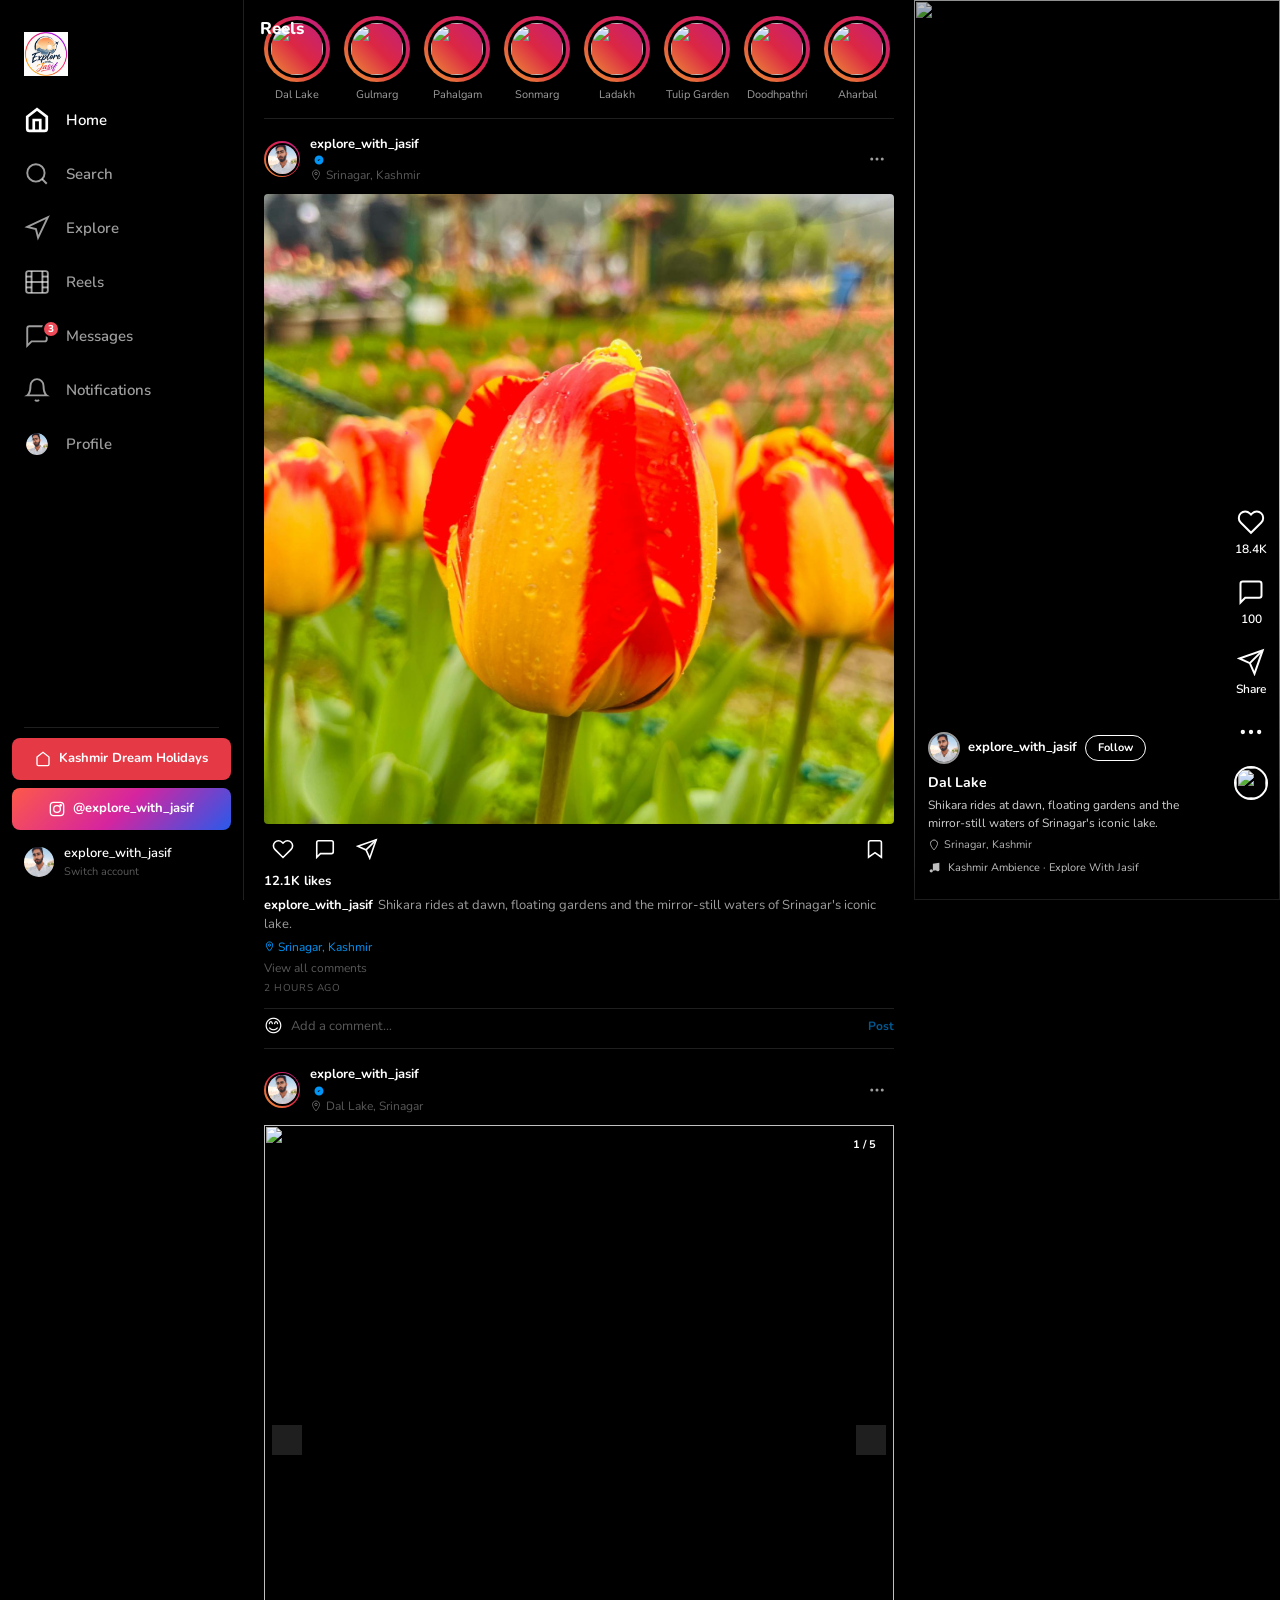
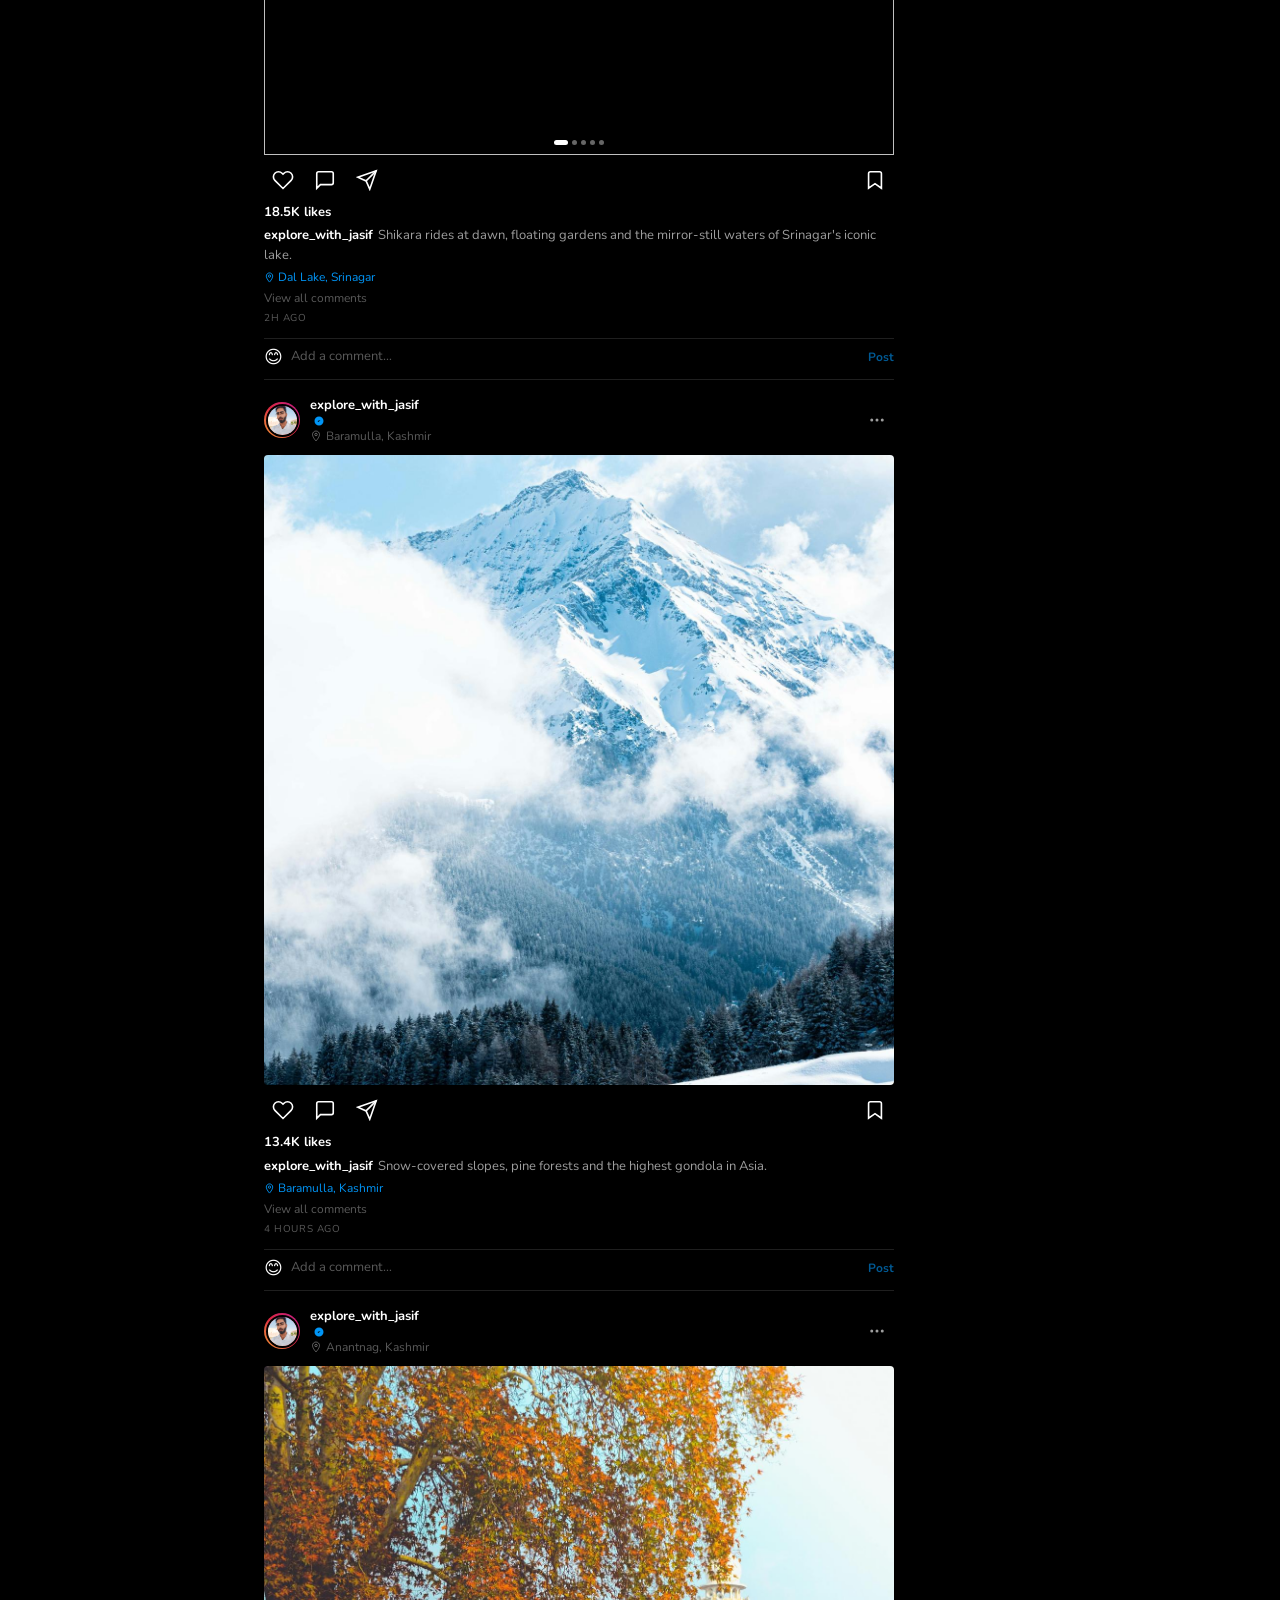
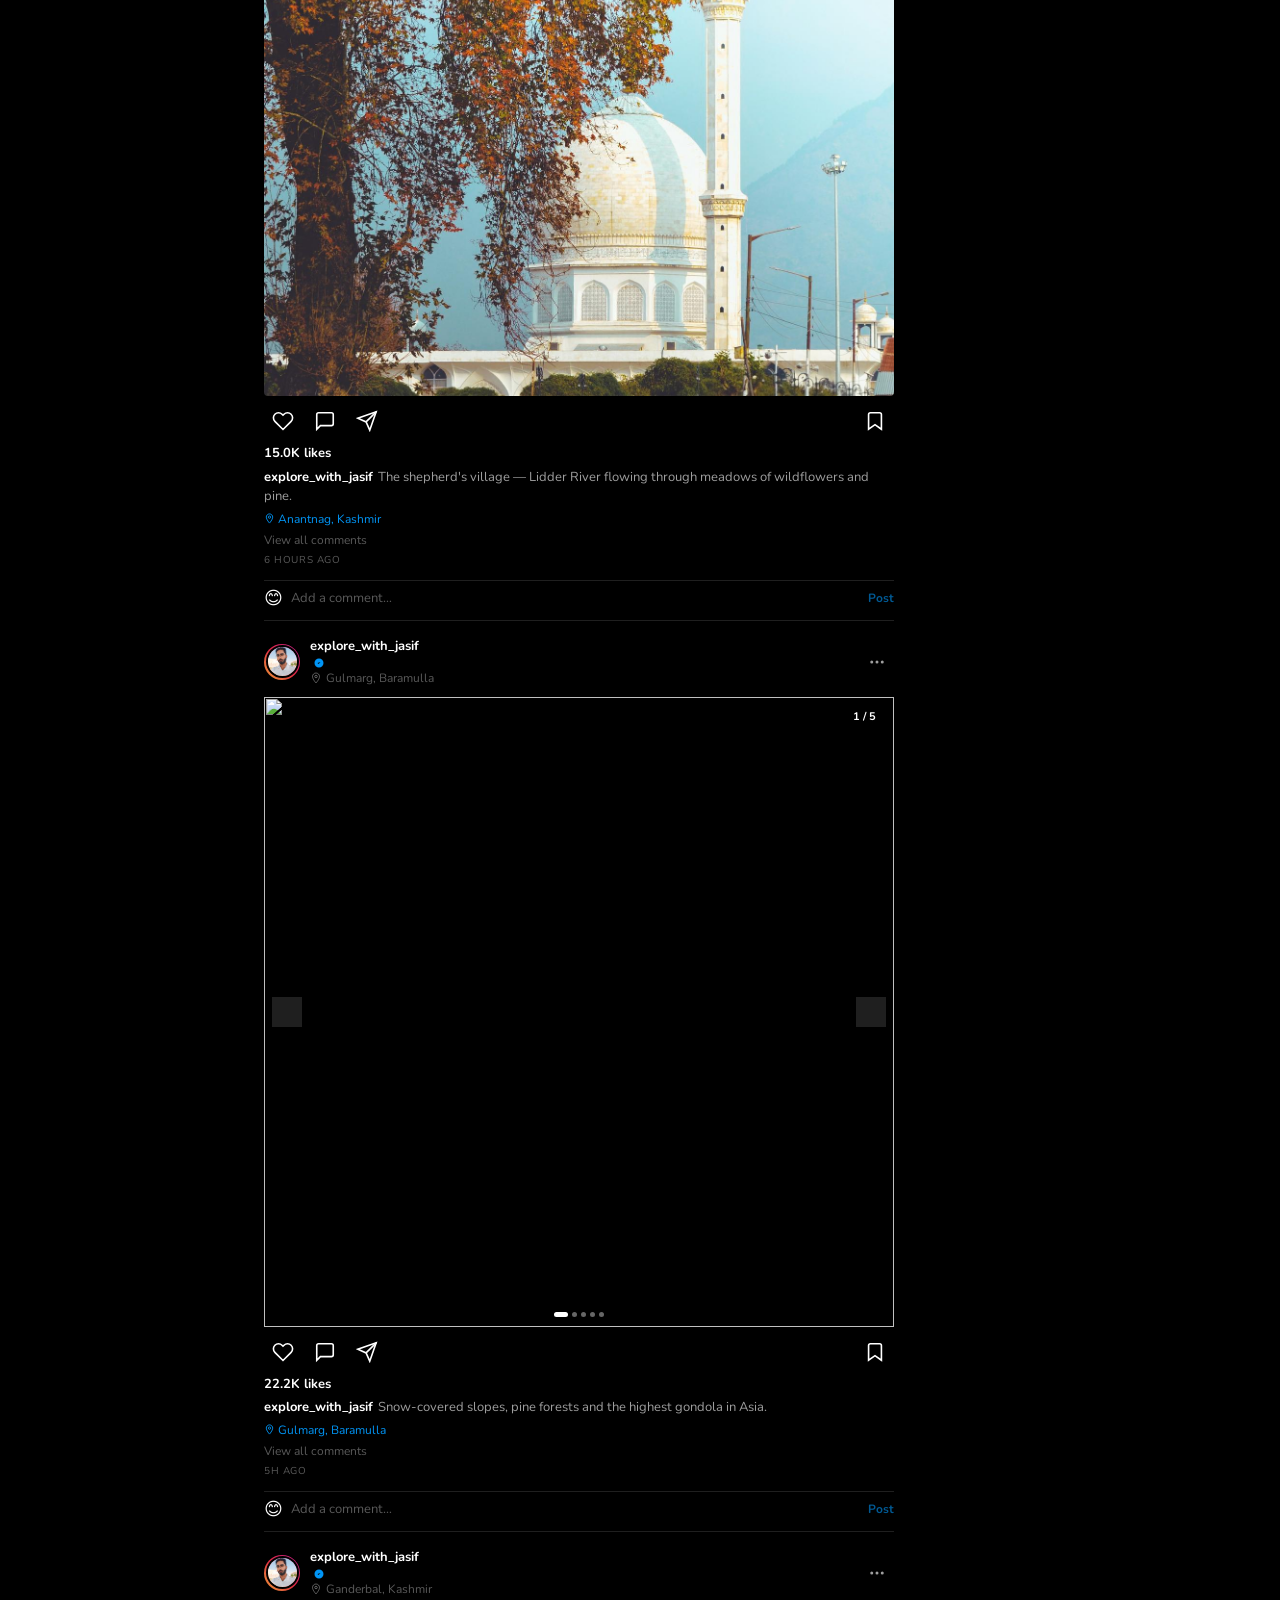
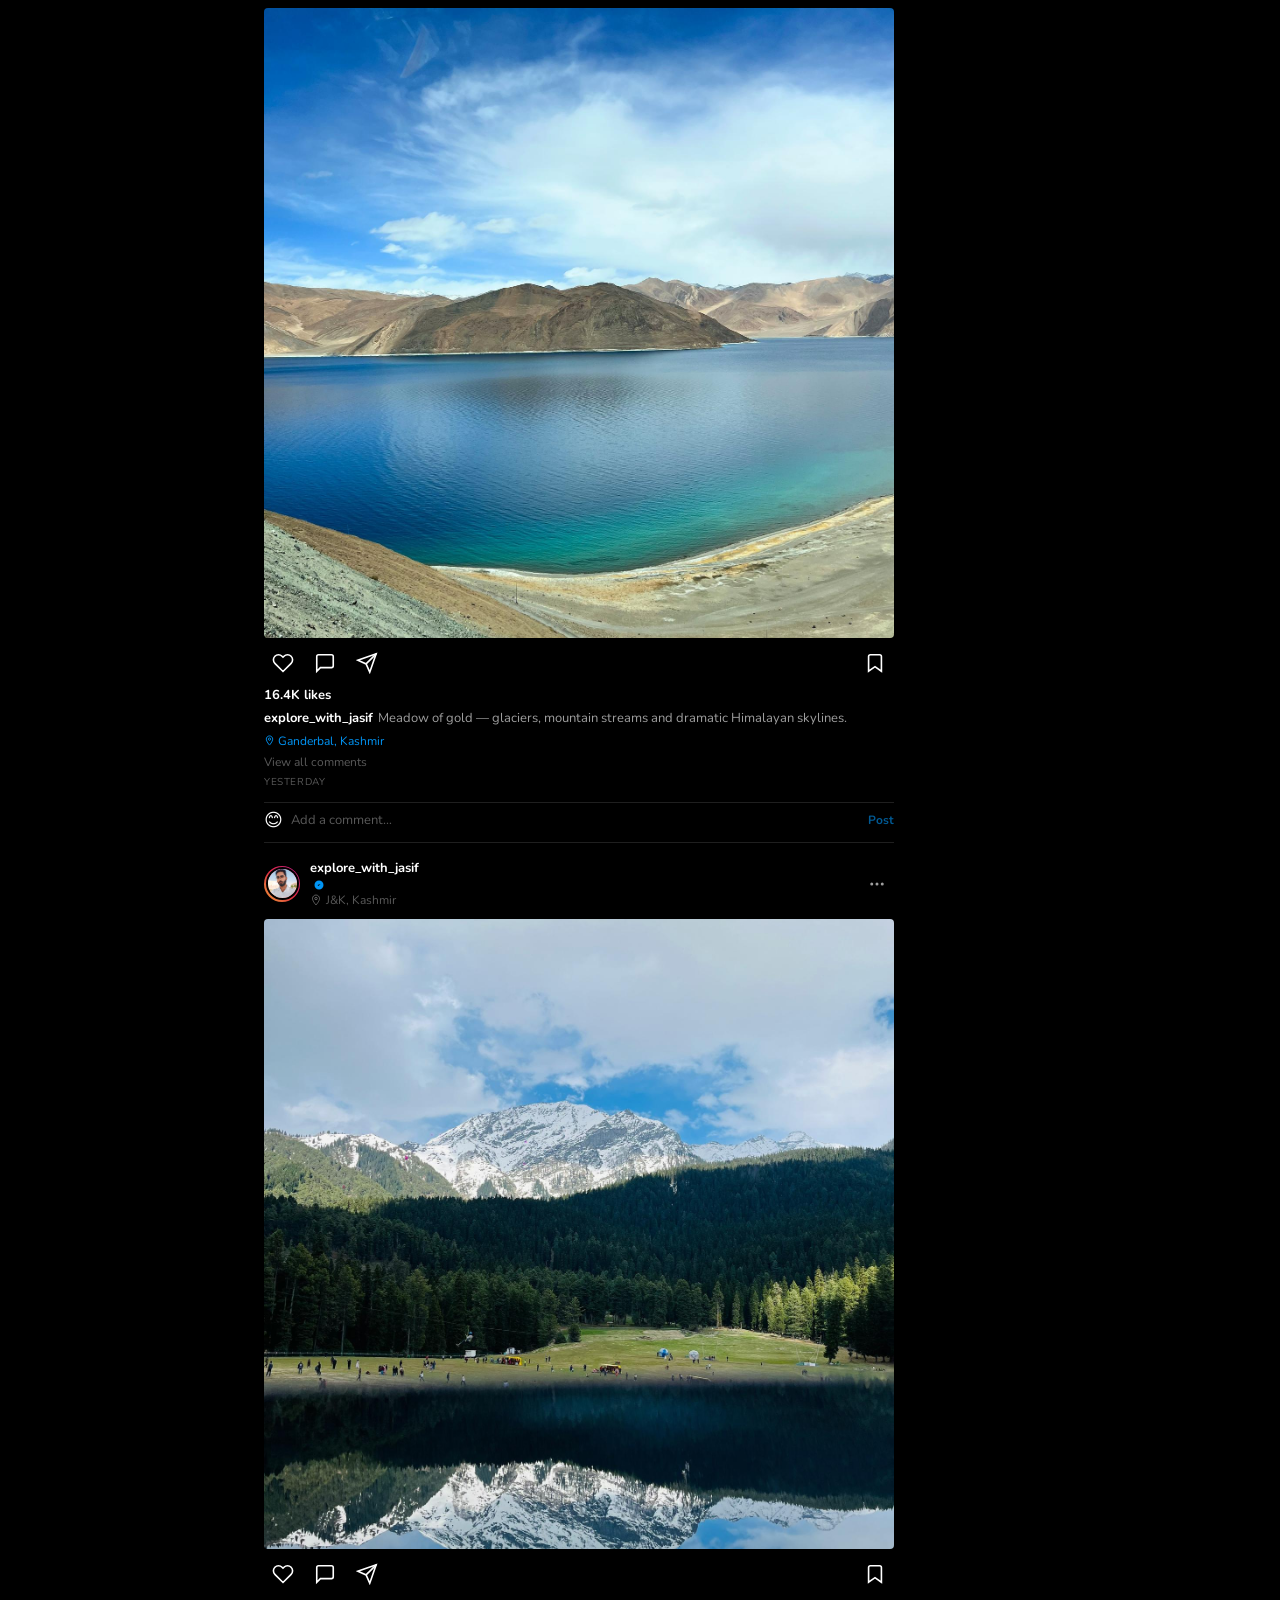
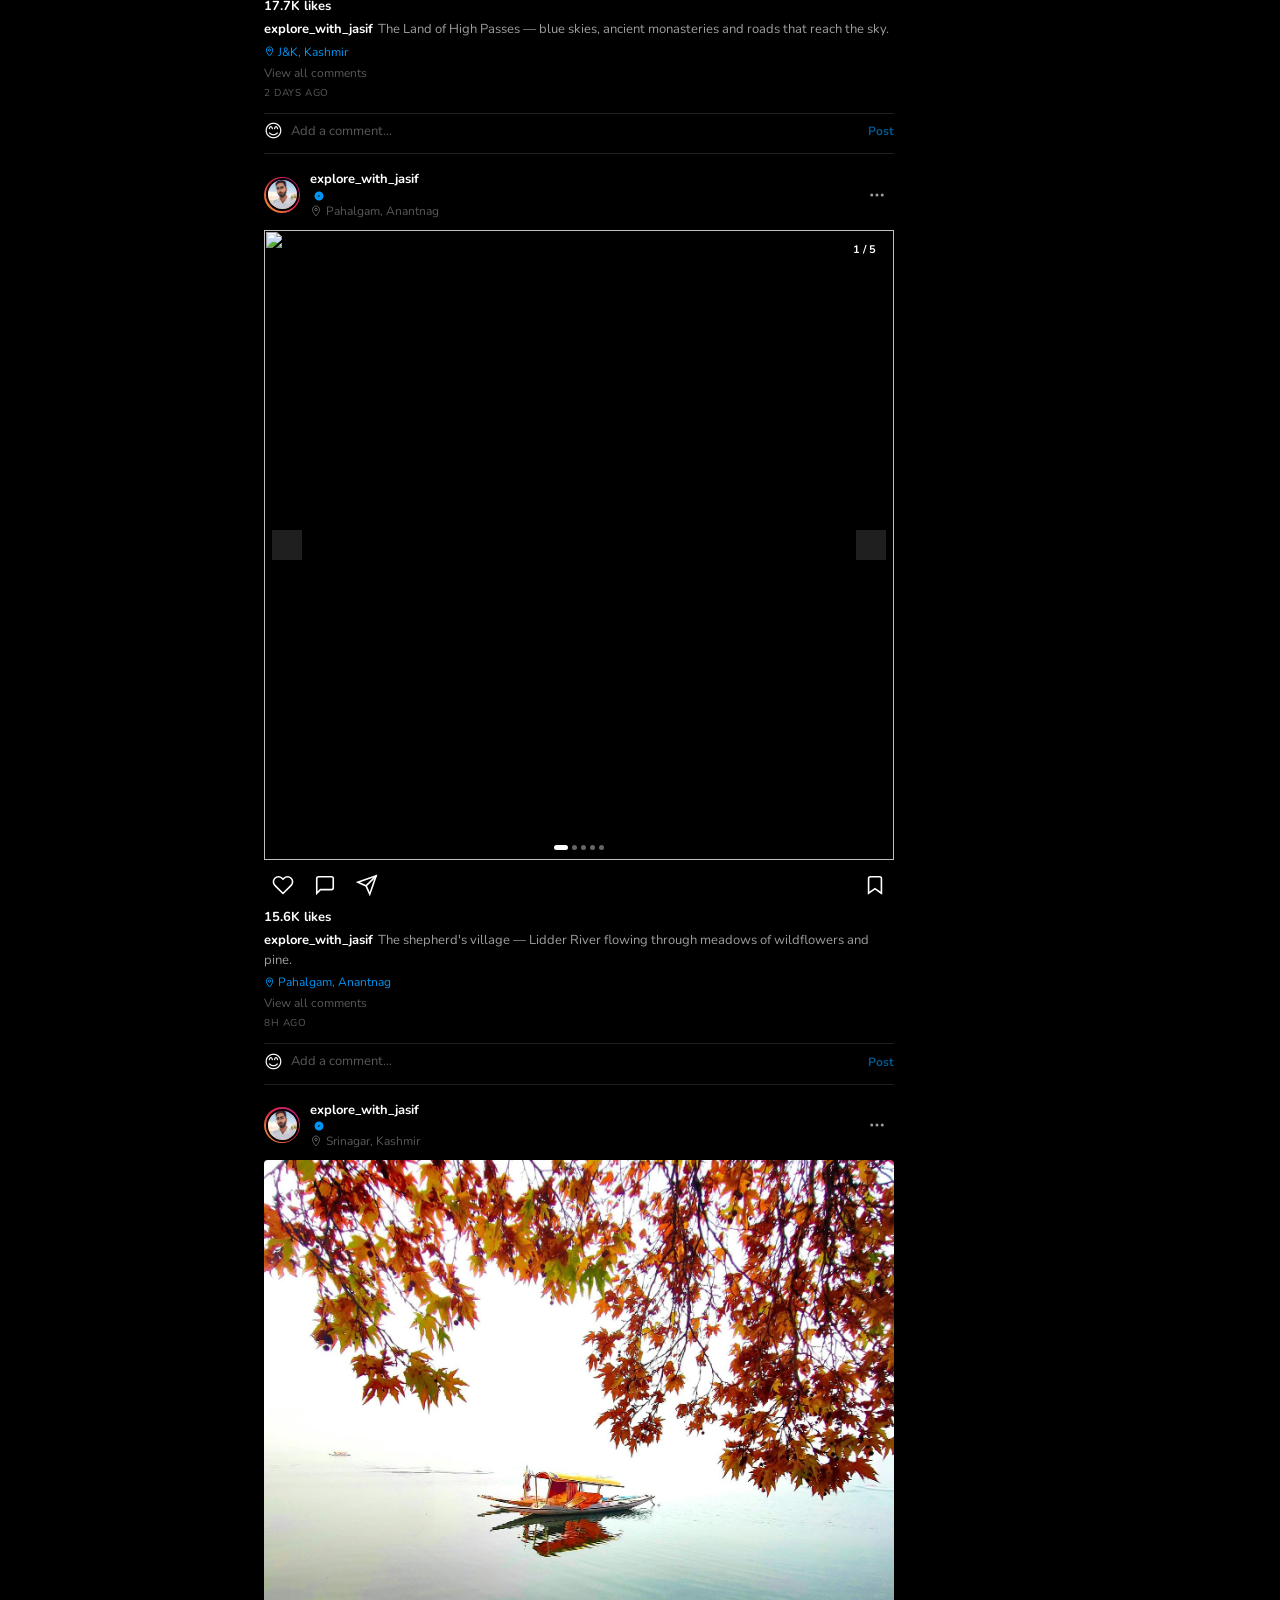
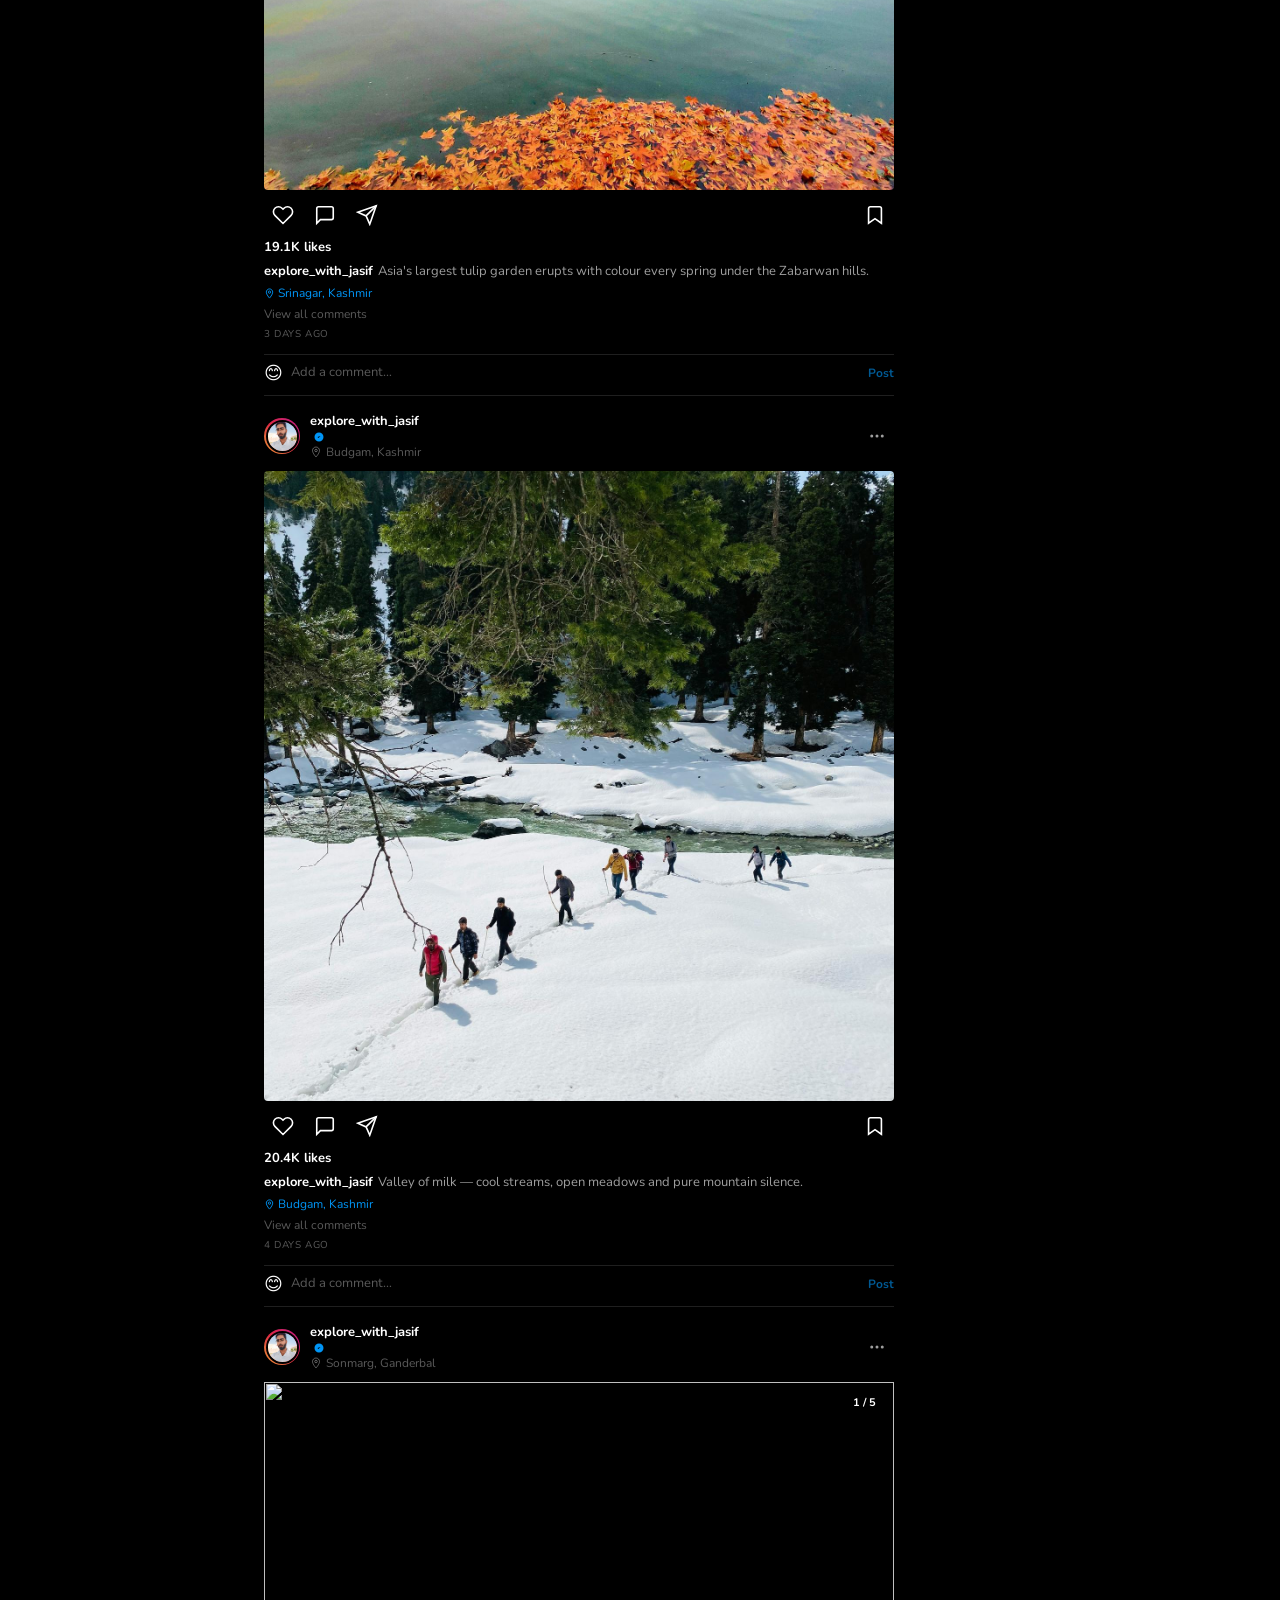
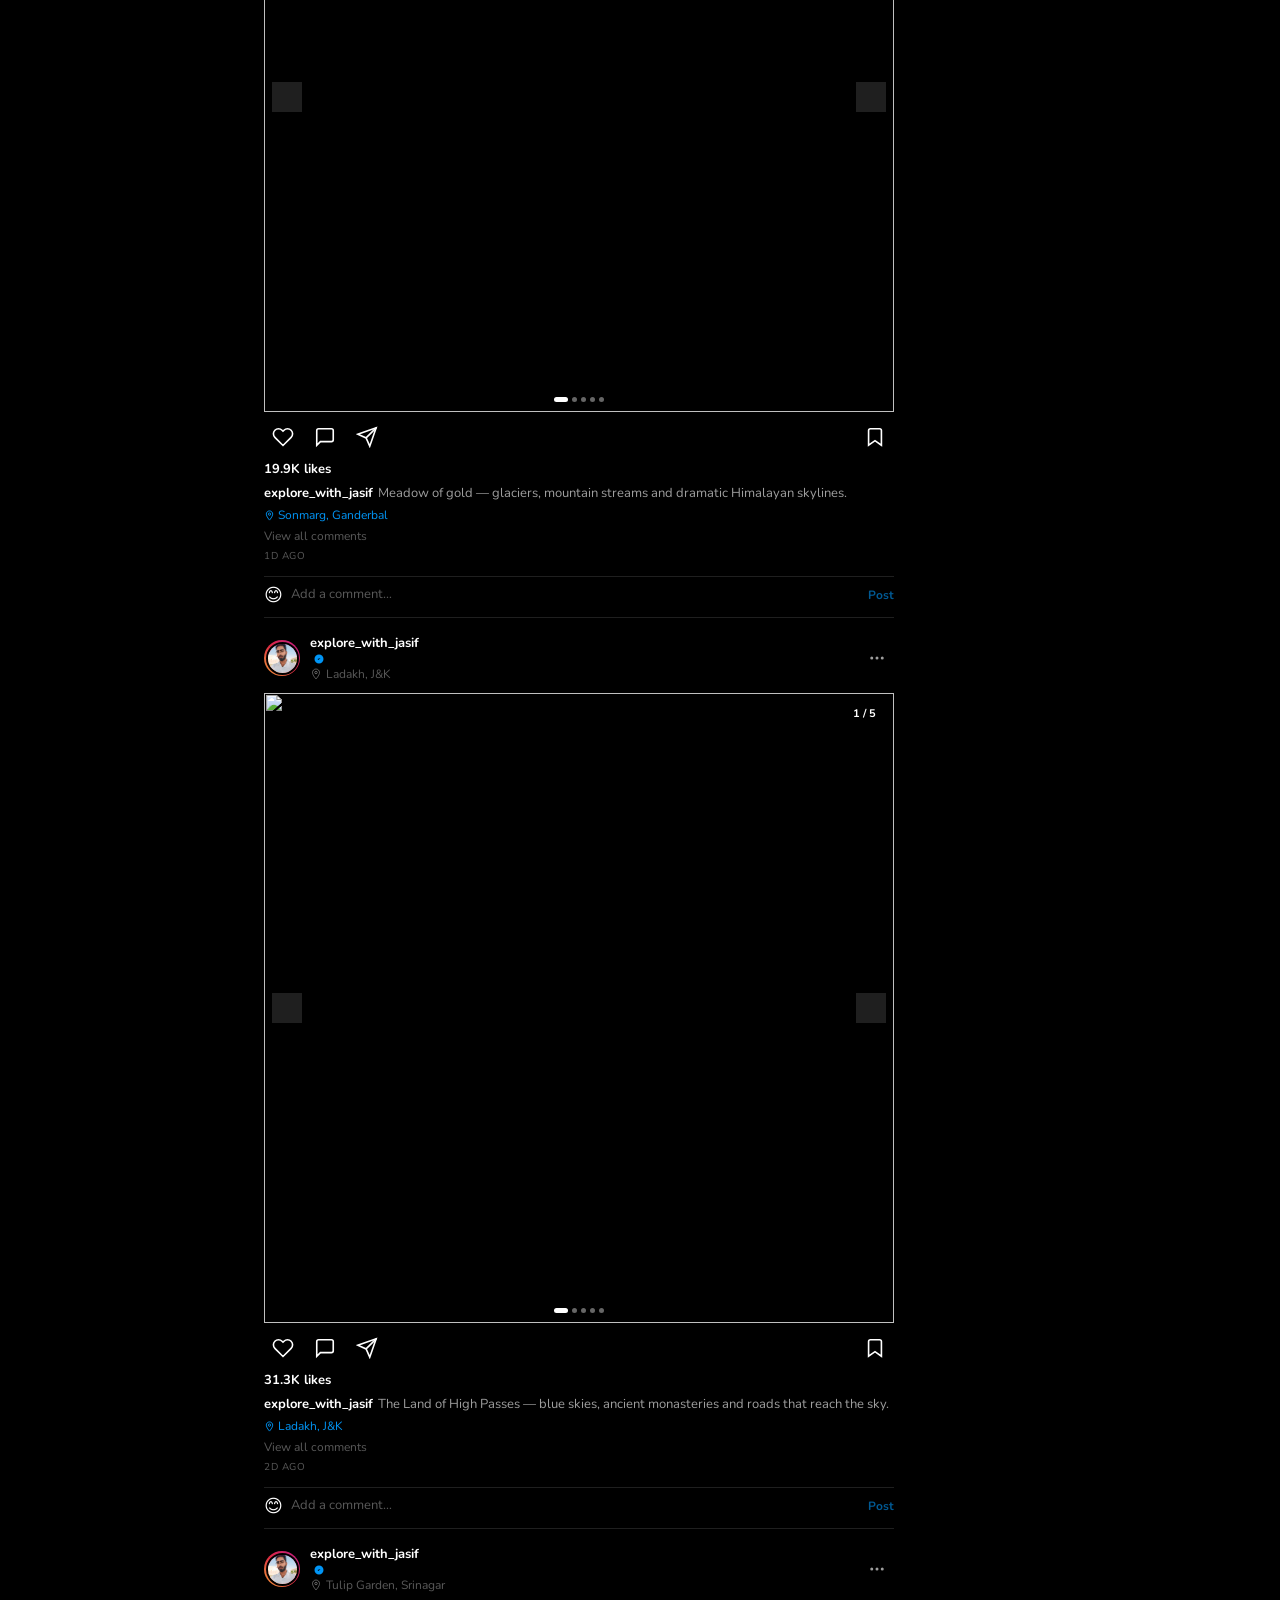
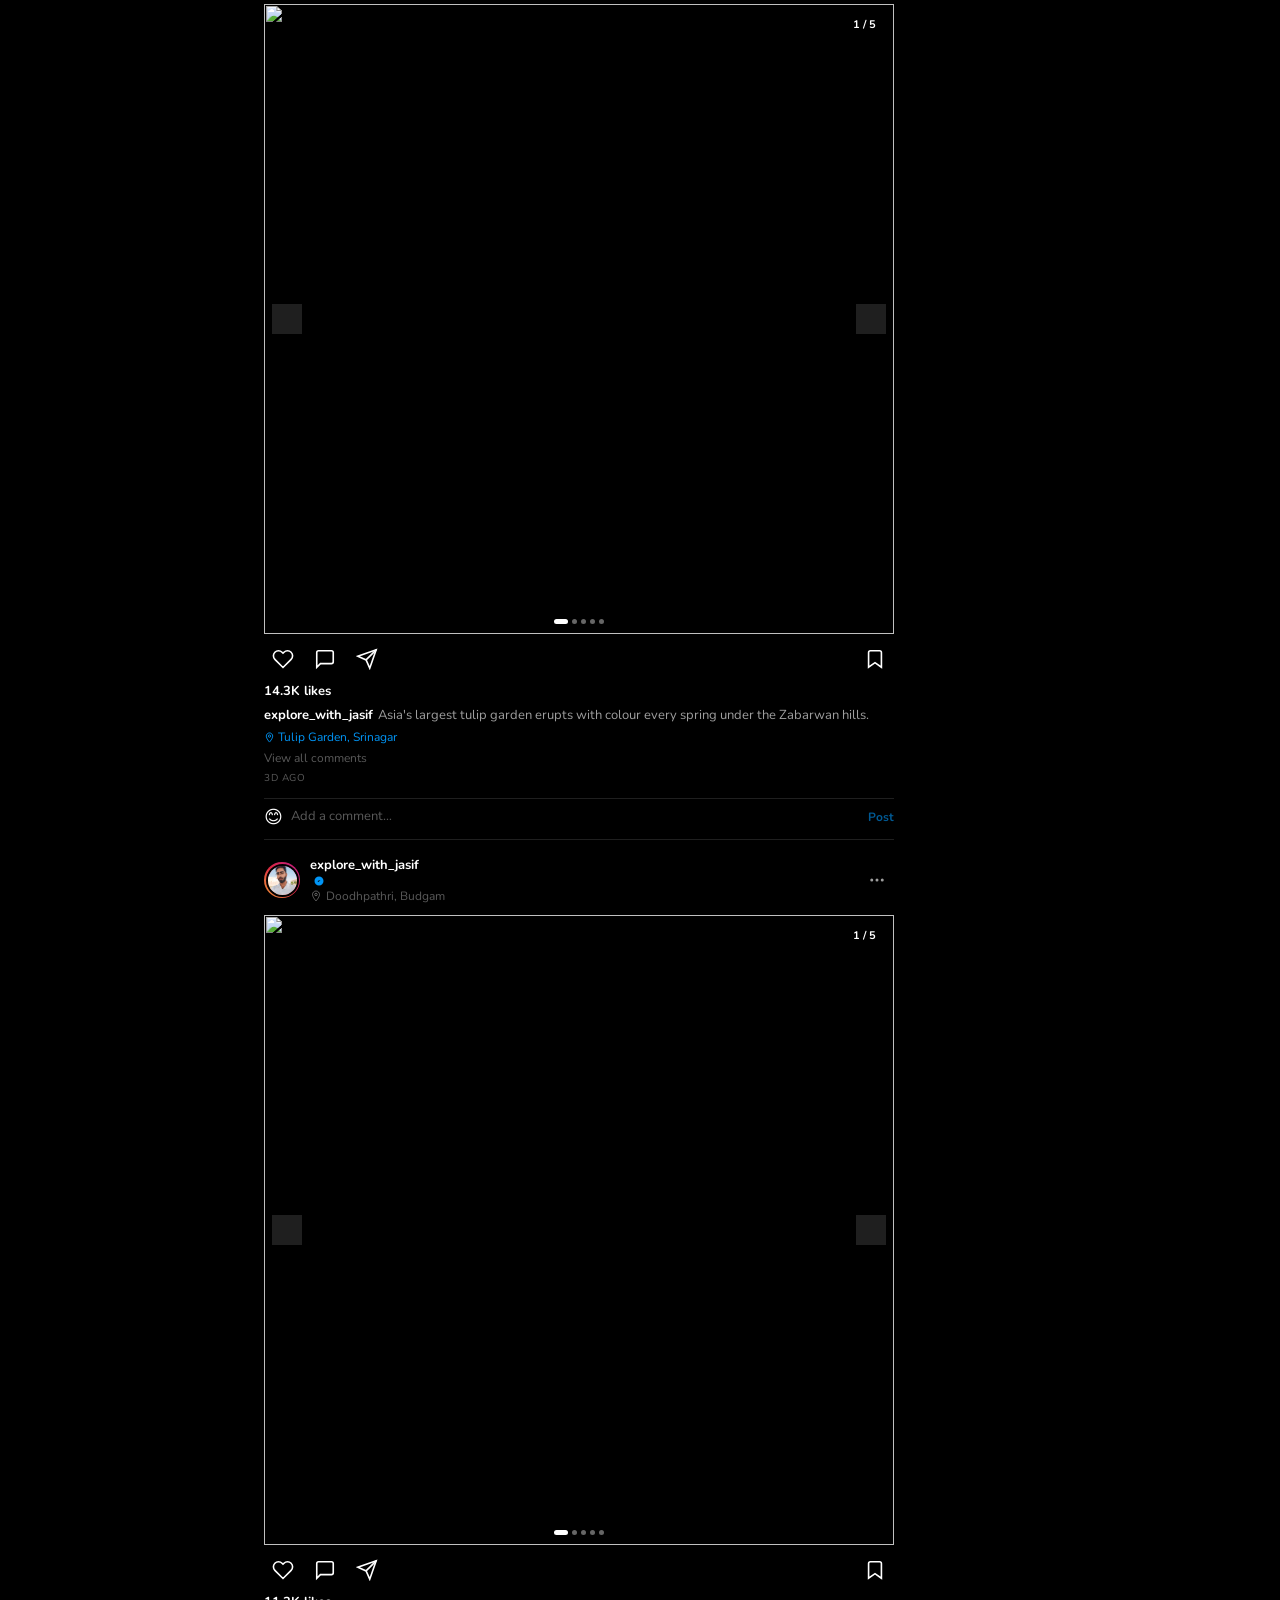
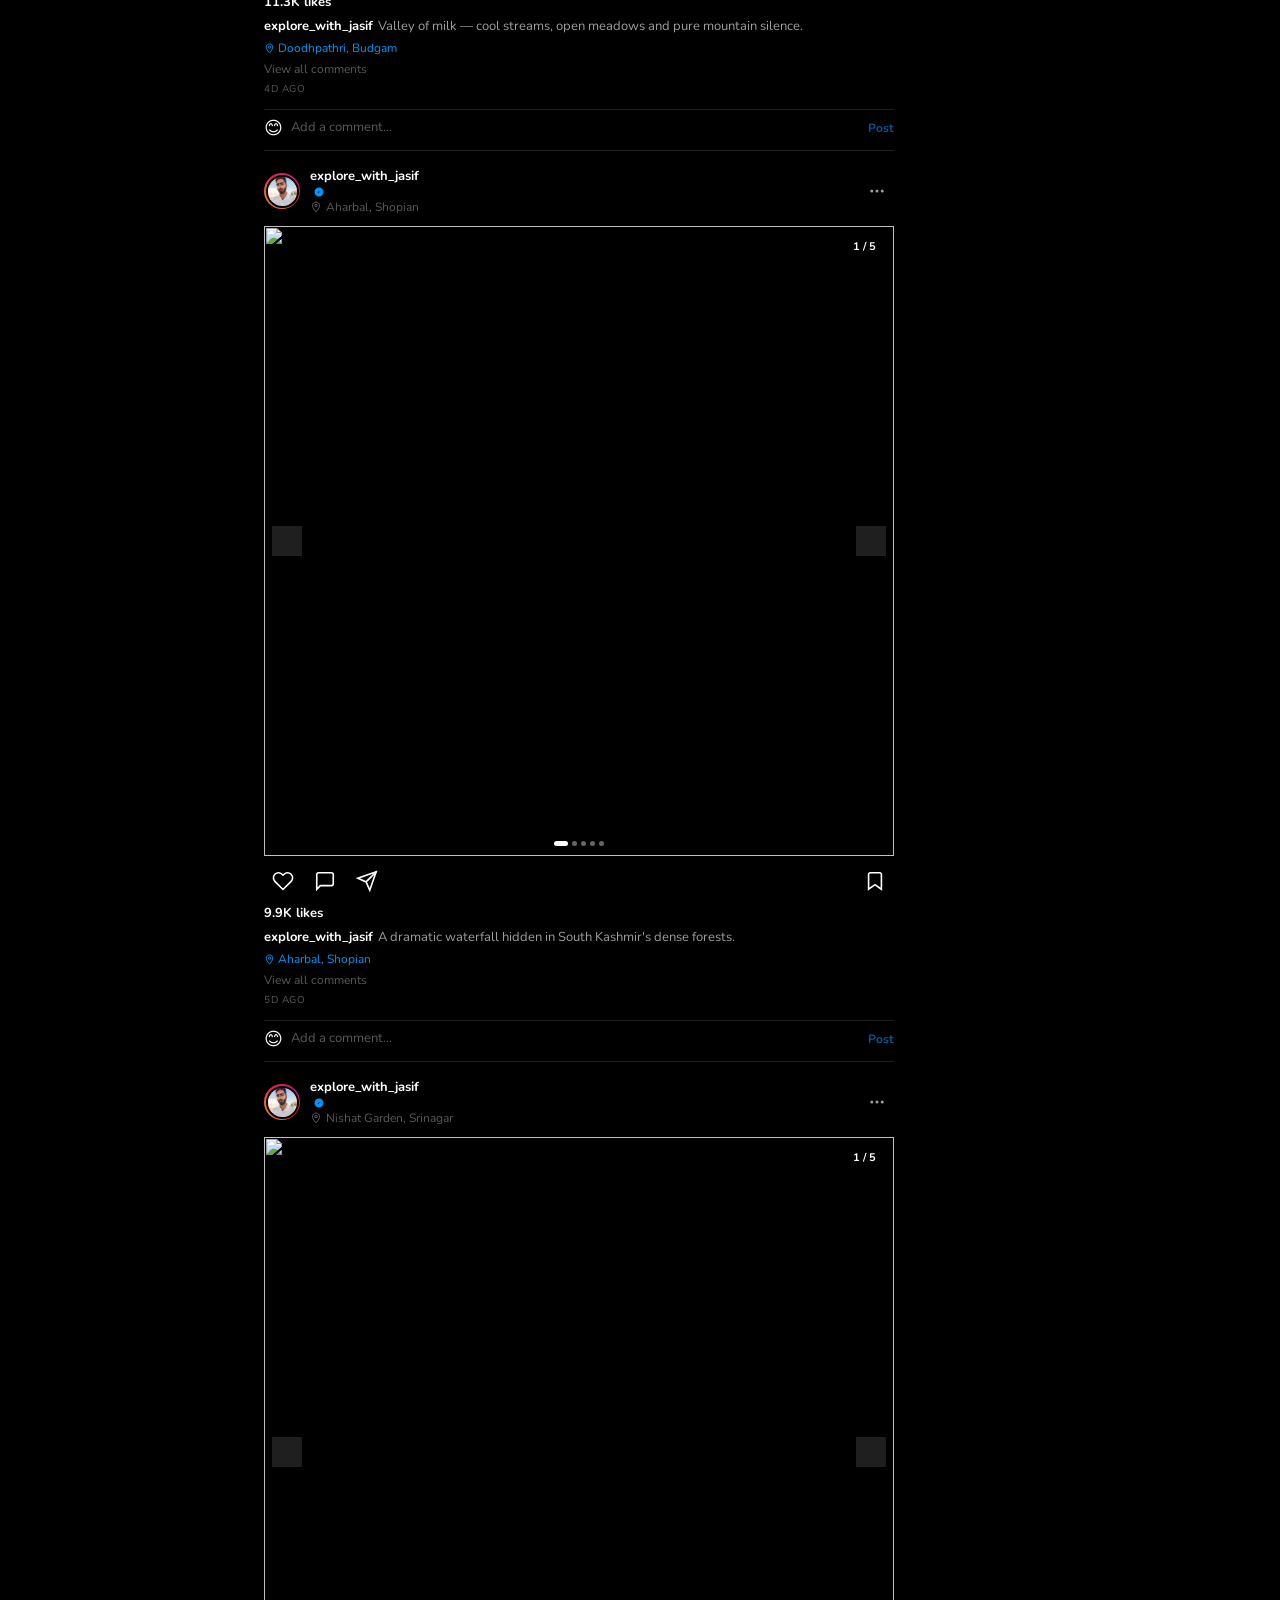
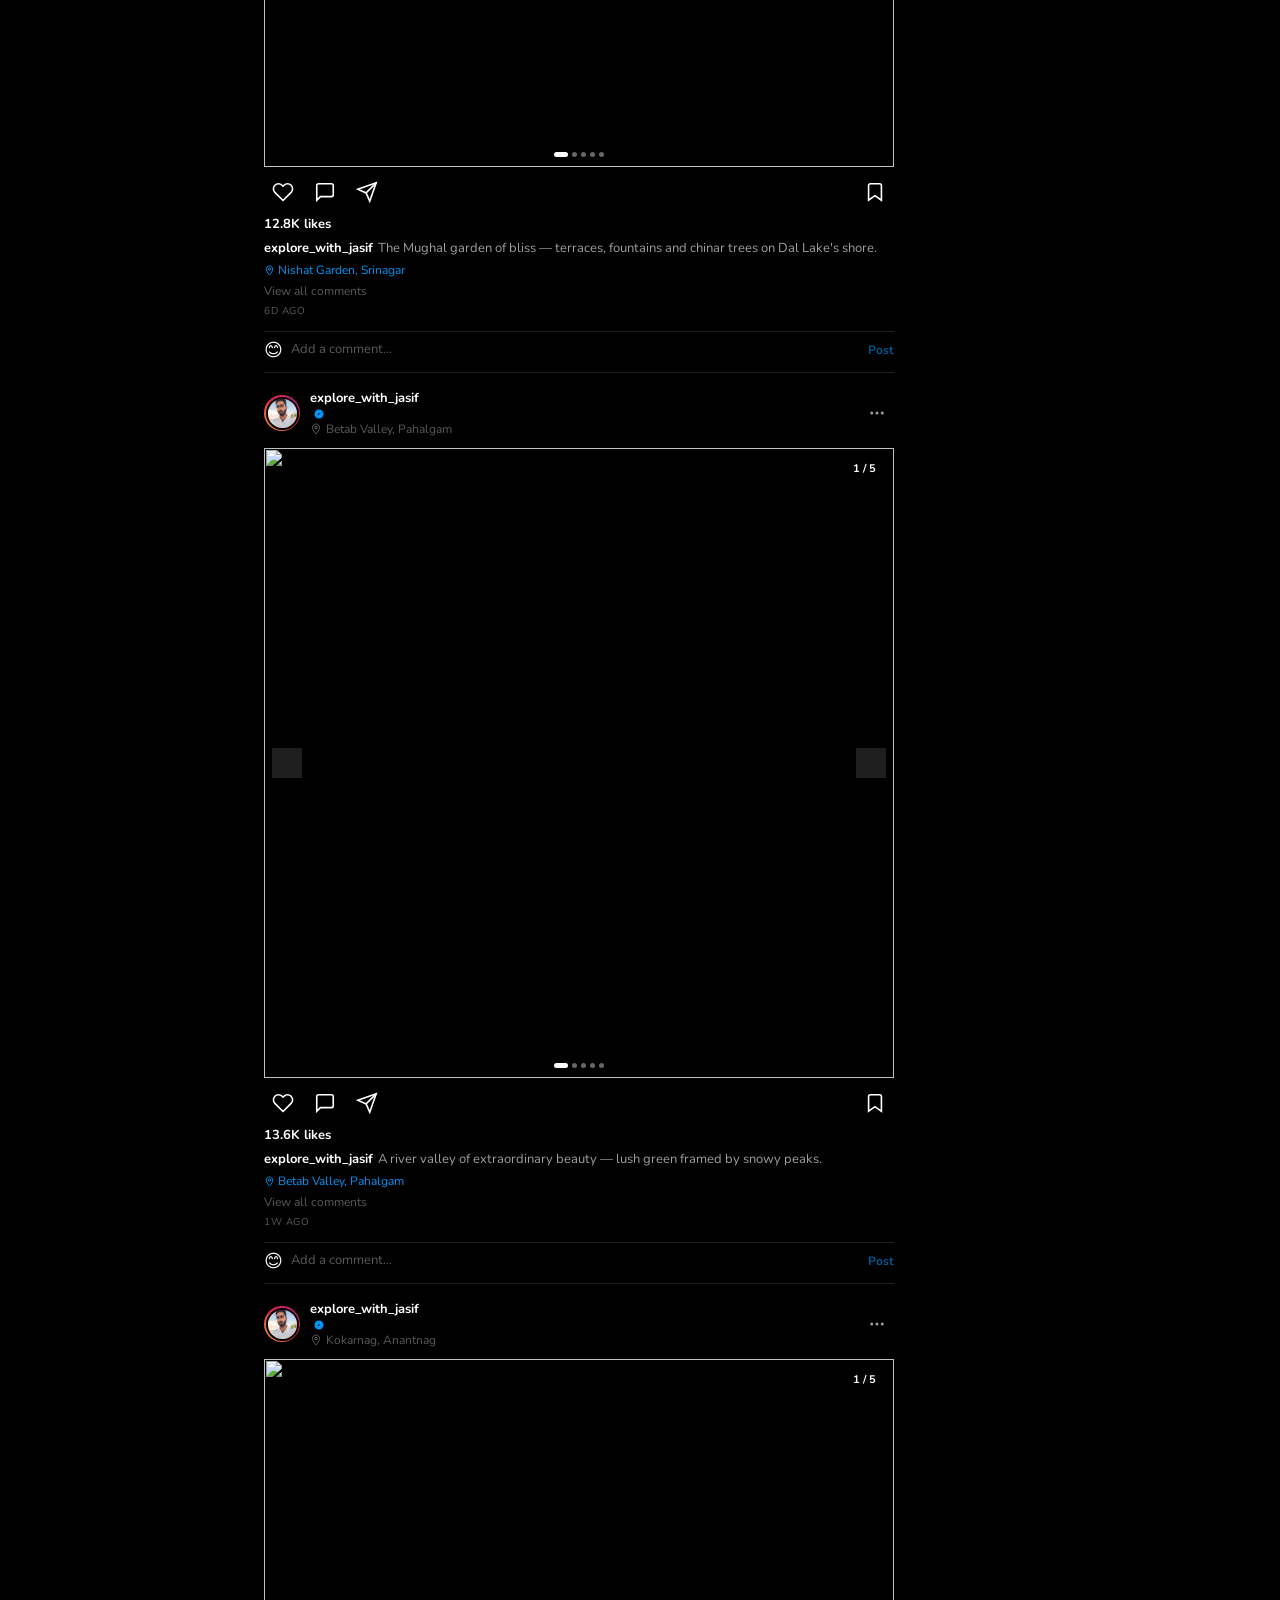
==== github-b1/index.html @ 68cc18e5 "Add files via upload" ====
<!DOCTYPE html>
<html lang="en">
<head>
<meta charset="UTF-8">
<meta name="viewport" content="width=device-width,initial-scale=1">
<title>Explore With Jasif</title>
<link rel="preconnect" href="https://fonts.googleapis.com">
<link href="https://fonts.googleapis.com/css2?family=Nunito:wght@400;500;600;700&display=swap" rel="stylesheet">
<style>
/* ─────────────────────────────────────────────
   ROOT
───────────────────────────────────────────── */
:root{
  --bg:#000;--bg2:#0a0a0a;--bg3:#111;
  --card:#1a1a1a;--card2:#222;
  --border:rgba(255,255,255,.12);--border2:rgba(255,255,255,.2);
  --ink:#fff;--ink2:rgba(255,255,255,.62);--ink3:rgba(255,255,255,.35);
  --grad:linear-gradient(45deg,#f09433,#e6683c,#dc2743,#cc2366,#bc1888);
  --gradl:linear-gradient(135deg,#fd5949 0%,#d6249f 50%,#285AEB 100%);
  --blue:#0095f6;--green:#58c322;--red:#ed4956;
  --sidebar:244px;--nav-h:60px;
  --r:12px;--rs:8px;--ease:.2s ease;
}
*,*::before,*::after{box-sizing:border-box;margin:0;padding:0}
html{height:100%}
body{background:var(--bg);color:var(--ink);font-family:'Nunito',system-ui,sans-serif;font-size:14px;line-height:1.5;min-height:100vh;overflow-x:hidden;-webkit-font-smoothing:antialiased}
img{display:block;max-width:100%;object-fit:cover}
button,input,textarea{font:inherit;color:inherit}
button{border:0;background:0;cursor:pointer}
a{color:inherit;text-decoration:none}
::-webkit-scrollbar{width:0;height:0}

/* ─────────────────────────────────────────────
   LAYOUT
───────────────────────────────────────────── */
.shell{display:flex;min-height:100vh}

/* ─────────────────────────────────────────────
   SIDEBAR
───────────────────────────────────────────── */
.sidebar{
  position:fixed;top:0;left:0;bottom:0;width:var(--sidebar);
  border-right:1px solid var(--border);
  display:flex;flex-direction:column;padding:8px 12px 20px;
  background:var(--bg);z-index:200;
}
.sb-logo{padding:24px 12px 18px;display:flex;align-items:center}
.sb-logo img{height:44px;width:auto;object-fit:contain}
.sb-nav{flex:1;display:flex;flex-direction:column;gap:2px}
.sb-item{
  display:flex;align-items:center;gap:16px;
  height:52px;border-radius:var(--r);padding:0 12px;
  font-size:15px;font-weight:600;color:var(--ink2);
  transition:all var(--ease);cursor:pointer;position:relative;
}
.sb-item:hover{background:var(--card);color:var(--ink)}
.sb-item.active{color:var(--ink)}
.sb-item .ico{width:26px;height:26px;display:grid;place-items:center;flex-shrink:0}
.sb-item .ico svg{width:26px;height:26px;stroke-width:1.75}
.sb-item.active .ico svg{stroke-width:2.5}
.sb-badge{
  position:absolute;top:10px;left:30px;
  width:18px;height:18px;border-radius:50%;
  background:var(--red);color:#fff;font-size:10px;font-weight:800;
  display:grid;place-items:center;border:2px solid var(--bg);
}
.sb-divider{height:1px;background:var(--border);margin:10px 12px}
.sb-cta-wrap{display:flex;flex-direction:column;gap:8px;padding:0 0 4px}
.sb-cta{
  height:42px;border-radius:var(--rs);font-size:13px;font-weight:700;
  display:flex;align-items:center;justify-content:center;gap:8px;
  transition:all var(--ease);padding:0 12px;
}
.sb-cta.kdh{background:#e63946;color:#fff}
.sb-cta.kdh:hover{background:#c1121f}
.sb-cta.insta{background:var(--gradl);color:#fff}
.sb-cta.insta:hover{opacity:.88}
.sb-cta svg{width:16px;height:16px;flex-shrink:0}
.sb-profile-row{display:flex;align-items:center;gap:10px;padding:10px 12px 0;cursor:pointer}
.sb-profile-row:hover .sb-profile-name{text-decoration:underline}
.sb-dp{width:30px;height:30px;border-radius:50%;overflow:hidden;flex-shrink:0;background:var(--card)}
.sb-dp img{width:100%;height:100%}
.sb-profile-name{font-size:13px;font-weight:600}
.sb-profile-sub{font-size:11px;color:var(--ink3)}

/* ─────────────────────────────────────────────
   MAIN
───────────────────────────────────────────── */
.main{margin-left:var(--sidebar);flex:1;display:flex;justify-content:center}

/* ─────────────────────────────────────────────
   VIEWS
───────────────────────────────────────────── */
.view{display:none;width:100%;max-width:630px;padding:0 0 60px}
.view.active{display:block}

/* ─────────────────────────────────────────────
   STORIES BAR
───────────────────────────────────────────── */
.stories-bar{
  display:flex;gap:14px;overflow-x:auto;
  padding:16px 0 14px;border-bottom:1px solid var(--border);
  margin-bottom:4px;scrollbar-width:none;
}
.stories-bar::-webkit-scrollbar{display:none}
.story-btn{display:flex;flex-direction:column;align-items:center;gap:5px;cursor:pointer;flex-shrink:0}
.story-btn:hover .s-ring{transform:scale(1.06)}
.s-ring{
  width:66px;height:66px;border-radius:50%;padding:2.5px;
  background:var(--grad);display:grid;place-items:center;
  transition:transform var(--ease);
}
.s-ring.seen{background:var(--card2)}
.s-ring-inner{width:58px;height:58px;border-radius:50%;overflow:hidden;border:3px solid var(--bg)}
.s-ring-inner img{width:100%;height:100%}
.s-name{font-size:11px;color:var(--ink2);max-width:66px;overflow:hidden;text-overflow:ellipsis;white-space:nowrap;text-align:center}

/* ─────────────────────────────────────────────
   POST CARD
───────────────────────────────────────────── */
.post{border-bottom:1px solid var(--border);padding-bottom:4px;margin-bottom:4px}
.post-head{display:flex;align-items:center;gap:10px;padding:12px 0 10px}
.post-dp{
  width:36px;height:36px;border-radius:50%;overflow:hidden;flex-shrink:0;
  background:var(--grad);padding:1.5px;
}
.post-dp img{width:100%;height:100%;border-radius:50%;border:2px solid var(--bg)}
.post-user{flex:1}
.post-user strong{font-size:13px;font-weight:700;display:block}
.post-user span{font-size:12px;color:var(--ink3);display:flex;align-items:center;gap:4px}
.post-user span svg{width:12px;height:12px}
.post-more{width:34px;height:34px;display:grid;place-items:center;border-radius:50%;color:var(--ink2);transition:background var(--ease)}
.post-more:hover{background:var(--card)}
.post-more svg{width:18px;height:18px}
/* media */
.post-media{position:relative;background:var(--bg3);overflow:hidden;border-radius:4px}
.post-media img{width:100%;aspect-ratio:1;object-fit:cover;display:block}
.carousel-wrap{position:relative}
.carousel-wrap .car-slides{display:flex;overflow:hidden}
.car-slide{min-width:100%;aspect-ratio:1;overflow:hidden}
.car-slide img{width:100%;height:100%;object-fit:cover}
.car-btn{
  position:absolute;top:50%;transform:translateY(-50%);
  width:30px;height:30px;border-radius:50%;
  background:rgba(255,255,255,.12);backdrop-filter:blur(6px);
  display:grid;place-items:center;color:#fff;transition:background var(--ease);
  z-index:3;
}
.car-btn:hover{background:rgba(255,255,255,.25)}
.car-btn.prev{left:8px}
.car-btn.next{right:8px}
.car-btn svg{width:16px;height:16px}
.car-dots{position:absolute;bottom:10px;left:50%;transform:translateX(-50%);display:flex;gap:4px;z-index:3}
.car-dot{width:5px;height:5px;border-radius:50%;background:rgba(255,255,255,.4);transition:all var(--ease)}
.car-dot.on{background:#fff;width:14px;border-radius:3px}
.count-badge{position:absolute;top:10px;right:10px;height:22px;padding:0 8px;border-radius:999px;background:rgba(0,0,0,.6);font-size:11px;font-weight:700;color:#fff;display:grid;place-items:center;backdrop-filter:blur(4px)}
/* actions */
.post-actions{display:flex;align-items:center;padding:6px 0 4px;gap:4px}
.act{width:38px;height:38px;display:grid;place-items:center;border-radius:50%;color:var(--ink);transition:all var(--ease)}
.act:hover{background:var(--card)}
.act svg{width:22px;height:22px;stroke-width:1.75}
.act.liked svg{fill:var(--red);stroke:var(--red)}
.act.saved svg{fill:var(--ink)}
.save{margin-left:auto}
.post-meta{padding:0 0 12px}
.likes{font-size:13px;font-weight:700;margin-bottom:4px}
.caption{font-size:13px;line-height:1.5;color:var(--ink2)}
.caption strong{color:var(--ink);font-weight:700;margin-right:5px}
.caption .loc{color:var(--blue);font-size:12px;display:flex;align-items:center;gap:3px;margin-top:3px}
.caption .loc svg{width:11px;height:11px}
.view-comments{font-size:12px;color:var(--ink3);cursor:pointer;margin-top:3px}
.post-time{font-size:10px;color:var(--ink3);text-transform:uppercase;letter-spacing:.06em;margin-top:4px}
/* comment input */
.comment-row{display:flex;align-items:center;gap:8px;padding:8px 0;border-top:1px solid var(--border)}
.comment-row input{flex:1;background:transparent;border:0;outline:0;font-size:13px;color:var(--ink2);placeholder:var(--ink3)}
.comment-row input::placeholder{color:var(--ink3)}
.comment-row button{font-size:12px;font-weight:700;color:var(--blue);opacity:.6;transition:opacity var(--ease)}
.comment-row button:hover{opacity:1}
.comment-row .emoji-btn{font-size:18px;line-height:1;background:0;border:0;cursor:pointer}

/* ─────────────────────────────────────────────
   RIGHT RAIL
───────────────────────────────────────────── */
.right-rail{
  position:sticky;top:24px;align-self:flex-start;
  width:320px;padding:24px 0 0 32px;flex-shrink:0;
}
.home-wrap{display:flex;gap:0;width:calc(630px + 320px);max-width:100%;padding:0 20px}
.feed-col{flex:1;max-width:630px}

.rail-profile{display:flex;align-items:center;gap:12px;margin-bottom:22px}
.rail-dp{width:58px;height:58px;border-radius:50%;overflow:hidden;border:2px solid var(--border2);flex-shrink:0}
.rail-dp img{width:100%;height:100%}
.rail-name{font-size:14px;font-weight:700}
.rail-handle{font-size:12px;color:var(--ink3)}
.rail-cta{margin-top:6px;display:flex;flex-direction:column;gap:8px}
.rail-btn{
  height:38px;border-radius:var(--rs);font-size:12px;font-weight:700;
  display:flex;align-items:center;justify-content:center;gap:7px;transition:all var(--ease);
}
.rail-btn.kdh{background:#e63946;color:#fff}
.rail-btn.kdh:hover{background:#c1121f}
.rail-btn.insta{background:var(--gradl);color:#fff}
.rail-btn.insta:hover{opacity:.85}
.rail-btn svg{width:15px;height:15px;flex-shrink:0}
.rail-section-title{font-size:12px;font-weight:700;color:var(--ink3);margin-bottom:14px;margin-top:22px;text-transform:uppercase;letter-spacing:.06em}
.rail-dest{display:flex;align-items:center;gap:10px;margin-bottom:12px}
.rail-dest-thumb{width:42px;height:42px;border-radius:var(--rs);overflow:hidden;flex-shrink:0}
.rail-dest-thumb img{width:100%;height:100%}
.rail-dest-info strong{font-size:13px;font-weight:600;display:block}
.rail-dest-info span{font-size:11px;color:var(--ink3)}
.rail-footer{font-size:10px;color:var(--ink3);line-height:2;margin-top:22px}
.rail-footer a{color:var(--ink3)}

/* ─────────────────────────────────────────────
   EXPLORE VIEW
───────────────────────────────────────────── */
#view-explore{max-width:920px;padding:0 0 60px}
.explore-search{
  display:flex;align-items:center;gap:10px;
  height:44px;background:var(--card);border-radius:var(--rs);
  padding:0 16px;margin:16px 0 16px;
}
.explore-search svg{width:18px;height:18px;color:var(--ink3);flex-shrink:0}
.explore-search input{flex:1;background:0;border:0;outline:0;font-size:14px;color:var(--ink)}
.explore-search input::placeholder{color:var(--ink3)}
.explore-tabs{display:flex;gap:0;border-bottom:1px solid var(--border);margin-bottom:3px}
.e-tab{height:44px;padding:0 20px;font-size:13px;font-weight:600;color:var(--ink3);border-bottom:2px solid transparent;margin-bottom:-1px;transition:all var(--ease)}
.e-tab:hover{color:var(--ink2)}
.e-tab.active{color:var(--ink);border-color:var(--ink)}
.explore-grid{display:grid;grid-template-columns:repeat(3,1fr);gap:3px}
.ex-tile{position:relative;aspect-ratio:1;overflow:hidden;cursor:pointer;background:var(--bg3)}
.ex-tile.tall{grid-row:span 2;aspect-ratio:auto}
.ex-tile img{width:100%;height:100%;object-fit:cover;transition:transform .5s ease}
.ex-tile:hover img{transform:scale(1.05)}
.ex-overlay{position:absolute;inset:0;background:rgba(0,0,0,.45);opacity:0;display:flex;align-items:center;justify-content:center;gap:18px;color:#fff;font-weight:700;font-size:13px;transition:opacity var(--ease)}
.ex-tile:hover .ex-overlay{opacity:1}
.ex-overlay span{display:flex;align-items:center;gap:5px}
.ex-overlay svg{width:16px;height:16px;fill:#fff;stroke:#fff}
.ex-multi{position:absolute;top:8px;right:8px;color:#fff}
.ex-multi svg{width:18px;height:18px}

/* ─────────────────────────────────────────────
   REELS VIEW
───────────────────────────────────────────── */
#view-reels{
  max-width:400px;height:100vh;overflow-y:auto;
  scroll-snap-type:y mandatory;scrollbar-width:none;
  display:flex;flex-direction:column;padding:0;
}
#view-reels.active{display:flex}
#view-reels::-webkit-scrollbar{display:none}
.reel{
  flex-shrink:0;width:100%;height:100vh;
  scroll-snap-align:start;position:relative;
  overflow:hidden;background:#000;
}
.reel img{width:100%;height:100%;object-fit:cover}
.reel-grad{position:absolute;inset:0;background:linear-gradient(to top,rgba(0,0,0,.85) 0%,transparent 45%,transparent 70%,rgba(0,0,0,.25) 100%);pointer-events:none}
.reel-right{position:absolute;right:12px;bottom:100px;display:flex;flex-direction:column;align-items:center;gap:20px;z-index:2}
.reel-act{display:flex;flex-direction:column;align-items:center;gap:4px;color:#fff;font-size:12px;font-weight:600}
.reel-act svg{width:28px;height:28px;stroke-width:1.7}
.reel-bottom{position:absolute;left:14px;right:80px;bottom:24px;color:#fff;z-index:2}
.reel-user{display:flex;align-items:center;gap:8px;margin-bottom:8px}
.reel-user-dp{width:32px;height:32px;border-radius:50%;overflow:hidden;border:2px solid rgba(255,255,255,.6);flex-shrink:0}
.reel-user-dp img{width:100%;height:100%}
.reel-user strong{font-size:13px;font-weight:700}
.reel-title{font-size:14px;font-weight:700;margin-bottom:4px}
.reel-desc{font-size:12px;opacity:.82;line-height:1.45;display:-webkit-box;-webkit-line-clamp:2;-webkit-box-orient:vertical;overflow:hidden}
.reel-loc{font-size:11px;opacity:.7;display:flex;align-items:center;gap:4px;margin-top:5px}
.reel-loc svg{width:12px;height:12px}
.reel-music{display:flex;align-items:center;gap:7px;font-size:11px;opacity:.75;margin-top:6px}
.reel-music svg{width:13px;height:13px;animation:spin 4s linear infinite}
@keyframes spin{to{transform:rotate(360deg)}}
.reel-head{position:absolute;top:0;left:0;right:0;padding:16px;display:flex;align-items:center;justify-content:space-between;z-index:2}
.reel-head-title{font-size:17px;font-weight:800;color:#fff}
.reel-head-cam{color:#fff}
.reel-head-cam svg{width:24px;height:24px}

/* ─────────────────────────────────────────────
   MESSAGES VIEW
───────────────────────────────────────────── */
#view-messages{max-width:100%;padding:0}
#view-messages.active{display:flex;height:100vh}
.msg-list{width:360px;border-right:1px solid var(--border);flex-shrink:0;display:flex;flex-direction:column}
.msg-list-head{padding:16px 20px;border-bottom:1px solid var(--border);display:flex;align-items:center;justify-content:space-between}
.msg-list-head h2{font-size:16px;font-weight:800}
.msg-list-head svg{width:22px;height:22px}
.msg-search{margin:10px 14px;height:38px;background:var(--card);border-radius:999px;display:flex;align-items:center;gap:8px;padding:0 14px}
.msg-search svg{width:16px;height:16px;color:var(--ink3)}
.msg-search input{flex:1;background:0;border:0;outline:0;font-size:13px}
.msg-search input::placeholder{color:var(--ink3)}
.msg-convs{flex:1;overflow-y:auto}
.msg-conv{display:flex;align-items:center;gap:12px;padding:10px 16px;cursor:pointer;transition:background var(--ease)}
.msg-conv:hover{background:var(--card)}
.msg-conv.active{background:var(--card)}
.msg-conv-dp{width:54px;height:54px;border-radius:50%;overflow:hidden;flex-shrink:0;background:var(--card2)}
.msg-conv-dp img{width:100%;height:100%}
.msg-conv-info{flex:1;min-width:0}
.msg-conv-name{font-size:13px;font-weight:700;margin-bottom:2px}
.msg-conv-preview{font-size:12px;color:var(--ink3);overflow:hidden;text-overflow:ellipsis;white-space:nowrap}
.msg-conv-time{font-size:11px;color:var(--ink3)}
.msg-unread .msg-conv-name::after{content:'';width:8px;height:8px;border-radius:50%;background:var(--blue);display:inline-block;margin-left:6px;vertical-align:middle}
.msg-main{flex:1;display:flex;flex-direction:column}
.msg-main-head{padding:14px 16px;border-bottom:1px solid var(--border);display:flex;align-items:center;gap:12px}
.msg-main-dp{width:38px;height:38px;border-radius:50%;overflow:hidden;flex-shrink:0;background:var(--card2)}
.msg-main-dp img{width:100%;height:100%}
.msg-main-name{flex:1;font-size:14px;font-weight:700}
.msg-main-icons{display:flex;gap:4px}
.msg-main-icons button{width:36px;height:36px;display:grid;place-items:center;border-radius:50%;color:var(--ink2);transition:background var(--ease)}
.msg-main-icons button:hover{background:var(--card)}
.msg-main-icons svg{width:22px;height:22px}
.msg-body{flex:1;overflow-y:auto;padding:16px;display:flex;flex-direction:column;gap:12px}
.msg-day{text-align:center;font-size:11px;color:var(--ink3);margin:4px 0}
.bubble-wrap{display:flex;gap:8px;align-items:flex-end}
.bubble-wrap.me{flex-direction:row-reverse}
.bubble-dp{width:28px;height:28px;border-radius:50%;overflow:hidden;flex-shrink:0;background:var(--card2)}
.bubble-dp img{width:100%;height:100%}
.bubble{
  max-width:72%;padding:10px 14px;border-radius:18px;font-size:13px;line-height:1.5;
  background:var(--card2);color:var(--ink);
}
.bubble.me{background:var(--blue)}
.bubble-img{max-width:260px;border-radius:14px;overflow:hidden;margin-top:2px}
.bubble-img img{width:100%;border-radius:14px}
.msg-input-row{border-top:1px solid var(--border);padding:12px 14px;display:flex;align-items:center;gap:10px}
.msg-input-row button svg{width:22px;height:22px;color:var(--ink2)}
.msg-input-row button:hover svg{color:var(--ink)}
.msg-input{flex:1;height:42px;border-radius:999px;border:1px solid var(--border2);background:transparent;padding:0 14px;font-size:13px;outline:0}
.msg-input::placeholder{color:var(--ink3)}
.send-btn{width:36px;height:36px;border-radius:50%;background:var(--blue);display:grid;place-items:center;color:#fff;transition:opacity var(--ease)}
.send-btn:hover{opacity:.85}
.send-btn svg{width:18px;height:18px}
.msg-empty{flex:1;display:flex;flex-direction:column;align-items:center;justify-content:center;gap:12px;color:var(--ink3)}
.msg-empty svg{width:64px;height:64px;stroke-width:1}

/* ─────────────────────────────────────────────
   PROFILE VIEW
───────────────────────────────────────────── */
#view-profile{max-width:920px}
.profile-top{padding:24px 0 0;display:flex;gap:48px;align-items:flex-start;margin-bottom:28px}
.profile-dp-wrap{flex-shrink:0;position:relative}
.profile-dp{
  width:150px;height:150px;border-radius:50%;overflow:hidden;
  background:var(--grad);padding:3px;display:grid;place-items:center;
}
.profile-dp img{width:140px;height:140px;border-radius:50%;border:4px solid var(--bg);object-fit:cover;object-position:center 20%}
.profile-info{flex:1}
.profile-info-top{display:flex;align-items:center;gap:14px;margin-bottom:16px;flex-wrap:wrap}
.profile-handle{font-size:20px;font-weight:400}
.pi-btn{
  height:32px;padding:0 16px;border-radius:var(--rs);font-size:13px;font-weight:600;
  border:1px solid var(--border2);color:var(--ink);transition:all var(--ease);
}
.pi-btn:hover{background:var(--card)}
.pi-btn.kdh{background:#e63946;border:0;color:#fff}
.pi-btn.kdh:hover{background:#c1121f}
.pi-btn.insta{background:var(--gradl);border:0;color:#fff}
.pi-btn.insta:hover{opacity:.85}
.profile-stats{display:flex;gap:32px;margin-bottom:16px}
.p-stat strong{font-size:16px;font-weight:700}
.p-stat span{font-size:14px;color:var(--ink2)}
.profile-bio strong{display:block;font-size:14px;font-weight:700;margin-bottom:2px}
.profile-bio p{font-size:14px;color:var(--ink2);line-height:1.5}
.profile-bio .bio-link{color:var(--blue);font-weight:600;display:flex;align-items:center;gap:4px;margin-top:4px}
.profile-bio .bio-link svg{width:14px;height:14px}
/* highlights */
.highlights{display:flex;gap:16px;padding:8px 0 20px;overflow-x:auto;scrollbar-width:none;border-bottom:1px solid var(--border)}
.highlights::-webkit-scrollbar{display:none}
.hl-item{flex-shrink:0;text-align:center;cursor:pointer}
.hl-ring{width:74px;height:74px;border-radius:50%;border:2px solid var(--border2);padding:3px;display:grid;place-items:center;margin-bottom:6px;background:var(--bg);transition:border-color var(--ease)}
.hl-item:hover .hl-ring{border-color:var(--ink2)}
.hl-ring img{width:100%;height:100%;border-radius:50%;object-fit:cover}
.hl-name{font-size:11px;color:var(--ink2)}
/* tabs */
.profile-tabs{display:flex;border-bottom:1px solid var(--border);margin-bottom:3px}
.p-tab{height:50px;flex:1;display:flex;align-items:center;justify-content:center;gap:6px;font-size:12px;font-weight:600;letter-spacing:.08em;text-transform:uppercase;color:var(--ink3);border-bottom:2px solid transparent;margin-bottom:-1px;transition:all var(--ease)}
.p-tab:hover{color:var(--ink2)}
.p-tab.active{color:var(--ink);border-color:var(--ink)}
.p-tab svg{width:16px;height:16px}
/* grid */
.profile-grid{display:grid;grid-template-columns:repeat(3,1fr);gap:3px}
.pg-tile{position:relative;aspect-ratio:1;overflow:hidden;cursor:pointer;background:var(--bg3)}
.pg-tile img{width:100%;height:100%;object-fit:cover;transition:transform .4s ease}
.pg-tile:hover img{transform:scale(1.05)}
.pg-overlay{position:absolute;inset:0;background:rgba(0,0,0,.4);opacity:0;display:flex;align-items:center;justify-content:center;gap:16px;color:#fff;font-weight:700;transition:opacity var(--ease)}
.pg-tile:hover .pg-overlay{opacity:1}
.pg-overlay span{display:flex;align-items:center;gap:4px;font-size:13px}
.pg-overlay svg{width:16px;height:16px;fill:#fff;stroke:#fff}
.pg-multi{position:absolute;top:7px;right:7px}
.pg-multi svg{width:18px;height:18px;color:#fff;filter:drop-shadow(0 1px 3px rgba(0,0,0,.6))}

/* ─────────────────────────────────────────────
   STORY VIEWER
───────────────────────────────────────────── */
.sv-backdrop{
  position:fixed;inset:0;z-index:500;background:rgba(0,0,0,.92);
  display:none;align-items:center;justify-content:center;
}
.sv-backdrop.open{display:flex}
.sv-card{position:relative;width:min(380px,96vw);height:min(680px,96vh);border-radius:16px;overflow:hidden;background:#000}
.sv-card img{width:100%;height:100%;object-fit:cover}
.sv-grad{position:absolute;inset:0;background:linear-gradient(to top,rgba(0,0,0,.75) 0%,transparent 50%);pointer-events:none}
.sv-bars{position:absolute;top:12px;left:12px;right:12px;display:flex;gap:3px;z-index:4}
.sv-bar{flex:1;height:2px;border-radius:2px;background:rgba(255,255,255,.3)}
.sv-bar-fill{height:100%;background:#fff;width:0;transition:width linear}
.sv-bar.done .sv-bar-fill{width:100%}
.sv-head{position:absolute;top:24px;left:12px;right:12px;display:flex;align-items:center;gap:9px;z-index:4}
.sv-avatar{width:34px;height:34px;border-radius:50%;overflow:hidden;border:2px solid rgba(255,255,255,.5);flex-shrink:0}
.sv-avatar img{width:100%;height:100%;object-position:center 15%}
.sv-head strong{font-size:13px;font-weight:700;color:#fff;flex:1}
.sv-head span{font-size:11px;color:rgba(255,255,255,.7)}
.sv-close{color:#fff;padding:4px}
.sv-close svg{width:20px;height:20px}
.sv-body{position:absolute;bottom:16px;left:14px;right:14px;z-index:4;color:#fff}
.sv-place{font-size:18px;font-weight:800;margin-bottom:3px}
.sv-tag{font-size:12px;opacity:.75}
.sv-tap{position:absolute;top:0;bottom:0;width:50%;z-index:3}
.sv-tap.l{left:0}.sv-tap.r{right:0}
.sv-nav{position:absolute;top:50%;transform:translateY(-50%);z-index:10;color:rgba(255,255,255,.6)}
.sv-nav.prev-dest{left:-52px}.sv-nav.next-dest{right:-52px}
.sv-nav svg{width:32px;height:32px}

/* ─────────────────────────────────────────────
   LIGHTBOX
───────────────────────────────────────────── */
.lb-backdrop{
  position:fixed;inset:0;z-index:400;background:rgba(0,0,0,.9);
  display:none;align-items:center;justify-content:center;
}
.lb-backdrop.open{display:flex}
.lb-wrap{
  display:flex;background:var(--card);border-radius:4px;
  overflow:hidden;width:min(96vw,960px);height:min(92vh,760px);
  box-shadow:0 0 80px rgba(0,0,0,.8);
}
.lb-media{position:relative;flex:1;background:#000;display:flex;align-items:center;justify-content:center;min-width:0}
.lb-media img{max-width:100%;max-height:100%;object-fit:contain}
.lb-nav{position:absolute;top:50%;transform:translateY(-50%);width:38px;height:38px;border-radius:50%;background:rgba(255,255,255,.15);display:grid;place-items:center;color:#fff;backdrop-filter:blur(4px);transition:background var(--ease)}
.lb-nav:hover{background:rgba(255,255,255,.3)}
.lb-nav.p{left:10px}.lb-nav.n{right:10px}
.lb-nav svg{width:18px;height:18px}
.lb-side{width:340px;flex-shrink:0;display:flex;flex-direction:column;border-left:1px solid var(--border)}
.lb-side-head{display:flex;align-items:center;gap:10px;padding:14px;border-bottom:1px solid var(--border)}
.lb-sdp{width:34px;height:34px;border-radius:50%;overflow:hidden;background:var(--card2);flex-shrink:0}
.lb-sdp img{width:100%;height:100%;object-position:center 18%}
.lb-sname{flex:1;font-size:13px;font-weight:700}
.lb-sloc{font-size:11px;color:var(--ink3)}
.lb-caption{padding:14px;flex:1;overflow-y:auto}
.lb-caption h3{font-size:15px;font-weight:700;margin-bottom:6px}
.lb-caption p{font-size:13px;color:var(--ink2);line-height:1.6}
.lb-actions{display:flex;align-items:center;padding:10px 10px;border-top:1px solid var(--border);gap:2px}
.lb-act{width:36px;height:36px;display:grid;place-items:center;border-radius:50%;color:var(--ink2);transition:all var(--ease)}
.lb-act:hover{background:var(--card2);color:var(--ink)}
.lb-act svg{width:20px;height:20px;stroke-width:1.8}
.lb-act.liked svg{fill:var(--red);stroke:var(--red)}
.lb-likes{font-size:13px;font-weight:700;margin-left:4px}
.lb-close{position:fixed;top:16px;right:16px;width:40px;height:40px;border-radius:50%;background:rgba(255,255,255,.1);display:grid;place-items:center;color:#fff;z-index:401;transition:background var(--ease)}
.lb-close:hover{background:rgba(255,255,255,.2)}
.lb-close svg{width:20px;height:20px}
.lb-counter{position:absolute;bottom:12px;left:50%;transform:translateX(-50%);height:22px;padding:0 10px;border-radius:999px;background:rgba(0,0,0,.65);font-size:11px;font-weight:700;color:#fff;display:grid;place-items:center;backdrop-filter:blur(4px)}

/* ─────────────────────────────────────────────
   MOBILE NAV
───────────────────────────────────────────── */
.mobile-nav{
  display:none;position:fixed;bottom:0;left:0;right:0;height:var(--nav-h);
  background:rgba(0,0,0,.95);border-top:1px solid var(--border);
  z-index:300;backdrop-filter:blur(20px);
}
.mobile-nav-inner{display:grid;grid-template-columns:repeat(5,1fr);height:100%}
.mob-item{display:grid;place-items:center;color:var(--ink2);transition:color var(--ease)}
.mob-item:hover,.mob-item.active{color:var(--ink)}
.mob-item svg{width:24px;height:24px;stroke-width:1.75}
.mob-item.active svg{stroke-width:2.5}

/* ─────────────────────────────────────────────
   NOTIFICATIONS VIEW
───────────────────────────────────────────── */
#view-notifications{max-width:630px;padding:20px 0 60px}
#view-notifications h2{font-size:16px;font-weight:800;margin-bottom:20px;padding:0 4px}
.notif-group-label{font-size:13px;font-weight:700;margin-bottom:10px;padding:0 4px;color:var(--ink)}
.notif{display:flex;align-items:center;gap:12px;padding:8px 4px;cursor:pointer;border-radius:var(--rs);transition:background var(--ease)}
.notif:hover{background:var(--card)}
.notif-dp{width:44px;height:44px;border-radius:50%;overflow:hidden;flex-shrink:0;background:var(--card2)}
.notif-dp img{width:100%;height:100%}
.notif-text{flex:1;font-size:13px;color:var(--ink2);line-height:1.4}
.notif-text strong{color:var(--ink);font-weight:700}
.notif-time{font-size:11px;color:var(--ink3)}
.notif-thumb{width:44px;height:44px;border-radius:var(--rs);overflow:hidden;flex-shrink:0;background:var(--card2)}
.notif-thumb img{width:100%;height:100%}
.notif-follow-btn{height:30px;padding:0 14px;border-radius:var(--rs);background:var(--blue);color:#fff;font-size:12px;font-weight:700;white-space:nowrap;transition:opacity var(--ease)}
.notif-follow-btn:hover{opacity:.85}
.notif-sep{height:1px;background:var(--border);margin:12px 0}

/* ─────────────────────────────────────────────
   SEARCH VIEW
───────────────────────────────────────────── */
#view-search{max-width:920px;padding:0 0 60px}

/* ─────────────────────────────────────────────
   MISC
───────────────────────────────────────────── */
.verified{display:inline-block;color:var(--blue);vertical-align:middle;margin-left:3px}
.verified svg{width:14px;height:14px;fill:currentColor}

/* ─────────────────────────────────────────────
   RESPONSIVE
───────────────────────────────────────────── */
@media(max-width:1250px){
  .right-rail,.home-wrap .right-rail{display:none}
  .home-wrap{justify-content:center;padding:0}
}
@media(max-width:1000px){
  :root{--sidebar:72px}
  .sb-logo{padding:20px 0;justify-content:center}
  .sb-logo img{height:38px}
  .sb-item span:not(.sb-badge){display:none}
  .sb-item{justify-content:center;padding:0}
  .sb-item .ico{width:30px;height:30px}
  .sb-divider{margin:8px 4px}
  .sb-cta-wrap,.sb-profile-row,.sb-profile-name,.sb-profile-sub{display:none}
}
@media(max-width:640px){
  :root{--sidebar:0px}
  .sidebar{display:none}
  .mobile-nav{display:block}
  .main{margin-left:0}
  .home-wrap{padding:0}
  #view-reels{max-width:100vw}
  .reel{height:100svh}
  #view-explore,#view-profile{max-width:100%}
  .profile-top{flex-direction:column;gap:16px;padding:16px 12px 0}
  .profile-dp{width:90px;height:90px}
  .profile-dp img{width:82px;height:82px}
  .profile-stats{gap:16px}
  #view-messages.active{height:calc(100svh - var(--nav-h))}
  .msg-list{width:100%;display:block}
  .msg-main{display:none}
  .msg-list.hide{display:none}
  .msg-main.show{display:flex}
  .lb-wrap{flex-direction:column;height:96vh}
  .lb-side{width:100%;border-left:0;border-top:1px solid var(--border);height:200px}
}
</style>
</head>
<body>
<div class="shell">

<!-- ══════════════════════════════════════
     SIDEBAR
══════════════════════════════════════ -->
<aside class="sidebar" id="sidebar">
  <div class="sb-logo" onclick="switchView('feed')">
    <img src="assets/logo.png" alt="Explore With Jasif">
  </div>

  <nav class="sb-nav">
    <div class="sb-item active" id="nav-feed" onclick="switchView('feed')">
      <div class="ico"><svg viewBox="0 0 24 24" fill="none" stroke="currentColor"><path d="M3 9l9-7 9 7v11a2 2 0 01-2 2H5a2 2 0 01-2-2z"/><polyline points="9 22 9 12 15 12 15 22"/></svg></div>
      <span>Home</span>
    </div>
    <div class="sb-item" id="nav-search" onclick="switchView('search')">
      <div class="ico"><svg viewBox="0 0 24 24" fill="none" stroke="currentColor"><circle cx="11" cy="11" r="8"/><line x1="21" y1="21" x2="16.65" y2="16.65"/></svg></div>
      <span>Search</span>
    </div>
    <div class="sb-item" id="nav-explore" onclick="switchView('explore')">
      <div class="ico"><svg viewBox="0 0 24 24" fill="none" stroke="currentColor"><polygon points="3 11 22 2 13 21 11 13 3 11"/></svg></div>
      <span>Explore</span>
    </div>
    <div class="sb-item" id="nav-reels" onclick="switchView('reels')">
      <div class="ico"><svg viewBox="0 0 24 24" fill="none" stroke="currentColor"><rect x="2" y="2" width="20" height="20" rx="2.18"/><line x1="7" y1="2" x2="7" y2="22"/><line x1="17" y1="2" x2="17" y2="22"/><line x1="2" y1="12" x2="22" y2="12"/><line x1="2" y1="7" x2="7" y2="7"/><line x1="2" y1="17" x2="7" y2="17"/><line x1="17" y1="17" x2="22" y2="17"/><line x1="17" y1="7" x2="22" y2="7"/></svg></div>
      <span>Reels</span>
    </div>
    <div class="sb-item" id="nav-messages" onclick="switchView('messages')">
      <div class="ico"><svg viewBox="0 0 24 24" fill="none" stroke="currentColor"><path d="M21 15a2 2 0 01-2 2H7l-4 4V5a2 2 0 012-2h14a2 2 0 012 2z"/></svg></div>
      <span>Messages</span>
      <div class="sb-badge">3</div>
    </div>
    <div class="sb-item" id="nav-notifications" onclick="switchView('notifications')">
      <div class="ico"><svg viewBox="0 0 24 24" fill="none" stroke="currentColor"><path d="M18 8A6 6 0 006 8c0 7-3 9-3 9h18s-3-2-3-9"/><path d="M13.73 21a2 2 0 01-3.46 0"/></svg></div>
      <span>Notifications</span>
    </div>
    <div class="sb-item" id="nav-profile" onclick="switchView('profile')">
      <div class="ico" style="border-radius:50%;overflow:hidden;border:2px solid transparent">
        <img src="assets/profile/jasif-dp.jpeg" style="width:26px;height:26px;object-fit:cover;border-radius:50%;object-position:center 18%">
      </div>
      <span>Profile</span>
    </div>
  </nav>

  <div class="sb-divider"></div>
  <div class="sb-cta-wrap">
    <a href="https://www.kashmirdreamholidays.com/" target="_blank" class="sb-cta kdh">
      <svg viewBox="0 0 24 24" fill="none" stroke="currentColor" stroke-width="2"><path d="M3 9l9-7 9 7v11a2 2 0 01-2 2H5a2 2 0 01-2-2z"/></svg>
      Kashmir Dream Holidays
    </a>
    <a href="https://instagram.com/explore_with_jasif" target="_blank" class="sb-cta insta">
      <svg viewBox="0 0 24 24" fill="none" stroke="currentColor" stroke-width="2"><rect x="2" y="2" width="20" height="20" rx="5"/><circle cx="12" cy="12" r="5"/><circle cx="17.5" cy="6.5" r="1" fill="currentColor"/></svg>
      @explore_with_jasif
    </a>
  </div>

  <div class="sb-profile-row" onclick="switchView('profile')">
    <div class="sb-dp"><img src="assets/profile/jasif-dp.jpeg" style="object-position:center 18%"></div>
    <div>
      <div class="sb-profile-name">explore_with_jasif</div>
      <div class="sb-profile-sub">Switch account</div>
    </div>
  </div>
</aside>

<!-- ══════════════════════════════════════
     MAIN
══════════════════════════════════════ -->
<main class="main" id="mainContent">

  <!-- ── HOME FEED ── -->
  <div class="view active home-wrap" id="view-feed">
    <div class="feed-col">
      <!-- Stories -->
      <div class="stories-bar" id="storiesBar"></div>
      <!-- Posts -->
      <div id="feedPosts"></div>
    </div>
    <!-- Right Rail -->
    <aside class="right-rail">
      <div class="rail-profile">
        <div class="rail-dp"><img src="assets/profile/jasif-dp.jpeg" style="object-position:center 18%"></div>
        <div>
          <div class="rail-name">explore_with_jasif</div>
          <div class="rail-handle">Jasif — Kashmir Explorer</div>
        </div>
      </div>
      <div class="rail-cta">
        <a href="https://www.kashmirdreamholidays.com/" target="_blank" class="rail-btn kdh">
          <svg viewBox="0 0 24 24" fill="none" stroke="currentColor" stroke-width="2" width="15" height="15"><path d="M10 13a5 5 0 007.54.54l3-3a5 5 0 00-7.07-7.07l-1.72 1.71"/><path d="M14 11a5 5 0 00-7.54-.54l-3 3a5 5 0 007.07 7.07l1.71-1.71"/></svg>
          Kashmir Dream Holidays
        </a>
        <a href="https://instagram.com/explore_with_jasif" target="_blank" class="rail-btn insta">
          <svg viewBox="0 0 24 24" fill="none" stroke="currentColor" stroke-width="2" width="15" height="15"><rect x="2" y="2" width="20" height="20" rx="5"/><circle cx="12" cy="12" r="5"/><circle cx="17.5" cy="6.5" r="1" fill="currentColor"/></svg>
          Follow on Instagram
        </a>
      </div>
      <div class="rail-section-title">Destinations</div>
      <div id="railDests"></div>
      <div class="rail-footer">
        About · Privacy · Terms · Help<br>
        © 2025 Explore With Jasif · Kashmir, India
      </div>
    </aside>
  </div>

  <!-- ── SEARCH ── -->
  <div class="view" id="view-search">
    <div class="explore-search" style="margin-top:16px">
      <svg viewBox="0 0 24 24" fill="none" stroke="currentColor" stroke-width="2"><circle cx="11" cy="11" r="8"/><line x1="21" y1="21" x2="16.65" y2="16.65"/></svg>
      <input placeholder="Search destinations…" id="searchInput" oninput="doSearch(this.value)">
    </div>
    <div id="searchGrid" class="explore-grid"></div>
  </div>

  <!-- ── EXPLORE ── -->
  <div class="view" id="view-explore">
    <div class="explore-search">
      <svg viewBox="0 0 24 24" fill="none" stroke="currentColor" stroke-width="2"><circle cx="11" cy="11" r="8"/><line x1="21" y1="21" x2="16.65" y2="16.65"/></svg>
      <input placeholder="Search Kashmir…">
    </div>
    <div class="explore-tabs">
      <button class="e-tab active">For You</button>
      <button class="e-tab">Destinations</button>
      <button class="e-tab">Reels</button>
    </div>
    <div class="explore-grid" id="exploreGrid"></div>
  </div>

  <!-- ── REELS ── -->
  <div class="view" id="view-reels">
    <div class="reel-head" style="position:fixed;top:0;left:var(--sidebar);right:0;z-index:50;pointer-events:none">
      <div class="reel-head-title" style="pointer-events:auto;cursor:pointer">Reels</div>
    </div>
    <div id="reelsFeed"></div>
  </div>

  <!-- ── MESSAGES ── -->
  <div class="view" id="view-messages">
    <div class="msg-list" id="msgList">
      <div class="msg-list-head">
        <h2>explore_with_jasif</h2>
        <button><svg viewBox="0 0 24 24" fill="none" stroke="currentColor" stroke-width="2"><path d="M11 4H4a2 2 0 00-2 2v14a2 2 0 002 2h14a2 2 0 002-2v-7"/><path d="M18.5 2.5a2.121 2.121 0 013 3L12 15l-4 1 1-4 9.5-9.5z"/></svg></button>
      </div>
      <div class="msg-search">
        <svg viewBox="0 0 24 24" fill="none" stroke="currentColor" stroke-width="2"><circle cx="11" cy="11" r="8"/><line x1="21" y1="21" x2="16.65" y2="16.65"/></svg>
        <input placeholder="Search messages">
      </div>
      <div class="msg-convs" id="msgConvs"></div>
    </div>
    <div class="msg-main" id="msgMain">
      <div class="msg-main-head">
        <button class="msg-main-icons" style="margin-right:4px" onclick="mobileBackToList()" id="msgBackBtn"><svg viewBox="0 0 24 24" fill="none" stroke="currentColor" stroke-width="2" width="22" height="22"><path d="M19 12H5M12 5l-7 7 7 7"/></svg></button>
        <div class="msg-main-dp"><img id="msgMainDp" src="assets/profile/jasif-dp.jpeg"></div>
        <div class="msg-main-name" id="msgMainName">explore_with_jasif</div>
        <div class="msg-main-icons">
          <button><svg viewBox="0 0 24 24" fill="none" stroke="currentColor" stroke-width="2"><path d="M22 16.92v3a2 2 0 01-2.18 2 19.79 19.79 0 01-8.63-3.07A19.5 19.5 0 013.07 8.8a19.79 19.79 0 01-3.07-8.63A2 2 0 012 2h3a2 2 0 012 1.72c.127.96.361 1.903.7 2.81a2 2 0 01-.45 2.11L6.09 9.91a16 16 0 006 6l1.27-1.27a2 2 0 012.11-.45c.907.339 1.85.573 2.81.7A2 2 0 0122 16.92z"/></svg></button>
          <button><svg viewBox="0 0 24 24" fill="none" stroke="currentColor" stroke-width="2"><path d="M23 7l-7 5 7 5V7z"/><rect x="1" y="5" width="15" height="14" rx="2"/></svg></button>
          <button><svg viewBox="0 0 24 24" fill="none" stroke="currentColor" stroke-width="2"><circle cx="12" cy="12" r="1"/><circle cx="19" cy="12" r="1"/><circle cx="5" cy="12" r="1"/></svg></button>
        </div>
      </div>
      <div class="msg-body" id="msgBody"></div>
      <div class="msg-input-row">
        <button><svg viewBox="0 0 24 24" fill="none" stroke="currentColor" stroke-width="2"><circle cx="12" cy="12" r="10"/><path d="M8 14s1.5 2 4 2 4-2 4-2"/><line x1="9" y1="9" x2="9.01" y2="9"/><line x1="15" y1="9" x2="15.01" y2="9"/></svg></button>
        <input class="msg-input" placeholder="Message…" id="msgInput" onkeydown="sendMsg(event)">
        <button><svg viewBox="0 0 24 24" fill="none" stroke="currentColor" stroke-width="2"><rect x="3" y="3" width="18" height="18" rx="2"/><circle cx="8.5" cy="8.5" r="1.5"/><polyline points="21 15 16 10 5 21"/></svg></button>
        <button><svg viewBox="0 0 24 24" fill="none" stroke="currentColor" stroke-width="2"><path d="M21 10c0 7-9 13-9 13s-9-6-9-13a9 9 0 0118 0z"/><circle cx="12" cy="10" r="3"/></svg></button>
        <button class="send-btn" onclick="sendMsg({key:'Enter'})"><svg viewBox="0 0 24 24" fill="none" stroke="currentColor" stroke-width="2"><line x1="22" y1="2" x2="11" y2="13"/><polygon points="22 2 15 22 11 13 2 9 22 2"/></svg></button>
      </div>
    </div>
  </div>

  <!-- ── NOTIFICATIONS ── -->
  <div class="view" id="view-notifications">
    <h2>Notifications</h2>
    <div id="notifContent"></div>
  </div>

  <!-- ── PROFILE ── -->
  <div class="view" id="view-profile">
    <div class="profile-top">
      <div class="profile-dp-wrap">
        <div class="profile-dp">
          <img src="assets/profile/jasif-dp.jpeg" alt="Jasif">
        </div>
      </div>
      <div class="profile-info">
        <div class="profile-info-top">
          <span class="profile-handle">explore_with_jasif
            <span class="verified"><svg viewBox="0 0 24 24" width="14" height="14"><path fill="#0095f6" d="M9 12l2 2 4-4m6 2a9 9 0 11-18 0 9 9 0 0118 0z"/></svg></span>
          </span>
          <a href="https://instagram.com/explore_with_jasif" target="_blank" class="pi-btn insta" style="display:flex;align-items:center;gap:6px">
            <svg viewBox="0 0 24 24" fill="none" stroke="currentColor" stroke-width="2" width="14" height="14"><rect x="2" y="2" width="20" height="20" rx="5"/><circle cx="12" cy="12" r="5"/><circle cx="17.5" cy="6.5" r="1" fill="currentColor"/></svg>
            Follow
          </a>
          <a href="https://www.kashmirdreamholidays.com/" target="_blank" class="pi-btn kdh" style="display:flex;align-items:center;gap:6px">
            <svg viewBox="0 0 24 24" fill="none" stroke="currentColor" stroke-width="2" width="14" height="14"><path d="M10 13a5 5 0 007.54.54l3-3a5 5 0 00-7.07-7.07l-1.72 1.71"/><path d="M14 11a5 5 0 00-7.54-.54l-3 3a5 5 0 007.07 7.07l1.71-1.71"/></svg>
            Kashmir Dream Holidays
          </a>
        </div>
        <div class="profile-stats">
          <div class="p-stat"><strong>60</strong> <span>posts</span></div>
          <div class="p-stat"><strong>42.6K</strong> <span>followers</span></div>
          <div class="p-stat"><strong>312</strong> <span>following</span></div>
        </div>
        <div class="profile-bio">
          <strong>Jasif · Kashmir Explorer 🏔</strong>
          <p>Born in Kashmir. Living in Kashmir. Sharing Kashmir 🌿<br>📸 Travel stories from the paradise on earth<br>✈️ Guide at <a href="https://www.kashmirdreamholidays.com/" target="_blank" style="color:var(--blue);font-weight:600">kashmirdreamholidays.com</a></p>
          <a href="https://www.kashmirdreamholidays.com/" target="_blank" class="bio-link">
            <svg viewBox="0 0 24 24" fill="none" stroke="currentColor" stroke-width="2"><path d="M10 13a5 5 0 007.54.54l3-3a5 5 0 00-7.07-7.07l-1.72 1.71"/><path d="M14 11a5 5 0 00-7.54-.54l-3 3a5 5 0 007.07 7.07l1.71-1.71"/></svg>
            kashmirdreamholidays.com
          </a>
        </div>
      </div>
    </div>
    <!-- Highlights -->
    <div class="highlights" id="highlights"></div>
    <!-- Tabs -->
    <div class="profile-tabs">
      <button class="p-tab active" onclick="setProfileTab(this,'grid')">
        <svg viewBox="0 0 24 24" fill="none" stroke="currentColor" stroke-width="2"><rect x="3" y="3" width="7" height="7"/><rect x="14" y="3" width="7" height="7"/><rect x="14" y="14" width="7" height="7"/><rect x="3" y="14" width="7" height="7"/></svg>
        Posts
      </button>
      <button class="p-tab" onclick="setProfileTab(this,'reels')">
        <svg viewBox="0 0 24 24" fill="none" stroke="currentColor" stroke-width="2"><rect x="2" y="2" width="20" height="20" rx="2"/><line x1="7" y1="2" x2="7" y2="22"/><line x1="17" y1="2" x2="17" y2="22"/><line x1="2" y1="12" x2="22" y2="12"/></svg>
        Reels
      </button>
      <button class="p-tab" onclick="setProfileTab(this,'tagged')">
        <svg viewBox="0 0 24 24" fill="none" stroke="currentColor" stroke-width="2"><path d="M20.59 13.41l-7.17 7.17a2 2 0 01-2.83 0L2 12V2h10l8.59 8.59a2 2 0 010 2.82z"/><line x1="7" y1="7" x2="7.01" y2="7"/></svg>
        Tagged
      </button>
    </div>
    <div class="profile-grid" id="profileGrid"></div>
  </div>

</main>

<!-- Mobile Nav -->
<nav class="mobile-nav">
  <div class="mobile-nav-inner">
    <button class="mob-item active" id="mob-feed" onclick="switchView('feed')"><svg viewBox="0 0 24 24" fill="none" stroke="currentColor"><path d="M3 9l9-7 9 7v11a2 2 0 01-2 2H5a2 2 0 01-2-2z"/><polyline points="9 22 9 12 15 12 15 22"/></svg></button>
    <button class="mob-item" id="mob-search" onclick="switchView('search')"><svg viewBox="0 0 24 24" fill="none" stroke="currentColor"><circle cx="11" cy="11" r="8"/><line x1="21" y1="21" x2="16.65" y2="16.65"/></svg></button>
    <button class="mob-item" id="mob-reels" onclick="switchView('reels')"><svg viewBox="0 0 24 24" fill="none" stroke="currentColor"><polygon points="5 3 19 12 5 21 5 3"/></svg></button>
    <button class="mob-item" id="mob-notifications" onclick="switchView('notifications')"><svg viewBox="0 0 24 24" fill="none" stroke="currentColor"><path d="M18 8A6 6 0 006 8c0 7-3 9-3 9h18s-3-2-3-9"/><path d="M13.73 21a2 2 0 01-3.46 0"/></svg></button>
    <button class="mob-item" id="mob-profile" onclick="switchView('profile')"><img src="assets/profile/jasif-dp.jpeg" style="width:26px;height:26px;border-radius:50%;object-fit:cover;object-position:center 18%;border:2px solid #fff"></button>
  </div>
</nav>

<!-- Story Viewer -->
<div class="sv-backdrop" id="sv" onclick="svBgClick(event)">
  <button class="sv-nav prev-dest" onclick="svChangeDest(-1)"><svg viewBox="0 0 24 24" fill="none" stroke="currentColor" stroke-width="2" width="28" height="28"><path d="M15 18l-6-6 6-6"/></svg></button>
  <div class="sv-card">
    <img id="svImg" src="" alt="">
    <div class="sv-grad"></div>
    <div class="sv-bars" id="svBars"></div>
    <div class="sv-head">
      <div class="sv-avatar"><img src="assets/profile/jasif-dp.jpeg"></div>
      <strong>explore_with_jasif</strong>
      <span id="svTime">2h</span>
      <button class="sv-close" onclick="closeSV()"><svg viewBox="0 0 24 24" fill="none" stroke="currentColor" stroke-width="2" width="20" height="20"><path d="M18 6L6 18M6 6l12 12"/></svg></button>
    </div>
    <div class="sv-body">
      <div class="sv-place" id="svPlace"></div>
      <div class="sv-tag" id="svDesc"></div>
    </div>
    <button class="sv-tap l" id="svTapL"></button>
    <button class="sv-tap r" id="svTapR"></button>
  </div>
  <button class="sv-nav next-dest" onclick="svChangeDest(1)"><svg viewBox="0 0 24 24" fill="none" stroke="currentColor" stroke-width="2" width="28" height="28"><path d="M9 18l6-6-6-6"/></svg></button>
</div>

<!-- Lightbox -->
<div class="lb-backdrop" id="lb" onclick="lbBgClick(event)">
  <button class="lb-close" onclick="closeLB()"><svg viewBox="0 0 24 24" fill="none" stroke="currentColor" stroke-width="2"><path d="M18 6L6 18M6 6l12 12"/></svg></button>
  <div class="lb-wrap">
    <div class="lb-media">
      <img id="lbImg" src="" alt="">
      <button class="lb-nav p" id="lbPrev" onclick="lbGo(-1)"><svg viewBox="0 0 24 24" fill="none" stroke="currentColor" stroke-width="2"><path d="M15 18l-6-6 6-6"/></svg></button>
      <button class="lb-nav n" id="lbNext" onclick="lbGo(1)"><svg viewBox="0 0 24 24" fill="none" stroke="currentColor" stroke-width="2"><path d="M9 18l6-6-6-6"/></svg></button>
      <div class="lb-counter" id="lbCounter"></div>
    </div>
    <div class="lb-side">
      <div class="lb-side-head">
        <div class="lb-sdp"><img src="assets/profile/jasif-dp.jpeg"></div>
        <div><div class="lb-sname">explore_with_jasif</div><div class="lb-sloc" id="lbLoc"></div></div>
      </div>
      <div class="lb-caption"><h3 id="lbTitle"></h3><p id="lbDesc"></p></div>
      <div class="lb-actions">
        <button class="lb-act" id="lbLikeBtn" onclick="lbToggleLike()"><svg viewBox="0 0 24 24" fill="none" stroke="currentColor" stroke-width="1.8"><path d="M20.84 4.61a5.5 5.5 0 00-7.78 0L12 5.67l-1.06-1.06a5.5 5.5 0 00-7.78 7.78l1.06 1.06L12 21.23l7.78-7.78 1.06-1.06a5.5 5.5 0 000-7.78z"/></svg></button>
        <button class="lb-act"><svg viewBox="0 0 24 24" fill="none" stroke="currentColor" stroke-width="1.8"><path d="M21 15a2 2 0 01-2 2H7l-4 4V5a2 2 0 012-2h14a2 2 0 012 2z"/></svg></button>
        <button class="lb-act"><svg viewBox="0 0 24 24" fill="none" stroke="currentColor" stroke-width="1.8"><line x1="22" y1="2" x2="11" y2="13"/><polygon points="22 2 15 22 11 13 2 9 22 2"/></svg></button>
        <button class="lb-act" style="margin-left:auto"><svg viewBox="0 0 24 24" fill="none" stroke="currentColor" stroke-width="1.8"><path d="M19 21l-7-5-7 5V5a2 2 0 012-2h10a2 2 0 012 2z"/></svg></button>
        <span class="lb-likes" id="lbLikesNum"></span>
      </div>
    </div>
  </div>
</div>

<script>
/* ══════════════════════════════════════════════
   DATA
══════════════════════════════════════════════ */
const DESTS = [
  { id:'dal-lake',     name:'Dal Lake',          tag:'Srinagar',  base:'dal-lake',       count:5, desc:'Shikara rides at dawn, floating gardens and the mirror-still waters of Srinagar\'s iconic lake.', likes:18400, ago:'2h' },
  { id:'gulmarg',      name:'Gulmarg',            tag:'Baramulla', base:'gulmarg',        count:5, desc:'Snow-covered slopes, pine forests and the highest gondola in Asia.', likes:22100, ago:'5h' },
  { id:'pahalgam',     name:'Pahalgam',           tag:'Anantnag',  base:'pahalgam',       count:5, desc:'The shepherd\'s village — Lidder River flowing through meadows of wildflowers and pine.', likes:15600, ago:'8h' },
  { id:'sonmarg',      name:'Sonmarg',            tag:'Ganderbal', base:'sonmarg',        count:5, desc:'Meadow of gold — glaciers, mountain streams and dramatic Himalayan skylines.', likes:19800, ago:'1d' },
  { id:'ladakh',       name:'Ladakh',             tag:'J&K',       base:'ladakh',         count:5, desc:'The Land of High Passes — blue skies, ancient monasteries and roads that reach the sky.', likes:31200, ago:'2d' },
  { id:'tulip-garden', name:'Tulip Garden',       tag:'Srinagar',  base:'tulip-garden',   count:5, desc:'Asia\'s largest tulip garden erupts with colour every spring under the Zabarwan hills.', likes:14300, ago:'3d' },
  { id:'doodhpathri',  name:'Doodhpathri',        tag:'Budgam',    base:'doodhpathri',    count:5, desc:'Valley of milk — cool streams, open meadows and pure mountain silence.', likes:11200, ago:'4d' },
  { id:'aharbal-waterfall', name:'Aharbal',       tag:'Shopian',   base:'aharbal',        count:5, desc:'A dramatic waterfall hidden in South Kashmir\'s dense forests.', likes:9800,  ago:'5d' },
  { id:'nishat-garden',name:'Nishat Garden',      tag:'Srinagar',  base:'nishat-garden',  count:5, desc:'The Mughal garden of bliss — terraces, fountains and chinar trees on Dal Lake\'s shore.', likes:12700, ago:'6d' },
  { id:'betab-valley', name:'Betab Valley',       tag:'Pahalgam',  base:'betab-valley',   count:5, desc:'A river valley of extraordinary beauty — lush green framed by snowy peaks.', likes:13400, ago:'1w' },
  { id:'kokarnag',     name:'Kokarnag',           tag:'Anantnag',  base:'kokarnag',       count:5, desc:'Crystal springs and trout streams in South Kashmir\'s garden paradise.', likes:8600,  ago:'1w' },
  { id:'verinag',      name:'Verinag',            tag:'Anantnag',  base:'verinag',        count:5, desc:'The ancient Mughal spring — where Emperor Jahangir built his first Kashmir garden.', likes:7900,  ago:'2w' },
];

const HERO = Array.from({length:7},(_,i)=>`assets/hero/hero-${i+1}.jpg`);

// All gallery photos flat
const ALL_PHOTOS = [];
DESTS.forEach(d=>{
  for(let i=1;i<=d.count;i++){
    const ext = (d.id==='sonmarg'&&i===5)?'jpeg':'jpg';
    ALL_PHOTOS.push({ src:`assets/${d.id}/${d.base}-${i}.${ext}`, dest:d, idx:i });
  }
});

// Liked & saved state
const liked = new Set(), saved = new Set();

/* ══════════════════════════════════════════════
   VIEW SWITCHER
══════════════════════════════════════════════ */
function switchView(v){
  document.querySelectorAll('.view').forEach(el=>el.classList.remove('active'));
  document.querySelectorAll('.sb-item').forEach(el=>el.classList.remove('active'));
  document.querySelectorAll('.mob-item').forEach(el=>el.classList.remove('active'));
  document.getElementById('view-'+v).classList.add('active');
  const sbEl=document.getElementById('nav-'+v);
  if(sbEl) sbEl.classList.add('active');
  const mobEl=document.getElementById('mob-'+v);
  if(mobEl) mobEl.classList.add('active');
  window.scrollTo(0,0);
}

/* ══════════════════════════════════════════════
   STORIES BAR
══════════════════════════════════════════════ */
function initStories(){
  const bar=document.getElementById('storiesBar');
  DESTS.forEach((d,i)=>{
    const src=`assets/${d.id}/${d.base}-1.jpg`;
    bar.innerHTML+=`
    <div class="story-btn" onclick="openSV(${i},0)">
      <div class="s-ring"><div class="s-ring-inner"><img src="${src}" loading="lazy"></div></div>
      <span class="s-name">${d.name}</span>
    </div>`;
  });
}

/* ══════════════════════════════════════════════
   FEED POSTS
══════════════════════════════════════════════ */
function initFeed(){
  const feed=document.getElementById('feedPosts');
  // Use hero photos + first photo of each destination for posts
  const postData = [
    ...HERO.map((src,i)=>({ src, dest:null, heroIdx:i, likes:Math.floor(8000+Math.random()*15000), ago:['2h','4h','6h','10h','1d','2d','3d'][i]||'3d' })),
    ...DESTS.slice(0,8).map(d=>({ src:`assets/${d.id}/${d.base}-1.jpg`, dest:d, likes:d.likes, ago:d.ago })),
  ];
  // Group into carousels for destinations
  const carouselPosts = DESTS.map((d,di)=>({
    imgs: Array.from({length:d.count},(_,i)=>{ const ext=(d.id==='sonmarg'&&i+1===5)?'jpeg':'jpg'; return `assets/${d.id}/${d.base}-${i+1}.${ext}`; }),
    dest:d, di
  }));

  // Interleave: some hero singles + carousel posts
  const posts = [];
  HERO.forEach((src,i)=>{
    posts.push({ type:'single', src, name:`explore_with_jasif`, place:DESTS[i%DESTS.length].tag+', Kashmir', caption:DESTS[i%DESTS.length].desc, likes:12000+i*1400, time:['2 HOURS AGO','4 HOURS AGO','6 HOURS AGO','Yesterday','2 days ago','3 days ago','4 days ago'][i], destIdx:i%DESTS.length });
  });
  DESTS.forEach((d,di)=>{
    posts.push({ type:'carousel', imgs:carouselPosts[di].imgs, dest:d, di, name:`explore_with_jasif`, place:`${d.name}, ${d.tag}`, caption:d.desc, likes:d.likes, time:`${d.ago} ago`.replace(' ago ago',' ago') });
  });
  // shuffle mix: interleave hero & carousel
  const mixed=[];
  let hi=0,ci=HERO.length;
  for(let i=0;i<posts.length;i++){
    if(i%3===1&&ci<posts.length) mixed.push(posts[ci++]);
    else if(hi<HERO.length) mixed.push(posts[hi++]);
    else if(ci<posts.length) mixed.push(posts[ci++]);
  }

  mixed.forEach((p,pi)=>{
    const pid=`post-${pi}`;
    let mediaHtml='';
    if(p.type==='single'){
      mediaHtml=`<div class="post-media" onclick="openLBSingle('${p.src}','${p.place}',${JSON.stringify(p.caption).replace(/'/g,"&#39;")},'${p.likes}')"><img src="${p.src}" loading="lazy"></div>`;
    } else {
      const imgs=p.imgs.map((s,i)=>`<div class="car-slide" data-i="${i}"><img src="${i===0?s:''}" data-src="${s}" loading="lazy"></div>`).join('');
      const dots=p.imgs.map((_,i)=>`<span class="car-dot${i===0?' on':''}"></span>`).join('');
      mediaHtml=`
      <div class="carousel-wrap" data-pid="${pid}">
        <div class="car-slides" id="cs-${pid}">${imgs}</div>
        ${p.imgs.length>1?`<button class="car-btn prev" onclick="carGo('${pid}',-1)"><svg viewBox="0 0 24 24" fill="none" stroke="currentColor" stroke-width="2.5"><path d="M15 18l-6-6 6-6"/></svg></button><button class="car-btn next" onclick="carGo('${pid}',1)"><svg viewBox="0 0 24 24" fill="none" stroke="currentColor" stroke-width="2.5"><path d="M9 18l6-6-6-6"/></svg></button>`:''}
        <div class="car-dots" id="cd-${pid}">${dots}</div>
        <div class="count-badge" id="cb-${pid}">1 / ${p.imgs.length}</div>
      </div>`;
    }
    const lk=p.likes+Math.floor(Math.random()*200);
    feed.innerHTML+=`
    <div class="post" id="${pid}">
      <div class="post-head">
        <div class="post-dp"><img src="assets/profile/jasif-dp.jpeg" style="object-position:center 18%"></div>
        <div class="post-user">
          <strong>explore_with_jasif <span class="verified"><svg viewBox="0 0 24 24" width="12" height="12"><path fill="#0095f6" d="M9 12l2 2 4-4m6 2a9 9 0 11-18 0 9 9 0 0118 0z"/></svg></span></strong>
          <span><svg viewBox="0 0 24 24" fill="none" stroke="currentColor" stroke-width="2" width="11" height="11"><path d="M12 2C8.13 2 5 5.13 5 9c0 5.25 7 13 7 13s7-7.75 7-13c0-3.87-3.13-7-7-7z"/><circle cx="12" cy="9" r="2.5"/></svg>${p.place}</span>
        </div>
        <button class="post-more"><svg viewBox="0 0 24 24" fill="none" stroke="currentColor" stroke-width="2"><circle cx="12" cy="12" r="1"/><circle cx="19" cy="12" r="1"/><circle cx="5" cy="12" r="1"/></svg></button>
      </div>
      ${mediaHtml}
      <div class="post-actions">
        <button class="act" id="like-${pid}" onclick="toggleLike('${pid}',${lk})">
          <svg viewBox="0 0 24 24" fill="none" stroke="currentColor" stroke-width="1.8"><path d="M20.84 4.61a5.5 5.5 0 00-7.78 0L12 5.67l-1.06-1.06a5.5 5.5 0 00-7.78 7.78l1.06 1.06L12 21.23l7.78-7.78 1.06-1.06a5.5 5.5 0 000-7.78z"/></svg>
        </button>
        <button class="act"><svg viewBox="0 0 24 24" fill="none" stroke="currentColor" stroke-width="1.8"><path d="M21 15a2 2 0 01-2 2H7l-4 4V5a2 2 0 012-2h14a2 2 0 012 2z"/></svg></button>
        <button class="act"><svg viewBox="0 0 24 24" fill="none" stroke="currentColor" stroke-width="1.8"><line x1="22" y1="2" x2="11" y2="13"/><polygon points="22 2 15 22 11 13 2 9 22 2"/></svg></button>
        <button class="act save" id="save-${pid}" onclick="toggleSave('${pid}')"><svg viewBox="0 0 24 24" fill="none" stroke="currentColor" stroke-width="1.8"><path d="M19 21l-7-5-7 5V5a2 2 0 012-2h10a2 2 0 012 2z"/></svg></button>
      </div>
      <div class="post-meta">
        <div class="likes" id="likes-${pid}">${fmtNum(lk)} likes</div>
        <div class="caption"><strong>explore_with_jasif</strong>${p.caption}<div class="loc"><svg viewBox="0 0 24 24" fill="none" stroke="currentColor" stroke-width="2"><path d="M12 2C8.13 2 5 5.13 5 9c0 5.25 7 13 7 13s7-7.75 7-13c0-3.87-3.13-7-7-7z"/><circle cx="12" cy="9" r="2.5"/></svg>${p.place}</div></div>
        <div class="view-comments">View all comments</div>
        <div class="post-time">${p.time||'Recently'}</div>
      </div>
      <div class="comment-row">
        <span class="emoji-btn">😊</span>
        <input placeholder="Add a comment…">
        <button>Post</button>
      </div>
    </div>`;
  });
}

// Carousel logic
const carState={};
function carGo(pid,dir){
  const wrap=document.querySelector(`[data-pid="${pid}"]`);
  const slides=wrap.querySelectorAll('.car-slide');
  const dots=wrap.querySelectorAll('.car-dot');
  const badge=document.getElementById('cb-'+pid);
  if(!carState[pid]) carState[pid]=0;
  const n=(carState[pid]+dir+slides.length)%slides.length;
  carState[pid]=n;
  // lazy load
  const tgt=slides[n];
  const img=tgt.querySelector('img');
  if(img.dataset.src){img.src=img.dataset.src;delete img.dataset.src;}
  const cs=document.getElementById('cs-'+pid);
  cs.style.transform=`translateX(-${n*100}%)`;
  cs.style.transition='transform .3s ease';
  dots.forEach((d,i)=>d.classList.toggle('on',i===n));
  badge.textContent=`${n+1} / ${slides.length}`;
}

/* ══════════════════════════════════════════════
   LIKE / SAVE
══════════════════════════════════════════════ */
function toggleLike(pid,base){
  const btn=document.getElementById('like-'+pid);
  const lbl=document.getElementById('likes-'+pid);
  if(liked.has(pid)){liked.delete(pid);btn.classList.remove('liked');lbl.textContent=fmtNum(base)+' likes';}
  else{liked.add(pid);btn.classList.add('liked');lbl.textContent=fmtNum(base+1)+' likes';}
}
function toggleSave(pid){
  const btn=document.getElementById('save-'+pid);
  saved.has(pid)?saved.delete(pid):saved.add(pid);
  btn.classList.toggle('saved',saved.has(pid));
}

/* ══════════════════════════════════════════════
   EXPLORE / SEARCH GRID
══════════════════════════════════════════════ */
function initExplore(){
  const grid=document.getElementById('exploreGrid');
  // Mix photos in a masonry-ish pattern
  ALL_PHOTOS.forEach((p,i)=>{
    const tall=(i%8===0)?'tall':'';
    grid.innerHTML+=`
    <div class="ex-tile ${tall}" onclick="openLBPhoto(${ALL_PHOTOS.indexOf(p)})">
      <img src="${p.src}" loading="lazy">
      <div class="ex-overlay">
        <span><svg viewBox="0 0 24 24" width="16" height="16"><path d="M20.84 4.61a5.5 5.5 0 00-7.78 0L12 5.67l-1.06-1.06a5.5 5.5 0 00-7.78 7.78l1.06 1.06L12 21.23l7.78-7.78 1.06-1.06a5.5 5.5 0 000-7.78z"/></svg>${fmtNum(p.dest.likes+i*300)}</span>
        <span><svg viewBox="0 0 24 24" width="16" height="16"><path d="M21 15a2 2 0 01-2 2H7l-4 4V5a2 2 0 012-2h14a2 2 0 012 2z"/></svg>${Math.floor(80+i*23)}</span>
      </div>
    </div>`;
  });
  // Search grid init (same but populated on search)
  const sg=document.getElementById('searchGrid');
  ALL_PHOTOS.slice(0,12).forEach((p,i)=>{
    sg.innerHTML+=`
    <div class="ex-tile" onclick="openLBPhoto(${i})">
      <img src="${p.src}" loading="lazy">
      <div class="ex-overlay"><span><svg viewBox="0 0 24 24" width="16" height="16"><path d="M20.84 4.61a5.5 5.5 0 00-7.78 0L12 5.67l-1.06-1.06a5.5 5.5 0 00-7.78 7.78l1.06 1.06L12 21.23l7.78-7.78 1.06-1.06a5.5 5.5 0 000-7.78z"/></svg>${fmtNum(p.dest.likes)}</span></div>
    </div>`;
  });
}
function doSearch(q){
  const sg=document.getElementById('searchGrid');
  const res=q?ALL_PHOTOS.filter(p=>p.dest.name.toLowerCase().includes(q.toLowerCase())||p.dest.tag.toLowerCase().includes(q.toLowerCase())):ALL_PHOTOS.slice(0,12);
  sg.innerHTML='';
  res.forEach((p)=>{
    const i=ALL_PHOTOS.indexOf(p);
    sg.innerHTML+=`<div class="ex-tile" onclick="openLBPhoto(${i})"><img src="${p.src}" loading="lazy"><div class="ex-overlay"><span><svg viewBox="0 0 24 24" width="16" height="16"><path d="M20.84 4.61a5.5 5.5 0 00-7.78 0L12 5.67l-1.06-1.06a5.5 5.5 0 00-7.78 7.78l1.06 1.06L12 21.23l7.78-7.78 1.06-1.06a5.5 5.5 0 000-7.78z"/></svg>${fmtNum(p.dest.likes)}</span></div></div>`;
  });
}

/* ══════════════════════════════════════════════
   REELS
══════════════════════════════════════════════ */
function initReels(){
  const feed=document.getElementById('reelsFeed');
  const reelPhotos=[
    ...ALL_PHOTOS.filter((_,i)=>i%3===0),
    ...HERO.map((src,i)=>({ src, dest:DESTS[i%DESTS.length], idx:i }))
  ];
  reelPhotos.forEach((p,ri)=>{
    const d=p.dest||DESTS[ri%DESTS.length];
    feed.innerHTML+=`
    <div class="reel">
      <img src="${p.src}" loading="${ri<2?'eager':'lazy'}">
      <div class="reel-grad"></div>
      <div class="reel-right">
        <div class="reel-act" onclick="this.querySelector('svg').style.fill=this.querySelector('svg').style.fill?'':'var(--red)'">
          <svg viewBox="0 0 24 24" fill="none" stroke="white" stroke-width="1.8"><path d="M20.84 4.61a5.5 5.5 0 00-7.78 0L12 5.67l-1.06-1.06a5.5 5.5 0 00-7.78 7.78l1.06 1.06L12 21.23l7.78-7.78 1.06-1.06a5.5 5.5 0 000-7.78z"/></svg>
          ${fmtNum(d.likes+ri*312)}
        </div>
        <div class="reel-act">
          <svg viewBox="0 0 24 24" fill="none" stroke="white" stroke-width="1.8"><path d="M21 15a2 2 0 01-2 2H7l-4 4V5a2 2 0 012-2h14a2 2 0 012 2z"/></svg>
          ${Math.floor(100+ri*54)}
        </div>
        <div class="reel-act">
          <svg viewBox="0 0 24 24" fill="none" stroke="white" stroke-width="1.8"><line x1="22" y1="2" x2="11" y2="13"/><polygon points="22 2 15 22 11 13 2 9 22 2"/></svg>
          Share
        </div>
        <div class="reel-act">
          <svg viewBox="0 0 24 24" fill="none" stroke="white" stroke-width="1.8"><circle cx="12" cy="12" r="1"/><circle cx="19" cy="12" r="1"/><circle cx="5" cy="12" r="1"/></svg>
        </div>
        <div style="width:34px;height:34px;border-radius:50%;overflow:hidden;border:2px solid white">
          <img src="${p.src}" style="width:100%;height:100%;object-fit:cover">
        </div>
      </div>
      <div class="reel-bottom">
        <div class="reel-user">
          <div class="reel-user-dp"><img src="assets/profile/jasif-dp.jpeg" style="object-position:center 18%"></div>
          <strong>explore_with_jasif</strong>
          <button style="height:26px;padding:0 12px;border-radius:999px;border:1.5px solid white;color:white;font-size:11px;font-weight:700;background:transparent;cursor:pointer">Follow</button>
        </div>
        <div class="reel-title">${d.name}</div>
        <div class="reel-desc">${d.desc}</div>
        <div class="reel-loc"><svg viewBox="0 0 24 24" fill="none" stroke="white" stroke-width="2" width="12" height="12"><path d="M12 2C8.13 2 5 5.13 5 9c0 5.25 7 13 7 13s7-7.75 7-13c0-3.87-3.13-7-7-7z"/></svg>${d.tag}, Kashmir</div>
        <div class="reel-music"><svg viewBox="0 0 24 24" fill="white" width="13" height="13"><path d="M9 18V5l12-2v13"/><circle cx="6" cy="18" r="3"/><circle cx="18" cy="16" r="3"/></svg> Kashmir Ambience · Explore With Jasif</div>
      </div>
    </div>`;
  });
}

/* ══════════════════════════════════════════════
   MESSAGES
══════════════════════════════════════════════ */
const CONVS = [
  { name:'Rahul Sharma', place:'Mumbai', img:'assets/dal-lake/dal-lake-1.jpg', preview:'Thanks for the amazing trip!', time:'2m', unread:true },
  { name:'Aisha Khan', place:'Delhi', img:'assets/gulmarg/gulmarg-1.jpg', preview:'When is the next snow season?', time:'1h', unread:true },
  { name:'Priya Menon', place:'Bangalore', img:'assets/pahalgam/pahalgam-1.jpg', preview:'The photos are stunning 😍', time:'3h', unread:true },
  { name:'Siddiqui Family', place:'Hyderabad', img:'assets/sonmarg/sonmarg-1.jpg', preview:'Can we plan for next April?', time:'1d', unread:false },
  { name:'Arjun Patel', place:'Ahmedabad', img:'assets/ladakh/ladakh-1.jpg', preview:'Ladakh trip was unforgettable', time:'2d', unread:false },
  { name:'Fatima Ali', place:'Chennai', img:'assets/tulip-garden/tulip-garden-1.jpg', preview:'Saw your story — beautiful!', time:'3d', unread:false },
];
let activeMsgIdx=0;
const msgHistory={};
function initMessages(){
  const convs=document.getElementById('msgConvs');
  CONVS.forEach((c,i)=>{
    convs.innerHTML+=`
    <div class="msg-conv${i===0?' active':''} ${c.unread?'msg-unread':''}" onclick="openConv(${i})">
      <div class="msg-conv-dp"><img src="${c.img}" loading="lazy"></div>
      <div class="msg-conv-info">
        <div class="msg-conv-name">${c.name}</div>
        <div class="msg-conv-preview">${c.preview}</div>
      </div>
      <div class="msg-conv-time">${c.time}</div>
    </div>`;
    msgHistory[i]=[
      { from:'them', text:c.preview, img:null, time:'Yesterday' },
      { from:'me', text:'Thanks for reaching out! Happy to help 🙏', img:null },
      { from:'them', text:'Kashmir is absolutely on my bucket list!', img:null },
      { from:'me', text:'You\'ll love it. The best time is spring and early autumn.', img:null },
      { from:'them', text:c.preview, img:null },
    ];
  });
  renderMsgBody(0);
}
function openConv(i){
  activeMsgIdx=i;
  const c=CONVS[i];
  document.getElementById('msgMainDp').src=c.img;
  document.getElementById('msgMainName').textContent=c.name;
  document.querySelectorAll('.msg-conv').forEach((el,j)=>el.classList.toggle('active',j===i));
  renderMsgBody(i);
  if(window.innerWidth<640){
    document.getElementById('msgList').classList.add('hide');
    document.getElementById('msgMain').classList.add('show');
  }
}
function renderMsgBody(i){
  const body=document.getElementById('msgBody');
  body.innerHTML='<div class="msg-day">Today</div>';
  (msgHistory[i]||[]).forEach(m=>{
    body.innerHTML+=`
    <div class="bubble-wrap${m.from==='me'?' me':''}">
      ${m.from!=='me'?`<div class="bubble-dp"><img src="${CONVS[i].img}"></div>`:''}
      <div>
        ${m.img?`<div class="bubble-img"><img src="${m.img}"></div>`:''}
        <div class="bubble${m.from==='me'?' me':''}">${m.text}</div>
      </div>
    </div>`;
  });
  body.scrollTop=body.scrollHeight;
}
function sendMsg(e){
  if(e.key!=='Enter'&&e.type!=='click') return;
  const inp=document.getElementById('msgInput');
  const txt=inp.value.trim();
  if(!txt) return;
  if(!msgHistory[activeMsgIdx]) msgHistory[activeMsgIdx]=[];
  msgHistory[activeMsgIdx].push({from:'me',text:txt});
  renderMsgBody(activeMsgIdx);
  inp.value='';
  // Auto reply
  setTimeout(()=>{
    const replies=['Kashmir is paradise! 🏔','Come visit soon!','You\'re going to love it here 🌿','Let me know your dates 📅'];
    msgHistory[activeMsgIdx].push({from:'them',text:replies[Math.floor(Math.random()*replies.length)]});
    renderMsgBody(activeMsgIdx);
  },1200);
}
function mobileBackToList(){
  document.getElementById('msgList').classList.remove('hide');
  document.getElementById('msgMain').classList.remove('show');
}

/* ══════════════════════════════════════════════
   NOTIFICATIONS
══════════════════════════════════════════════ */
function initNotifications(){
  const el=document.getElementById('notifContent');
  const notifs=[
    { type:'like', user:'rahul.sharma', txt:'liked your photo.', img:'assets/dal-lake/dal-lake-2.jpg', time:'2m' },
    { type:'comment', user:'aisha.k', txt:'commented: "Absolutely breathtaking! 😍"', img:'assets/gulmarg/gulmarg-2.jpg', time:'5m' },
    { type:'follow', user:'travel.india', txt:'started following you.', img:'assets/pahalgam/pahalgam-2.jpg', time:'12m' },
    { type:'like', user:'priya.menon', txt:'liked your reel.', img:'assets/sonmarg/sonmarg-2.jpg', time:'25m' },
    { type:'comment', user:'siddiqui_family', txt:'commented: "Already planning our trip!"', img:'assets/ladakh/ladakh-2.jpg', time:'1h' },
    { type:'follow', user:'kashmir.lovers', txt:'started following you.', img:'assets/tulip-garden/tulip-garden-2.jpg', time:'2h' },
    { type:'like', user:'arjun.patel', txt:'liked your photo.', img:'assets/nishat-garden/nishat-garden-2.jpg', time:'3h' },
    { type:'like', user:'fatima.ali', txt:'and 284 others liked your post.', img:'assets/betab-valley/betab-valley-2.jpg', time:'5h' },
  ];
  el.innerHTML='<div class="notif-group-label" style="margin-bottom:12px">Today</div>';
  notifs.slice(0,4).forEach(n=>{
    const dpSrc=`assets/profile/jasif-dp.jpeg`;
    el.innerHTML+=`
    <div class="notif">
      <div class="notif-dp"><img src="${dpSrc}" style="object-position:center 18%"></div>
      <div class="notif-text"><strong>${n.user}</strong> ${n.txt} <span style="color:var(--ink3)">${n.time}</span></div>
      ${n.type==='follow'?`<button class="notif-follow-btn">Follow</button>`:`<div class="notif-thumb"><img src="${n.img}"></div>`}
    </div>`;
  });
  el.innerHTML+='<div class="notif-sep"></div><div class="notif-group-label" style="margin:12px 4px 12px">This Week</div>';
  notifs.slice(4).forEach(n=>{
    el.innerHTML+=`
    <div class="notif">
      <div class="notif-dp"><img src="assets/profile/jasif-dp.jpeg" style="object-position:center 18%"></div>
      <div class="notif-text"><strong>${n.user}</strong> ${n.txt} <span style="color:var(--ink3)">${n.time}</span></div>
      ${n.type==='follow'?`<button class="notif-follow-btn">Follow</button>`:`<div class="notif-thumb"><img src="${n.img}"></div>`}
    </div>`;
  });
}

/* ══════════════════════════════════════════════
   PROFILE
══════════════════════════════════════════════ */
function initProfile(){
  // Highlights
  const hl=document.getElementById('highlights');
  DESTS.forEach(d=>{
    hl.innerHTML+=`
    <div class="hl-item" onclick="openSV(${DESTS.indexOf(d)},0)">
      <div class="hl-ring"><img src="assets/${d.id}/${d.base}-1.jpg" loading="lazy"></div>
      <div class="hl-name">${d.name.split(' ')[0]}</div>
    </div>`;
  });
  // Grid
  renderProfileGrid('grid');
  // Rail dests
  const rail=document.getElementById('railDests');
  DESTS.slice(0,5).forEach(d=>{
    rail.innerHTML+=`
    <div class="rail-dest">
      <div class="rail-dest-thumb"><img src="assets/${d.id}/${d.base}-1.jpg" loading="lazy"></div>
      <div class="rail-dest-info"><strong>${d.name}</strong><span>${d.tag}, Kashmir</span></div>
    </div>`;
  });
}
function renderProfileGrid(tab){
  const grid=document.getElementById('profileGrid');
  grid.innerHTML='';
  const photos=tab==='tagged'?ALL_PHOTOS.filter((_,i)=>i%5===0):ALL_PHOTOS;
  photos.forEach((p,i)=>{
    const isMulti=p.dest.count>1;
    grid.innerHTML+=`
    <div class="pg-tile" onclick="openLBPhoto(${ALL_PHOTOS.indexOf(p)})">
      <img src="${p.src}" loading="lazy">
      <div class="pg-overlay">
        <span><svg viewBox="0 0 24 24" width="16" height="16"><path d="M20.84 4.61a5.5 5.5 0 00-7.78 0L12 5.67l-1.06-1.06a5.5 5.5 0 00-7.78 7.78l1.06 1.06L12 21.23l7.78-7.78 1.06-1.06a5.5 5.5 0 000-7.78z"/></svg>${fmtNum(p.dest.likes+i*300)}</span>
        <span><svg viewBox="0 0 24 24" width="16" height="16"><path d="M21 15a2 2 0 01-2 2H7l-4 4V5a2 2 0 012-2h14a2 2 0 012 2z"/></svg>${Math.floor(60+i*20)}</span>
      </div>
      ${isMulti&&i%3===0?`<div class="pg-multi"><svg viewBox="0 0 24 24" fill="none" stroke="currentColor" stroke-width="2"><rect x="7" y="3" width="14" height="14" rx="2"/><path d="M3 7v11a2 2 0 002 2h11"/></svg></div>`:''}
    </div>`;
  });
}
function setProfileTab(btn,tab){
  document.querySelectorAll('.p-tab').forEach(b=>b.classList.remove('active'));
  btn.classList.add('active');
  renderProfileGrid(tab);
}

/* ══════════════════════════════════════════════
   STORY VIEWER
══════════════════════════════════════════════ */
let svDestIdx=0, svSlide=0, svTimer=null;
function openSV(di,si=0){
  svDestIdx=di; svSlide=si;
  document.getElementById('sv').classList.add('open');
  document.body.style.overflow='hidden';
  renderSV();
}
function renderSV(){
  const d=DESTS[svDestIdx];
  const ext=(d.id==='sonmarg'&&svSlide+1===5)?'jpeg':'jpg';
  document.getElementById('svImg').src=`assets/${d.id}/${d.base}-${svSlide+1}.${ext}`;
  document.getElementById('svPlace').textContent=d.name;
  document.getElementById('svDesc').textContent=d.tag+' · '+d.desc.slice(0,55)+'…';
  document.getElementById('svTime').textContent=d.ago;
  const bars=document.getElementById('svBars');
  bars.innerHTML=Array.from({length:d.count},(_,i)=>`<div class="sv-bar${i<svSlide?' done':''}"><div class="sv-bar-fill"${i===svSlide?' id="svFill"':''}></div></div>`).join('');
  clearTimeout(svTimer);
  const fill=document.getElementById('svFill');
  if(fill){ requestAnimationFrame(()=>{ fill.style.transition='width 4s linear'; fill.style.width='100%'; }); }
  svTimer=setTimeout(()=>svAdv(1), 4200);
}
function svAdv(dir){
  clearTimeout(svTimer);
  const d=DESTS[svDestIdx];
  if(dir>0){ if(svSlide<d.count-1){svSlide++;renderSV();} else svChangeDest(1); }
  else { if(svSlide>0){svSlide--;renderSV();} else svChangeDest(-1); }
}
function svChangeDest(dir){
  clearTimeout(svTimer);
  const n=svDestIdx+dir;
  if(n<0||n>=DESTS.length){closeSV();return;}
  svDestIdx=n; svSlide=0; renderSV();
}
function closeSV(){ clearTimeout(svTimer); document.getElementById('sv').classList.remove('open'); document.body.style.overflow=''; }
function svBgClick(e){ if(e.target.id==='sv') closeSV(); }
document.getElementById('svTapL').onclick=()=>svAdv(-1);
document.getElementById('svTapR').onclick=()=>svAdv(1);

/* ══════════════════════════════════════════════
   LIGHTBOX
══════════════════════════════════════════════ */
let lbItems=[], lbIdx=0, lbLikedSet=new Set();
function openLBPhoto(i){ lbItems=ALL_PHOTOS; lbIdx=i; showLB(); }
function openLBSingle(src,loc,desc,likes){
  lbItems=[{src,dest:{name:loc,desc,likes:parseInt(likes),id:'single'},idx:0}];
  lbIdx=0; showLB();
}
function showLB(){
  document.getElementById('lb').classList.add('open');
  document.body.style.overflow='hidden';
  renderLB();
}
function renderLB(){
  const p=lbItems[lbIdx];
  document.getElementById('lbImg').src=p.src;
  document.getElementById('lbTitle').textContent=p.dest.name;
  document.getElementById('lbDesc').textContent=p.dest.desc||'';
  document.getElementById('lbLoc').textContent=p.dest.name+', Kashmir';
  document.getElementById('lbCounter').textContent=`${lbIdx+1} / ${lbItems.length}`;
  const lk=(p.dest.likes||12000)+(lbLikedSet.has(lbIdx)?1:0);
  document.getElementById('lbLikesNum').textContent=fmtNum(lk);
  document.getElementById('lbLikeBtn').className='lb-act'+(lbLikedSet.has(lbIdx)?' liked':'');
}
function lbGo(d){ lbIdx=(lbIdx+d+lbItems.length)%lbItems.length; renderLB(); }
function lbToggleLike(){ lbLikedSet.has(lbIdx)?lbLikedSet.delete(lbIdx):lbLikedSet.add(lbIdx); renderLB(); }
function closeLB(){ document.getElementById('lb').classList.remove('open'); document.body.style.overflow=''; }
function lbBgClick(e){ if(e.target.id==='lb') closeLB(); }
document.addEventListener('keydown',e=>{
  if(document.getElementById('lb').classList.contains('open')){ if(e.key==='ArrowLeft')lbGo(-1); if(e.key==='ArrowRight')lbGo(1); if(e.key==='Escape')closeLB(); }
  if(document.getElementById('sv').classList.contains('open')){ if(e.key==='Escape')closeSV(); if(e.key==='ArrowLeft')svAdv(-1); if(e.key==='ArrowRight')svAdv(1); }
});

/* ══════════════════════════════════════════════
   UTILS
══════════════════════════════════════════════ */
function fmtNum(n){ return n>=1000000?(n/1e6).toFixed(1)+'M':n>=1000?(n/1000).toFixed(1)+'K':String(n); }

/* ══════════════════════════════════════════════
   INIT
══════════════════════════════════════════════ */
initStories();
initFeed();
initExplore();
initReels();
initMessages();
initNotifications();
initProfile();
</script>
</body>
</html>
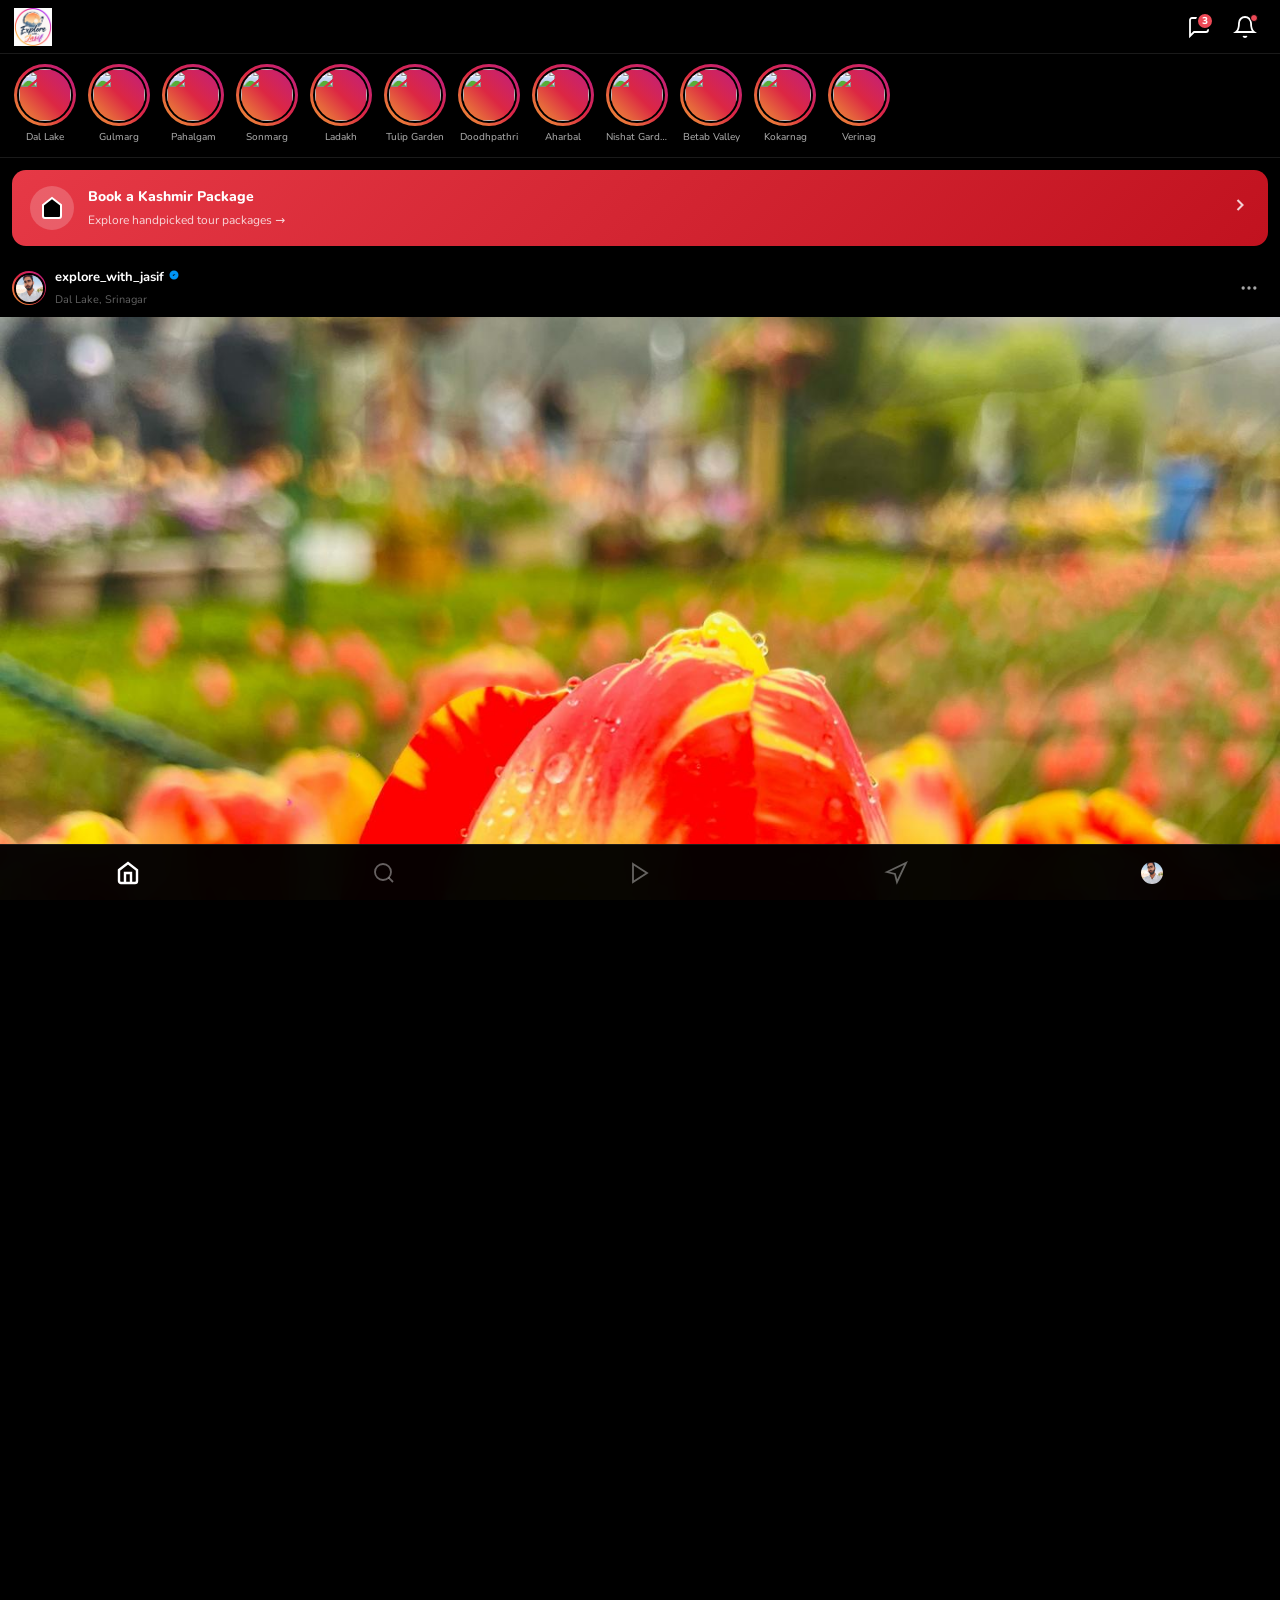
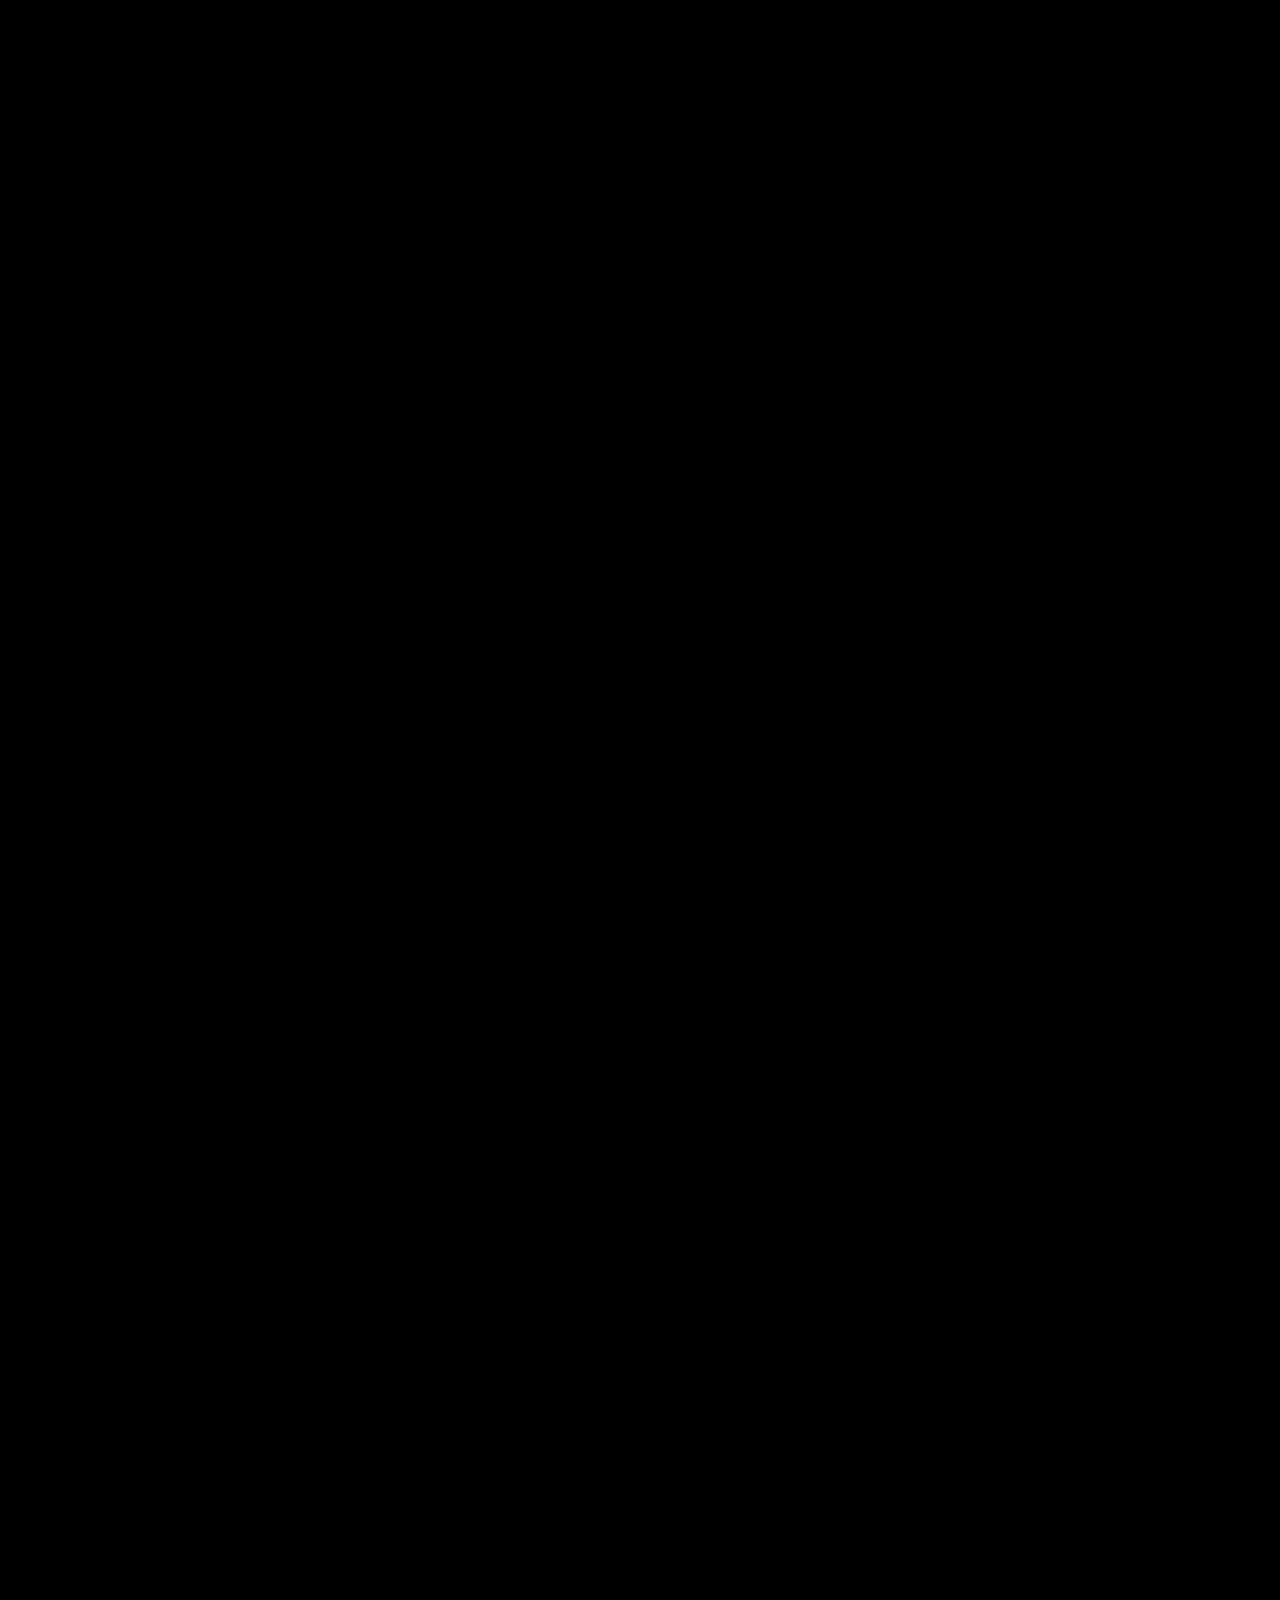
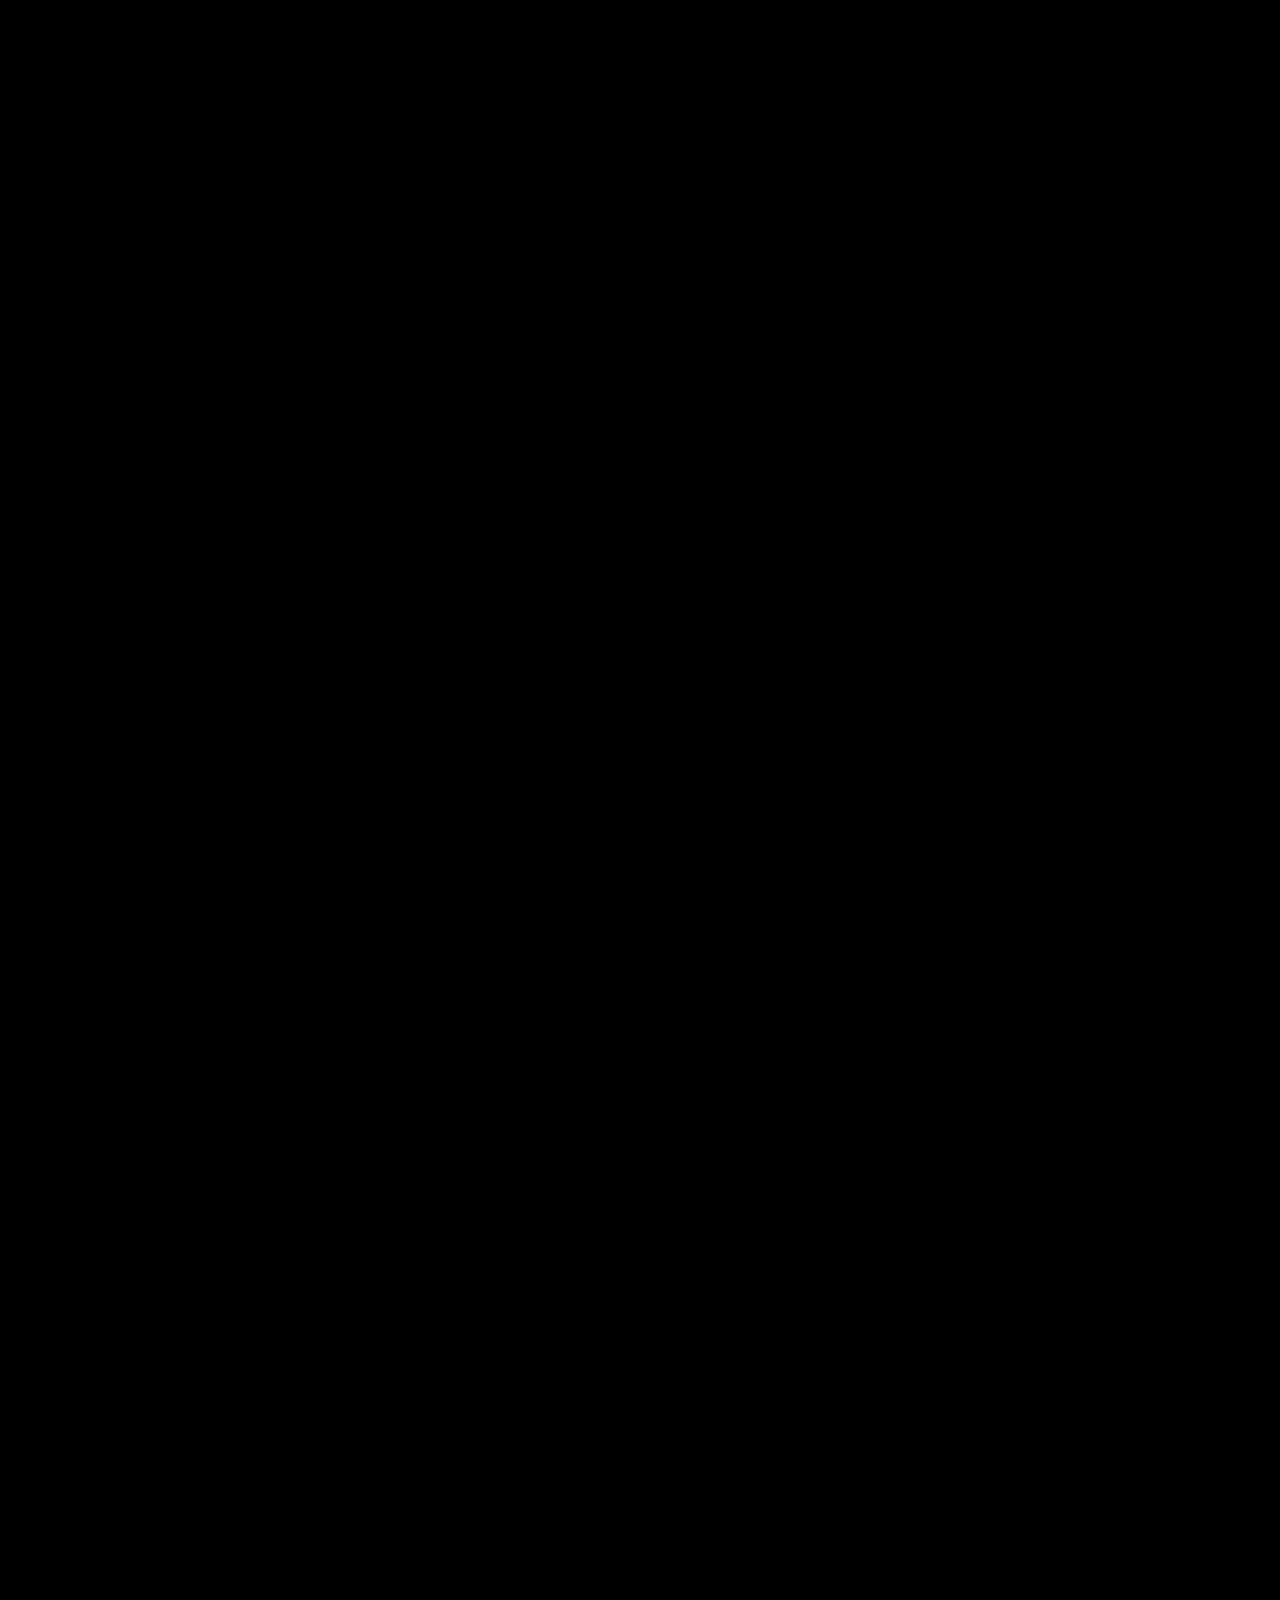
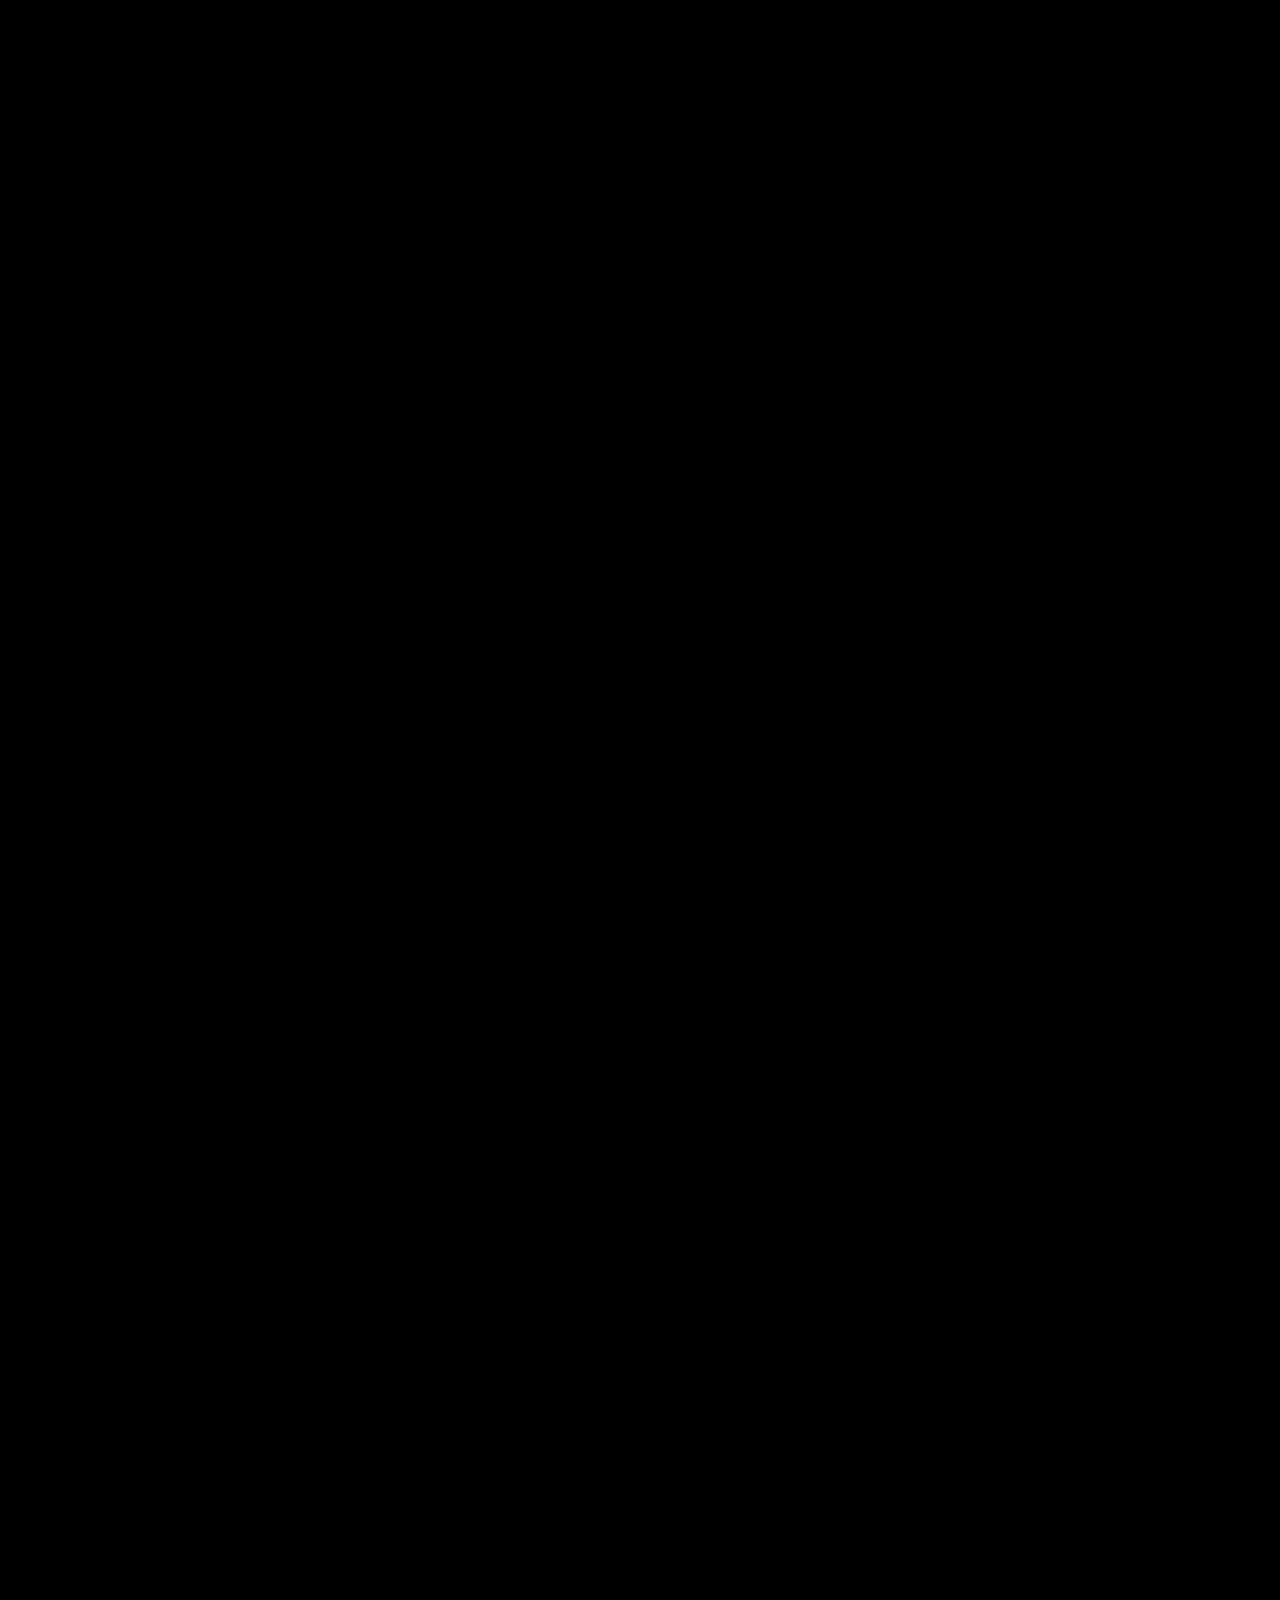
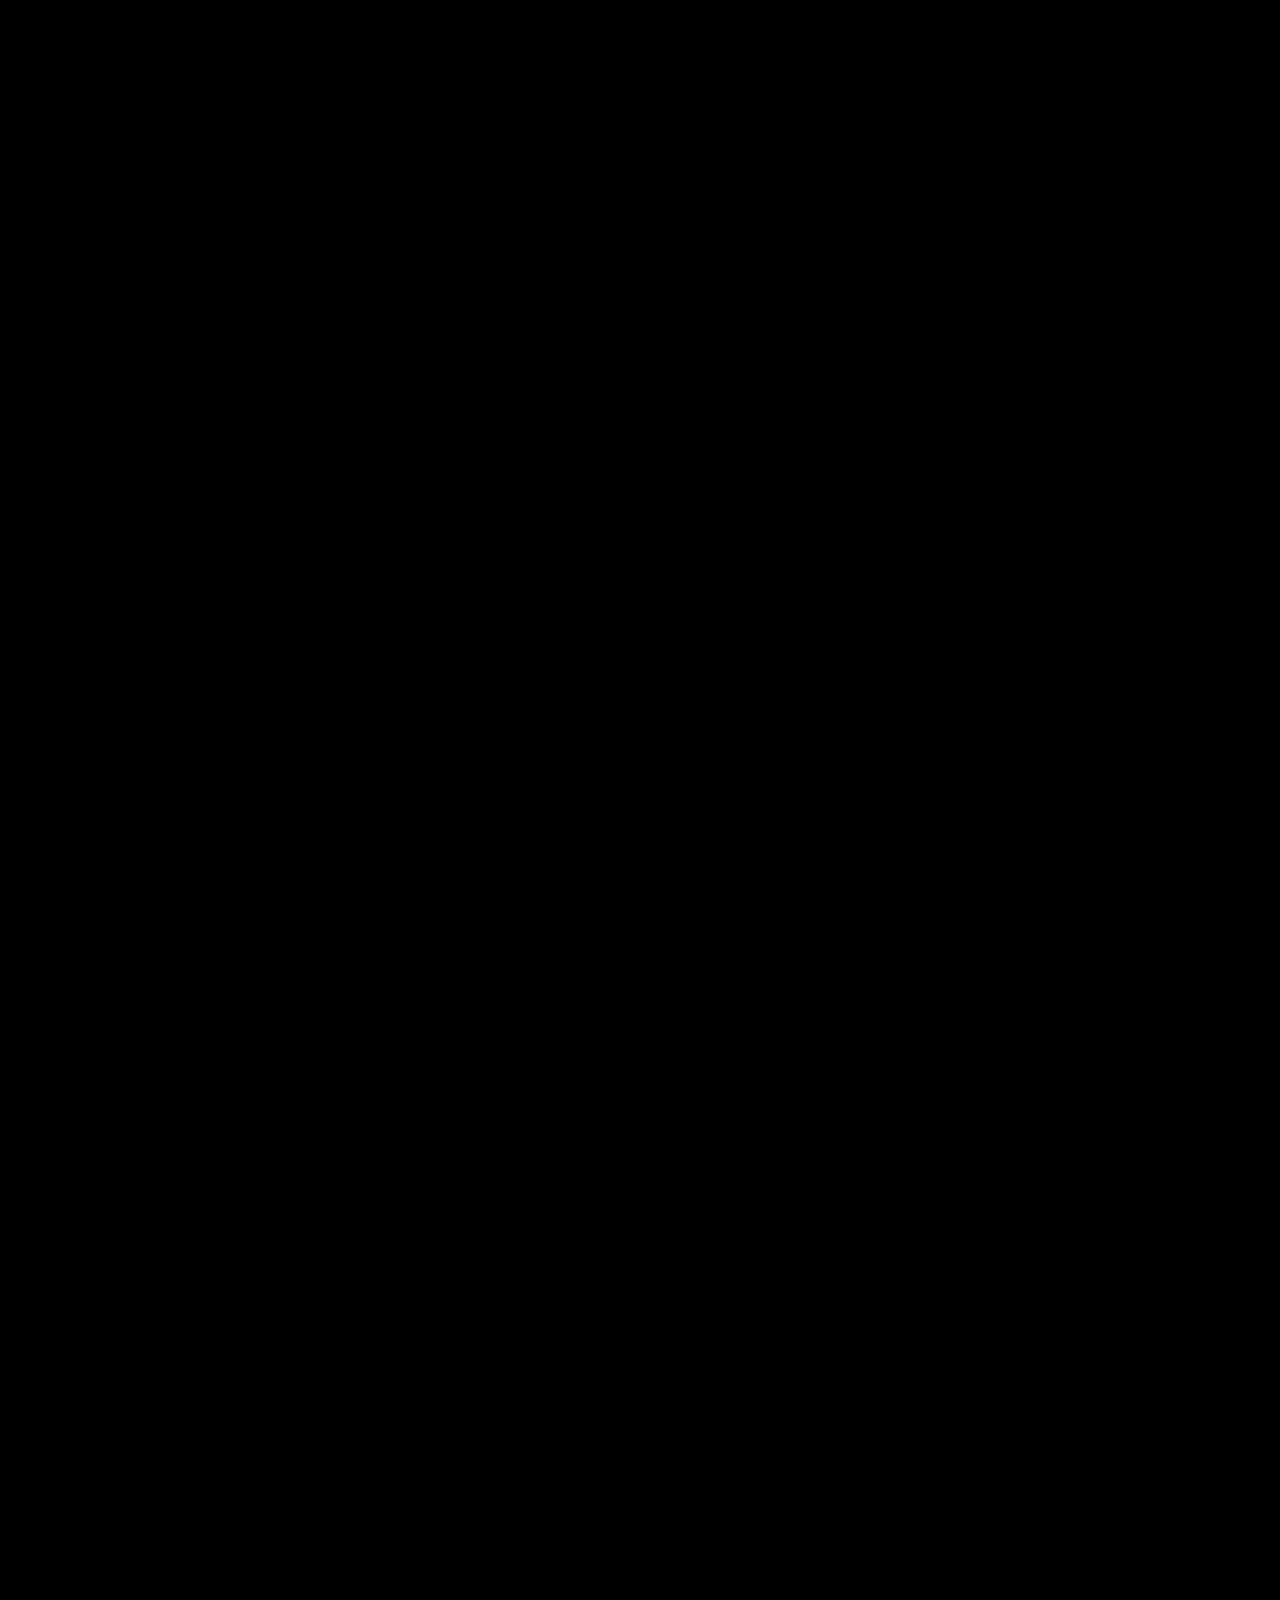
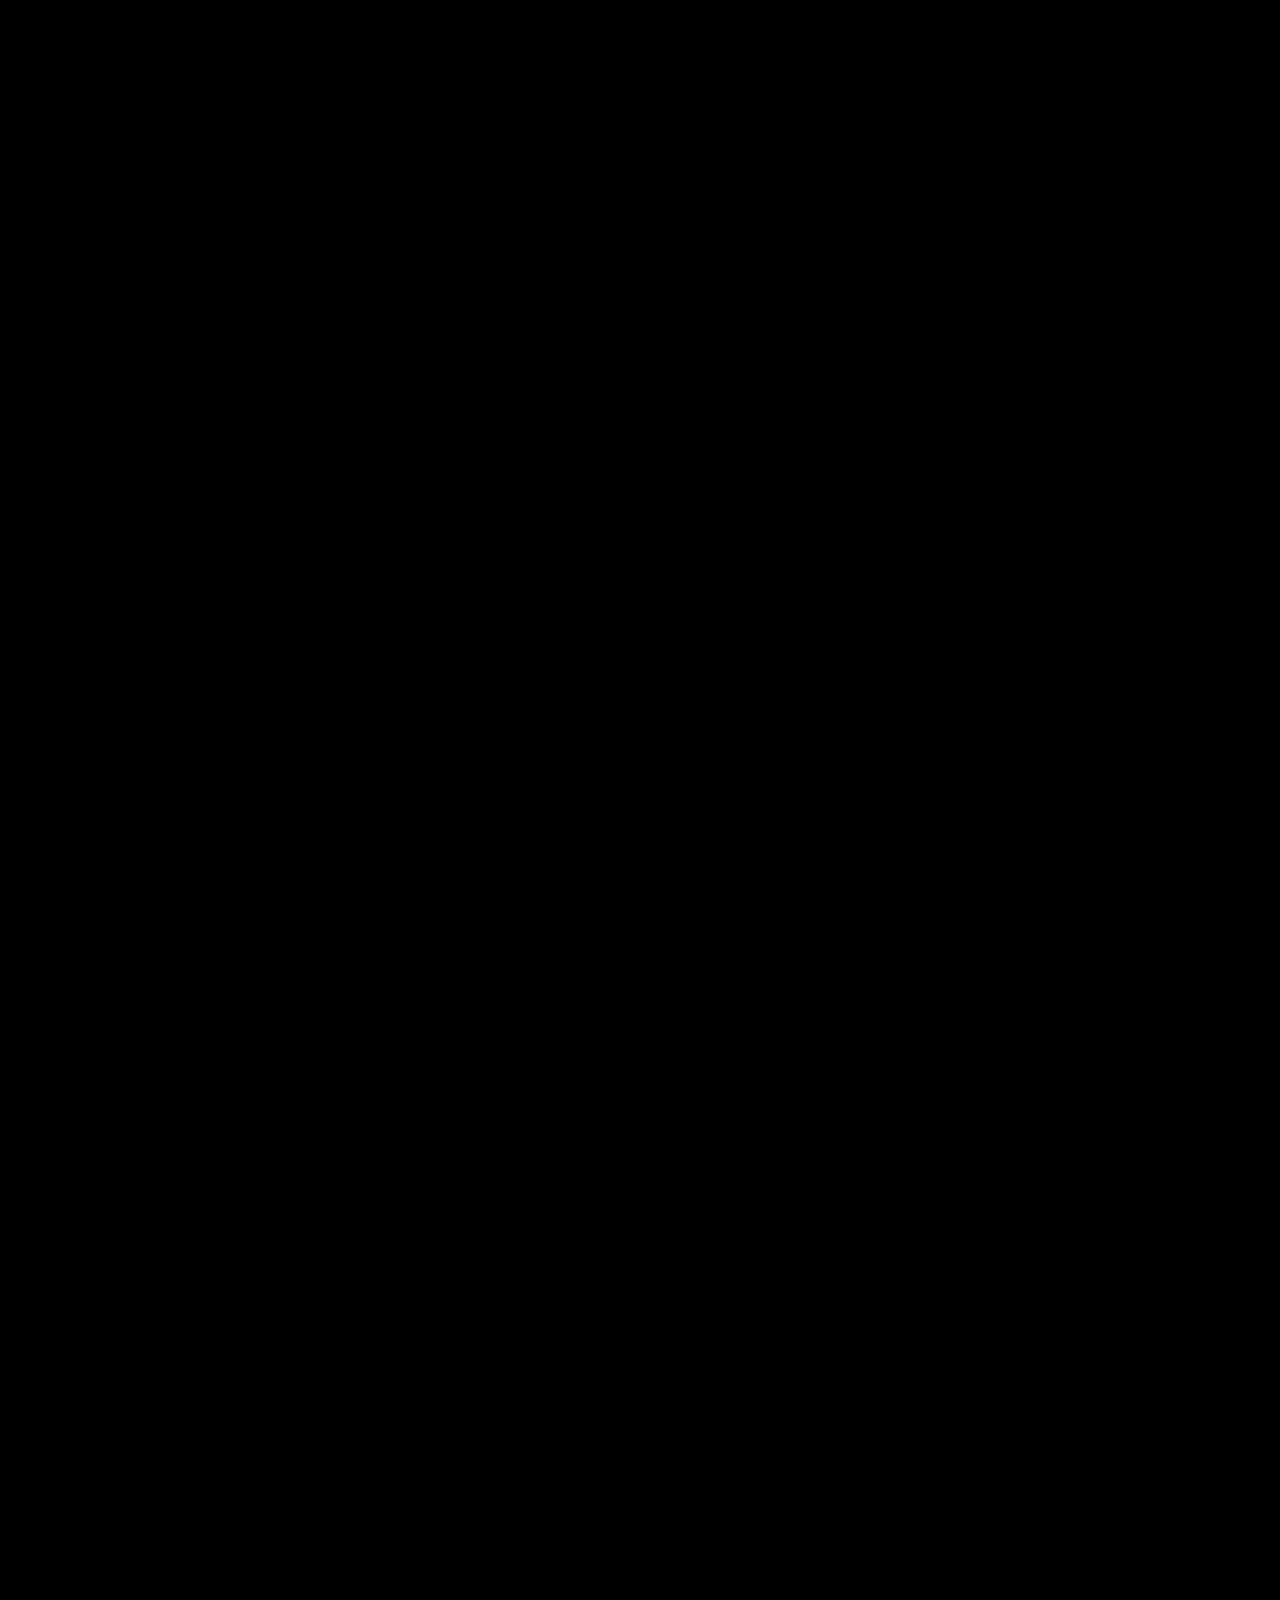
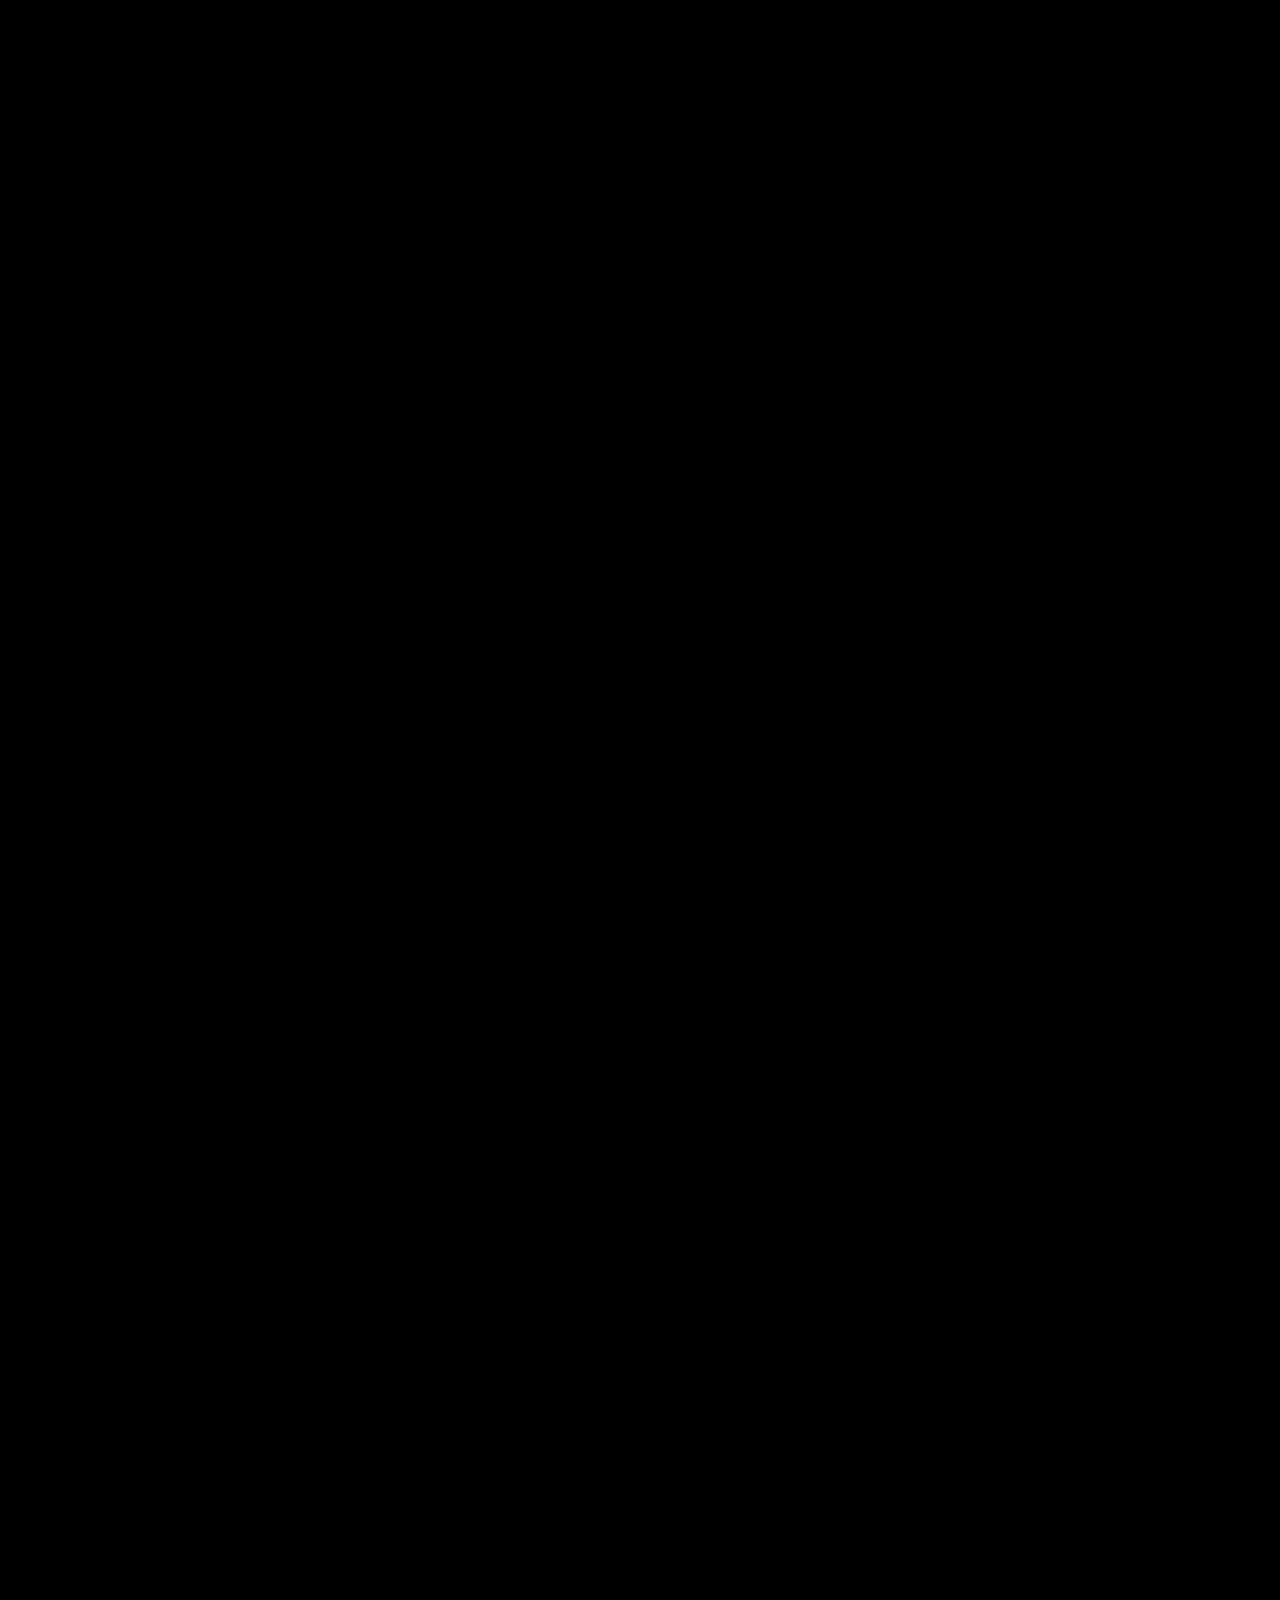
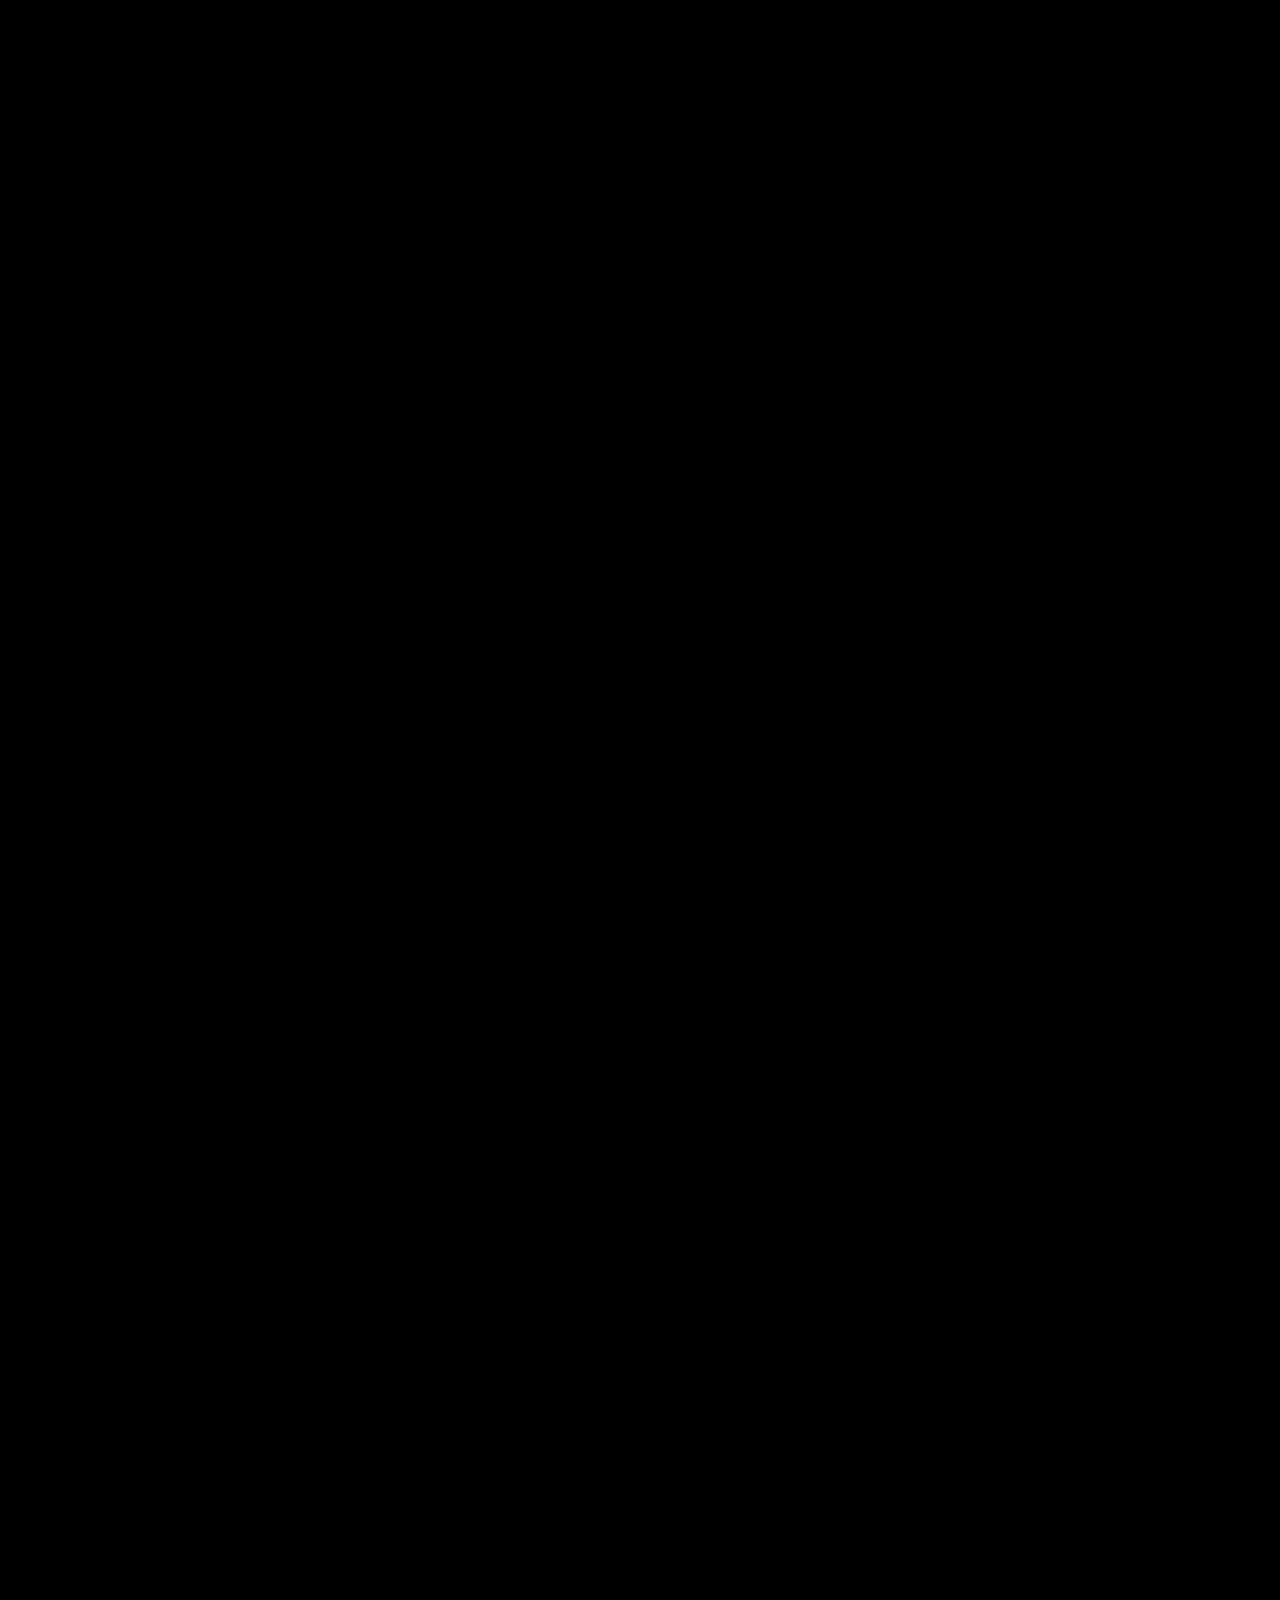
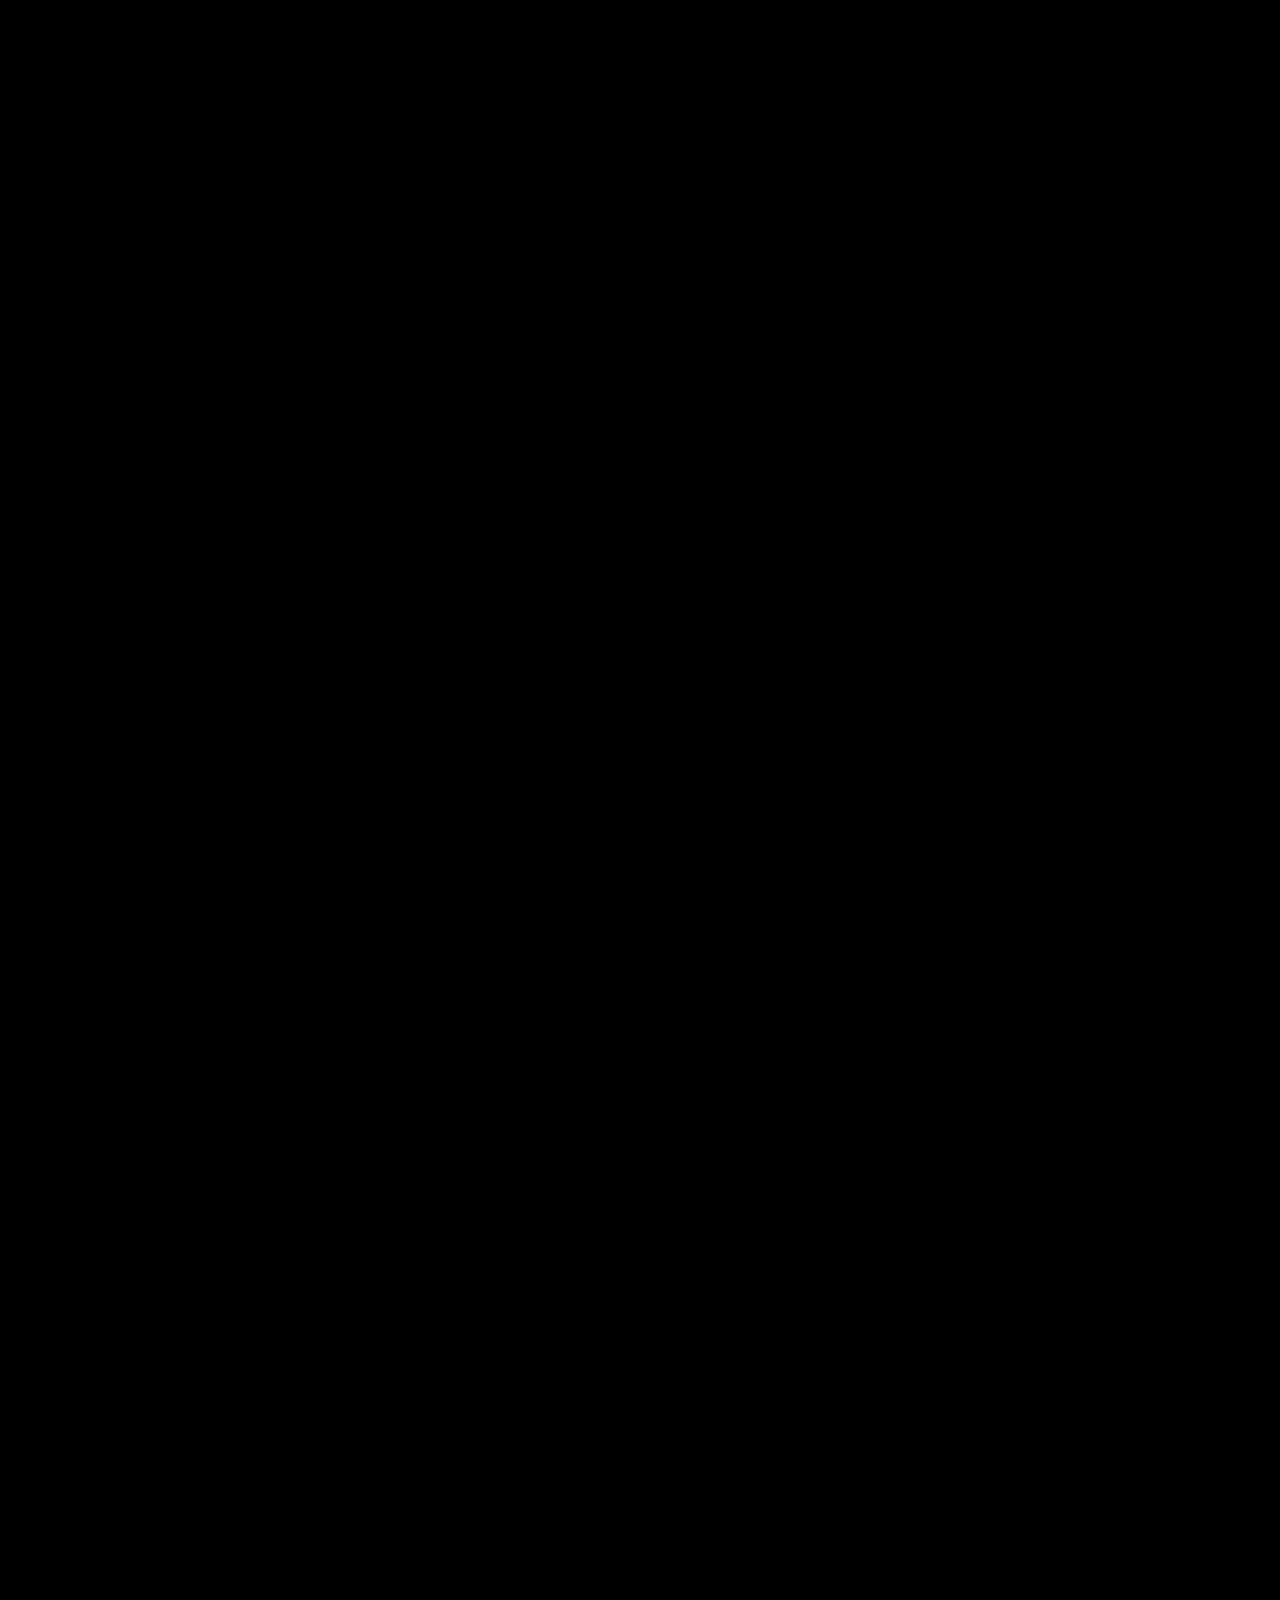
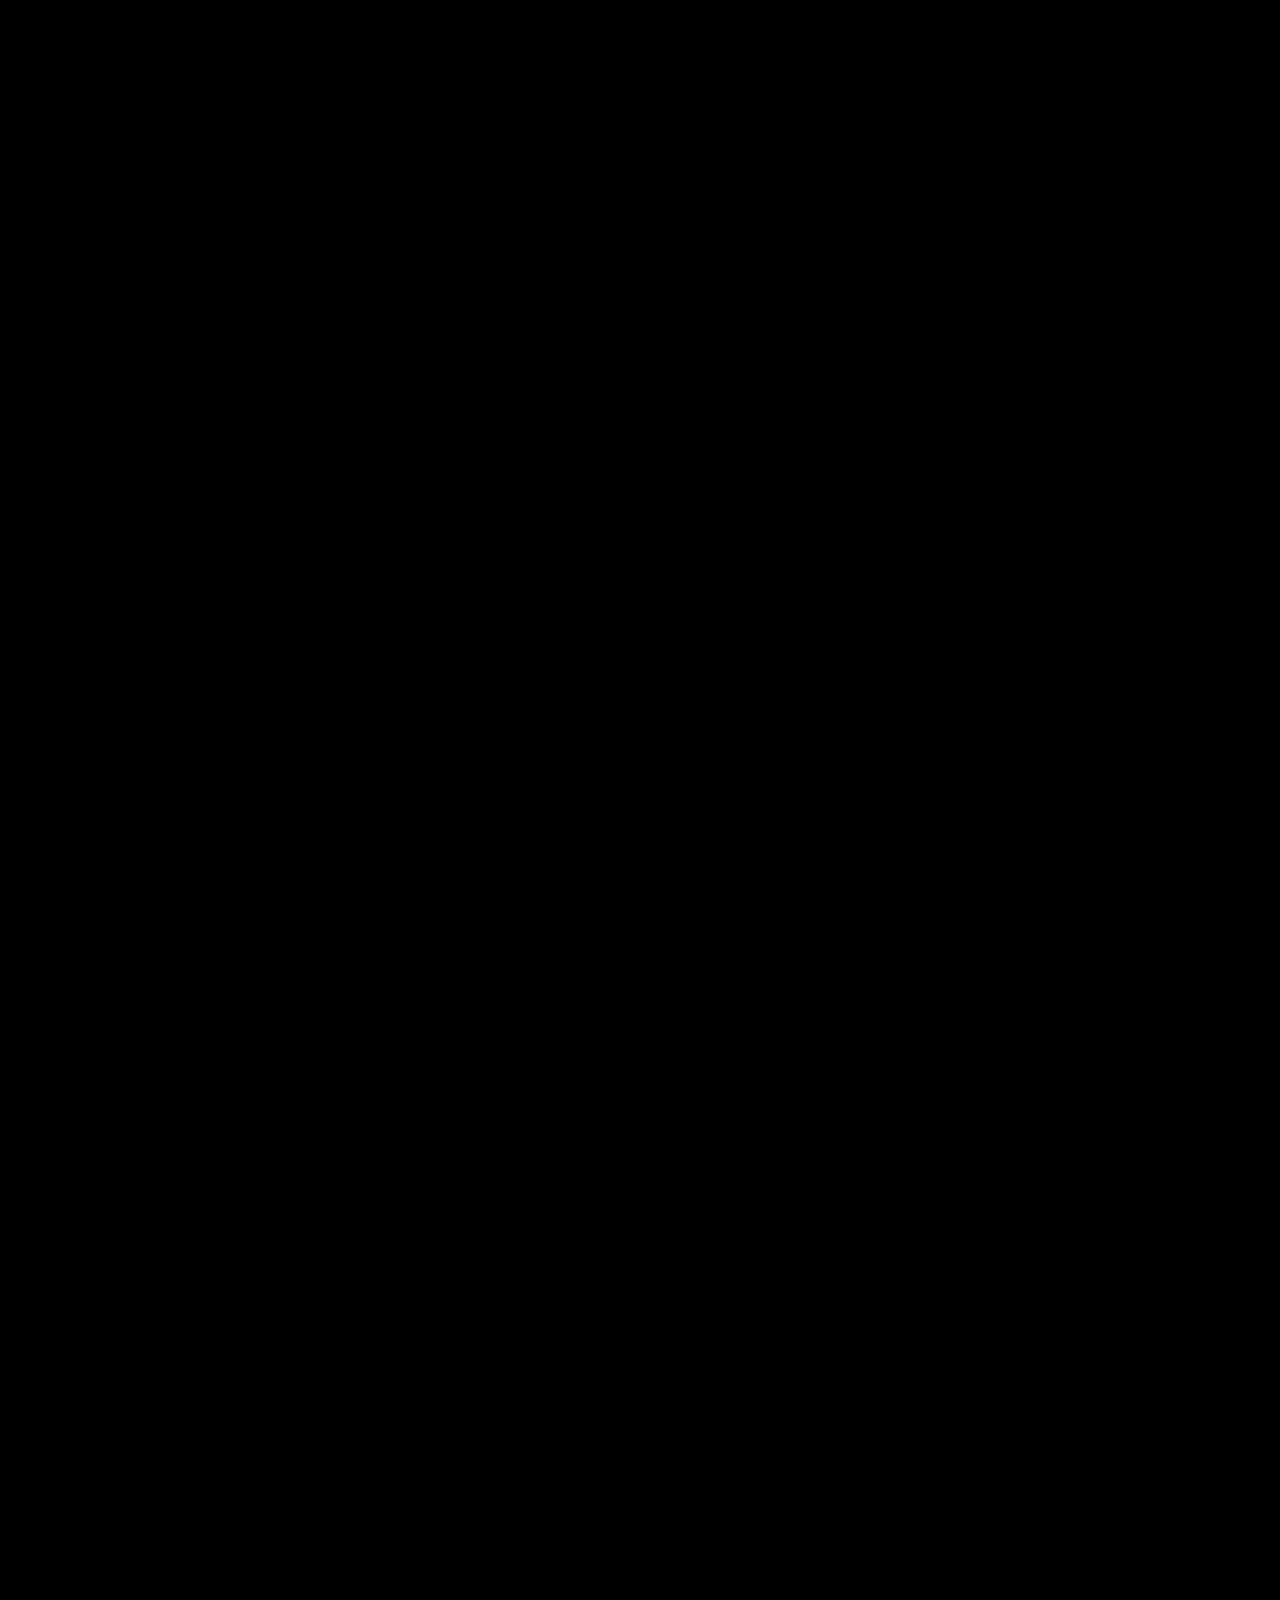
==== commit 13509811: "Add files via upload" ====
--- a/github-b1/index.html
+++ b/github-b1/index.html
@@ -2,1367 +2,1023 @@
 <html lang="en">
 <head>
 <meta charset="UTF-8">
-<meta name="viewport" content="width=device-width,initial-scale=1">
+<meta name="viewport" content="width=device-width,initial-scale=1,maximum-scale=1,user-scalable=no">
+<meta name="theme-color" content="#000000">
+<meta name="apple-mobile-web-app-capable" content="yes">
+<meta name="apple-mobile-web-app-status-bar-style" content="black">
 <title>Explore With Jasif</title>
 <link rel="preconnect" href="https://fonts.googleapis.com">
-<link href="https://fonts.googleapis.com/css2?family=Nunito:wght@400;500;600;700&display=swap" rel="stylesheet">
+<link href="https://fonts.googleapis.com/css2?family=Nunito:wght@400;500;600;700;800&display=swap" rel="stylesheet">
 <style>
-/* ─────────────────────────────────────────────
+/* ═══════════════════════════════════
    ROOT
-───────────────────────────────────────────── */
+═══════════════════════════════════ */
 :root{
   --bg:#000;--bg2:#0a0a0a;--bg3:#111;
-  --card:#1a1a1a;--card2:#222;
-  --border:rgba(255,255,255,.12);--border2:rgba(255,255,255,.2);
-  --ink:#fff;--ink2:rgba(255,255,255,.62);--ink3:rgba(255,255,255,.35);
+  --card:#1a1a1a;--card2:#222;--card3:#2a2a2a;
+  --border:rgba(255,255,255,.10);--border2:rgba(255,255,255,.18);
+  --ink:#fff;--ink2:rgba(255,255,255,.65);--ink3:rgba(255,255,255,.38);
   --grad:linear-gradient(45deg,#f09433,#e6683c,#dc2743,#cc2366,#bc1888);
-  --gradl:linear-gradient(135deg,#fd5949 0%,#d6249f 50%,#285AEB 100%);
-  --blue:#0095f6;--green:#58c322;--red:#ed4956;
-  --sidebar:244px;--nav-h:60px;
-  --r:12px;--rs:8px;--ease:.2s ease;
+  --book:#e63946;--bookHover:#c1121f;
+  --blue:#0095f6;--red:#ed4956;
+  --nav:56px;--top:54px;
 }
 *,*::before,*::after{box-sizing:border-box;margin:0;padding:0}
-html{height:100%}
-body{background:var(--bg);color:var(--ink);font-family:'Nunito',system-ui,sans-serif;font-size:14px;line-height:1.5;min-height:100vh;overflow-x:hidden;-webkit-font-smoothing:antialiased}
-img{display:block;max-width:100%;object-fit:cover}
-button,input,textarea{font:inherit;color:inherit}
-button{border:0;background:0;cursor:pointer}
+html,body{height:100%;overflow-x:hidden}
+body{
+  background:var(--bg);color:var(--ink);
+  font-family:'Nunito',system-ui,sans-serif;
+  font-size:14px;line-height:1.5;
+  -webkit-font-smoothing:antialiased;
+  -webkit-tap-highlight-color:transparent;
+  padding-bottom:var(--nav);
+}
+img{display:block;width:100%;object-fit:cover}
+button,input{font:inherit;color:inherit;border:0;background:0;cursor:pointer;-webkit-appearance:none}
 a{color:inherit;text-decoration:none}
-::-webkit-scrollbar{width:0;height:0}
-
-/* ─────────────────────────────────────────────
-   LAYOUT
-───────────────────────────────────────────── */
-.shell{display:flex;min-height:100vh}
-
-/* ─────────────────────────────────────────────
-   SIDEBAR
-───────────────────────────────────────────── */
-.sidebar{
-  position:fixed;top:0;left:0;bottom:0;width:var(--sidebar);
-  border-right:1px solid var(--border);
-  display:flex;flex-direction:column;padding:8px 12px 20px;
-  background:var(--bg);z-index:200;
-}
-.sb-logo{padding:24px 12px 18px;display:flex;align-items:center}
-.sb-logo img{height:44px;width:auto;object-fit:contain}
-.sb-nav{flex:1;display:flex;flex-direction:column;gap:2px}
-.sb-item{
-  display:flex;align-items:center;gap:16px;
-  height:52px;border-radius:var(--r);padding:0 12px;
-  font-size:15px;font-weight:600;color:var(--ink2);
-  transition:all var(--ease);cursor:pointer;position:relative;
-}
-.sb-item:hover{background:var(--card);color:var(--ink)}
-.sb-item.active{color:var(--ink)}
-.sb-item .ico{width:26px;height:26px;display:grid;place-items:center;flex-shrink:0}
-.sb-item .ico svg{width:26px;height:26px;stroke-width:1.75}
-.sb-item.active .ico svg{stroke-width:2.5}
-.sb-badge{
-  position:absolute;top:10px;left:30px;
-  width:18px;height:18px;border-radius:50%;
-  background:var(--red);color:#fff;font-size:10px;font-weight:800;
-  display:grid;place-items:center;border:2px solid var(--bg);
-}
-.sb-divider{height:1px;background:var(--border);margin:10px 12px}
-.sb-cta-wrap{display:flex;flex-direction:column;gap:8px;padding:0 0 4px}
-.sb-cta{
-  height:42px;border-radius:var(--rs);font-size:13px;font-weight:700;
-  display:flex;align-items:center;justify-content:center;gap:8px;
-  transition:all var(--ease);padding:0 12px;
-}
-.sb-cta.kdh{background:#e63946;color:#fff}
-.sb-cta.kdh:hover{background:#c1121f}
-.sb-cta.insta{background:var(--gradl);color:#fff}
-.sb-cta.insta:hover{opacity:.88}
-.sb-cta svg{width:16px;height:16px;flex-shrink:0}
-.sb-profile-row{display:flex;align-items:center;gap:10px;padding:10px 12px 0;cursor:pointer}
-.sb-profile-row:hover .sb-profile-name{text-decoration:underline}
-.sb-dp{width:30px;height:30px;border-radius:50%;overflow:hidden;flex-shrink:0;background:var(--card)}
-.sb-dp img{width:100%;height:100%}
-.sb-profile-name{font-size:13px;font-weight:600}
-.sb-profile-sub{font-size:11px;color:var(--ink3)}
-
-/* ─────────────────────────────────────────────
-   MAIN
-───────────────────────────────────────────── */
-.main{margin-left:var(--sidebar);flex:1;display:flex;justify-content:center}
-
-/* ─────────────────────────────────────────────
-   VIEWS
-───────────────────────────────────────────── */
-.view{display:none;width:100%;max-width:630px;padding:0 0 60px}
+::-webkit-scrollbar{display:none}
+*{scrollbar-width:none}
+
+/* ═══════════════════════════════════
+   TOP BAR
+═══════════════════════════════════ */
+.topbar{
+  position:fixed;top:0;left:0;right:0;height:var(--top);
+  background:rgba(0,0,0,.95);border-bottom:1px solid var(--border);
+  display:flex;align-items:center;justify-content:space-between;
+  padding:0 14px;z-index:200;backdrop-filter:blur(16px);
+  -webkit-backdrop-filter:blur(16px);
+}
+.topbar-logo{height:38px;width:auto;object-fit:contain}
+.topbar-logo-wrap{display:flex;align-items:center}
+.topbar-actions{display:flex;align-items:center;gap:4px}
+.topbar-btn{width:42px;height:42px;display:grid;place-items:center;border-radius:50%;color:var(--ink);position:relative}
+.topbar-btn svg{width:24px;height:24px;stroke-width:1.8}
+.topbar-notif{position:absolute;top:8px;right:8px;width:8px;height:8px;border-radius:50%;background:var(--red);border:1.5px solid var(--bg)}
+.topbar-notif2{width:18px;height:18px;border-radius:50%;background:var(--red);color:#fff;font-size:10px;font-weight:800;display:grid;place-items:center;position:absolute;top:6px;right:6px;border:2px solid #000}
+
+/* ═══════════════════════════════════
+   MAIN CONTENT
+═══════════════════════════════════ */
+.main{padding-top:var(--top)}
+.view{display:none;min-height:calc(100vh - var(--top) - var(--nav))}
 .view.active{display:block}
 
-/* ─────────────────────────────────────────────
+/* ═══════════════════════════════════
+   BOTTOM NAV
+═══════════════════════════════════ */
+.bottom-nav{
+  position:fixed;bottom:0;left:0;right:0;height:var(--nav);
+  background:rgba(0,0,0,.97);border-top:1px solid var(--border);
+  display:grid;grid-template-columns:repeat(5,1fr);z-index:200;
+  backdrop-filter:blur(20px);-webkit-backdrop-filter:blur(20px);
+  padding-bottom:env(safe-area-inset-bottom);
+}
+.bn-item{display:flex;align-items:center;justify-content:center;color:var(--ink3);transition:color .15s}
+.bn-item.active{color:var(--ink)}
+.bn-item svg{width:24px;height:24px;stroke-width:1.8}
+.bn-item.active svg{stroke-width:2.4}
+.bn-dp{width:26px;height:26px;border-radius:50%;object-fit:cover;border:2px solid transparent;object-position:center 18%}
+.bn-item.active .bn-dp{border-color:var(--ink)}
+
+/* ═══════════════════════════════════
    STORIES BAR
-───────────────────────────────────────────── */
+═══════════════════════════════════ */
 .stories-bar{
-  display:flex;gap:14px;overflow-x:auto;
-  padding:16px 0 14px;border-bottom:1px solid var(--border);
-  margin-bottom:4px;scrollbar-width:none;
-}
-.stories-bar::-webkit-scrollbar{display:none}
-.story-btn{display:flex;flex-direction:column;align-items:center;gap:5px;cursor:pointer;flex-shrink:0}
-.story-btn:hover .s-ring{transform:scale(1.06)}
+  display:flex;gap:12px;overflow-x:auto;
+  padding:10px 14px 12px;
+  border-bottom:1px solid var(--border);
+}
+.s-item{flex:0 0 auto;display:flex;flex-direction:column;align-items:center;gap:4px;cursor:pointer}
 .s-ring{
-  width:66px;height:66px;border-radius:50%;padding:2.5px;
+  width:62px;height:62px;border-radius:50%;padding:2px;
   background:var(--grad);display:grid;place-items:center;
-  transition:transform var(--ease);
+  transition:transform .15s;
 }
 .s-ring.seen{background:var(--card2)}
-.s-ring-inner{width:58px;height:58px;border-radius:50%;overflow:hidden;border:3px solid var(--bg)}
-.s-ring-inner img{width:100%;height:100%}
-.s-name{font-size:11px;color:var(--ink2);max-width:66px;overflow:hidden;text-overflow:ellipsis;white-space:nowrap;text-align:center}
-
-/* ─────────────────────────────────────────────
-   POST CARD
-───────────────────────────────────────────── */
-.post{border-bottom:1px solid var(--border);padding-bottom:4px;margin-bottom:4px}
-.post-head{display:flex;align-items:center;gap:10px;padding:12px 0 10px}
-.post-dp{
-  width:36px;height:36px;border-radius:50%;overflow:hidden;flex-shrink:0;
-  background:var(--grad);padding:1.5px;
-}
-.post-dp img{width:100%;height:100%;border-radius:50%;border:2px solid var(--bg)}
-.post-user{flex:1}
-.post-user strong{font-size:13px;font-weight:700;display:block}
-.post-user span{font-size:12px;color:var(--ink3);display:flex;align-items:center;gap:4px}
-.post-user span svg{width:12px;height:12px}
-.post-more{width:34px;height:34px;display:grid;place-items:center;border-radius:50%;color:var(--ink2);transition:background var(--ease)}
-.post-more:hover{background:var(--card)}
-.post-more svg{width:18px;height:18px}
-/* media */
-.post-media{position:relative;background:var(--bg3);overflow:hidden;border-radius:4px}
-.post-media img{width:100%;aspect-ratio:1;object-fit:cover;display:block}
-.carousel-wrap{position:relative}
-.carousel-wrap .car-slides{display:flex;overflow:hidden}
-.car-slide{min-width:100%;aspect-ratio:1;overflow:hidden}
-.car-slide img{width:100%;height:100%;object-fit:cover}
-.car-btn{
-  position:absolute;top:50%;transform:translateY(-50%);
-  width:30px;height:30px;border-radius:50%;
-  background:rgba(255,255,255,.12);backdrop-filter:blur(6px);
-  display:grid;place-items:center;color:#fff;transition:background var(--ease);
-  z-index:3;
-}
-.car-btn:hover{background:rgba(255,255,255,.25)}
-.car-btn.prev{left:8px}
-.car-btn.next{right:8px}
-.car-btn svg{width:16px;height:16px}
-.car-dots{position:absolute;bottom:10px;left:50%;transform:translateX(-50%);display:flex;gap:4px;z-index:3}
-.car-dot{width:5px;height:5px;border-radius:50%;background:rgba(255,255,255,.4);transition:all var(--ease)}
-.car-dot.on{background:#fff;width:14px;border-radius:3px}
-.count-badge{position:absolute;top:10px;right:10px;height:22px;padding:0 8px;border-radius:999px;background:rgba(0,0,0,.6);font-size:11px;font-weight:700;color:#fff;display:grid;place-items:center;backdrop-filter:blur(4px)}
+.s-ring-in{width:56px;height:56px;border-radius:50%;overflow:hidden;border:2.5px solid var(--bg)}
+.s-ring-in img{width:100%;height:100%}
+.s-name{font-size:10px;color:var(--ink2);max-width:62px;overflow:hidden;text-overflow:ellipsis;white-space:nowrap;text-align:center;font-weight:500}
+
+/* ═══════════════════════════════════
+   POST
+═══════════════════════════════════ */
+.post{border-bottom:1px solid var(--border);margin-bottom:2px}
+.post-head{display:flex;align-items:center;gap:9px;padding:10px 12px 8px}
+.post-dp{width:34px;height:34px;border-radius:50%;overflow:hidden;flex-shrink:0;background:var(--grad);padding:1.5px}
+.post-dp img{width:100%;height:100%;border-radius:50%;border:2px solid var(--bg);object-position:center 18%}
+.post-user{flex:1;min-width:0}
+.post-user strong{font-size:13px;font-weight:700;display:flex;align-items:center;gap:4px}
+.post-user span{font-size:11px;color:var(--ink3)}
+.verified{color:var(--blue)}
+.verified svg{width:12px;height:12px;fill:currentColor}
+.post-more{width:38px;height:38px;display:grid;place-items:center;color:var(--ink2)}
+.post-more svg{width:20px;height:20px}
+
+/* ── SWIPE CAROUSEL ── */
+.swipe-carousel{
+  position:relative;overflow:hidden;
+  touch-action:pan-y;
+  user-select:none;-webkit-user-select:none;
+}
+.swipe-track{
+  display:flex;
+  transition:transform .28s cubic-bezier(.4,0,.2,1);
+  will-change:transform;
+}
+.swipe-track.no-transition{transition:none}
+.swipe-slide{
+  flex:0 0 100%;
+  aspect-ratio:1/1;
+  overflow:hidden;
+  position:relative;
+}
+.swipe-slide img{
+  width:100%;height:100%;
+  object-fit:cover;
+  pointer-events:none;
+  -webkit-user-drag:none;
+}
+/* dots */
+.swipe-dots{
+  position:absolute;bottom:10px;left:0;right:0;
+  display:flex;justify-content:center;gap:4px;z-index:3;
+}
+.swipe-dots span{
+  width:5px;height:5px;border-radius:50%;
+  background:rgba(255,255,255,.4);
+  transition:all .2s;
+}
+.swipe-dots span.on{background:#fff;width:14px;border-radius:3px}
+.swipe-count{
+  position:absolute;top:10px;right:10px;
+  height:22px;padding:0 9px;border-radius:999px;
+  background:rgba(0,0,0,.62);font-size:11px;font-weight:700;
+  color:#fff;display:grid;place-items:center;z-index:3;
+  backdrop-filter:blur(4px);
+}
+
 /* actions */
-.post-actions{display:flex;align-items:center;padding:6px 0 4px;gap:4px}
-.act{width:38px;height:38px;display:grid;place-items:center;border-radius:50%;color:var(--ink);transition:all var(--ease)}
-.act:hover{background:var(--card)}
-.act svg{width:22px;height:22px;stroke-width:1.75}
+.post-actions{display:flex;align-items:center;padding:4px 8px 2px;gap:2px}
+.act{width:40px;height:40px;display:grid;place-items:center;border-radius:50%;color:var(--ink);transition:transform .12s}
+.act:active{transform:scale(.85)}
+.act svg{width:22px;height:22px;stroke-width:1.8}
 .act.liked svg{fill:var(--red);stroke:var(--red)}
 .act.saved svg{fill:var(--ink)}
-.save{margin-left:auto}
-.post-meta{padding:0 0 12px}
-.likes{font-size:13px;font-weight:700;margin-bottom:4px}
-.caption{font-size:13px;line-height:1.5;color:var(--ink2)}
+.save-btn{margin-left:auto}
+.post-meta{padding:2px 14px 12px}
+.likes{font-size:13px;font-weight:700;margin-bottom:3px}
+.caption{font-size:13px;color:var(--ink2);line-height:1.5}
 .caption strong{color:var(--ink);font-weight:700;margin-right:5px}
-.caption .loc{color:var(--blue);font-size:12px;display:flex;align-items:center;gap:3px;margin-top:3px}
-.caption .loc svg{width:11px;height:11px}
-.view-comments{font-size:12px;color:var(--ink3);cursor:pointer;margin-top:3px}
+.caption .loc{color:var(--ink3);font-size:11px;display:flex;align-items:center;gap:3px;margin-top:2px}
+.caption .loc svg{width:11px;height:11px;flex-shrink:0}
+.view-comments{font-size:12px;color:var(--ink3);margin-top:4px}
 .post-time{font-size:10px;color:var(--ink3);text-transform:uppercase;letter-spacing:.06em;margin-top:4px}
-/* comment input */
-.comment-row{display:flex;align-items:center;gap:8px;padding:8px 0;border-top:1px solid var(--border)}
-.comment-row input{flex:1;background:transparent;border:0;outline:0;font-size:13px;color:var(--ink2);placeholder:var(--ink3)}
+.comment-row{display:flex;align-items:center;gap:8px;padding:6px 12px 10px;border-top:1px solid var(--border)}
+.comment-row input{flex:1;background:0;border:0;outline:0;font-size:13px;color:var(--ink2)}
 .comment-row input::placeholder{color:var(--ink3)}
-.comment-row button{font-size:12px;font-weight:700;color:var(--blue);opacity:.6;transition:opacity var(--ease)}
-.comment-row button:hover{opacity:1}
-.comment-row .emoji-btn{font-size:18px;line-height:1;background:0;border:0;cursor:pointer}
-
-/* ─────────────────────────────────────────────
-   RIGHT RAIL
-───────────────────────────────────────────── */
-.right-rail{
-  position:sticky;top:24px;align-self:flex-start;
-  width:320px;padding:24px 0 0 32px;flex-shrink:0;
-}
-.home-wrap{display:flex;gap:0;width:calc(630px + 320px);max-width:100%;padding:0 20px}
-.feed-col{flex:1;max-width:630px}
-
-.rail-profile{display:flex;align-items:center;gap:12px;margin-bottom:22px}
-.rail-dp{width:58px;height:58px;border-radius:50%;overflow:hidden;border:2px solid var(--border2);flex-shrink:0}
-.rail-dp img{width:100%;height:100%}
-.rail-name{font-size:14px;font-weight:700}
-.rail-handle{font-size:12px;color:var(--ink3)}
-.rail-cta{margin-top:6px;display:flex;flex-direction:column;gap:8px}
-.rail-btn{
-  height:38px;border-radius:var(--rs);font-size:12px;font-weight:700;
-  display:flex;align-items:center;justify-content:center;gap:7px;transition:all var(--ease);
-}
-.rail-btn.kdh{background:#e63946;color:#fff}
-.rail-btn.kdh:hover{background:#c1121f}
-.rail-btn.insta{background:var(--gradl);color:#fff}
-.rail-btn.insta:hover{opacity:.85}
-.rail-btn svg{width:15px;height:15px;flex-shrink:0}
-.rail-section-title{font-size:12px;font-weight:700;color:var(--ink3);margin-bottom:14px;margin-top:22px;text-transform:uppercase;letter-spacing:.06em}
-.rail-dest{display:flex;align-items:center;gap:10px;margin-bottom:12px}
-.rail-dest-thumb{width:42px;height:42px;border-radius:var(--rs);overflow:hidden;flex-shrink:0}
-.rail-dest-thumb img{width:100%;height:100%}
-.rail-dest-info strong{font-size:13px;font-weight:600;display:block}
-.rail-dest-info span{font-size:11px;color:var(--ink3)}
-.rail-footer{font-size:10px;color:var(--ink3);line-height:2;margin-top:22px}
-.rail-footer a{color:var(--ink3)}
-
-/* ─────────────────────────────────────────────
-   EXPLORE VIEW
-───────────────────────────────────────────── */
-#view-explore{max-width:920px;padding:0 0 60px}
-.explore-search{
-  display:flex;align-items:center;gap:10px;
-  height:44px;background:var(--card);border-radius:var(--rs);
-  padding:0 16px;margin:16px 0 16px;
-}
-.explore-search svg{width:18px;height:18px;color:var(--ink3);flex-shrink:0}
-.explore-search input{flex:1;background:0;border:0;outline:0;font-size:14px;color:var(--ink)}
-.explore-search input::placeholder{color:var(--ink3)}
-.explore-tabs{display:flex;gap:0;border-bottom:1px solid var(--border);margin-bottom:3px}
-.e-tab{height:44px;padding:0 20px;font-size:13px;font-weight:600;color:var(--ink3);border-bottom:2px solid transparent;margin-bottom:-1px;transition:all var(--ease)}
-.e-tab:hover{color:var(--ink2)}
-.e-tab.active{color:var(--ink);border-color:var(--ink)}
-.explore-grid{display:grid;grid-template-columns:repeat(3,1fr);gap:3px}
-.ex-tile{position:relative;aspect-ratio:1;overflow:hidden;cursor:pointer;background:var(--bg3)}
-.ex-tile.tall{grid-row:span 2;aspect-ratio:auto}
-.ex-tile img{width:100%;height:100%;object-fit:cover;transition:transform .5s ease}
-.ex-tile:hover img{transform:scale(1.05)}
-.ex-overlay{position:absolute;inset:0;background:rgba(0,0,0,.45);opacity:0;display:flex;align-items:center;justify-content:center;gap:18px;color:#fff;font-weight:700;font-size:13px;transition:opacity var(--ease)}
-.ex-tile:hover .ex-overlay{opacity:1}
-.ex-overlay span{display:flex;align-items:center;gap:5px}
-.ex-overlay svg{width:16px;height:16px;fill:#fff;stroke:#fff}
-.ex-multi{position:absolute;top:8px;right:8px;color:#fff}
-.ex-multi svg{width:18px;height:18px}
-
-/* ─────────────────────────────────────────────
-   REELS VIEW
-───────────────────────────────────────────── */
-#view-reels{
-  max-width:400px;height:100vh;overflow-y:auto;
-  scroll-snap-type:y mandatory;scrollbar-width:none;
-  display:flex;flex-direction:column;padding:0;
-}
-#view-reels.active{display:flex}
-#view-reels::-webkit-scrollbar{display:none}
+.comment-row .post-btn{font-size:12px;font-weight:800;color:var(--blue);opacity:.65;transition:opacity .15s}
+.comment-row .post-btn:active{opacity:1}
+.comment-emoji{font-size:18px;line-height:1}
+
+/* ═══════════════════════════════════
+   EXPLORE GRID
+═══════════════════════════════════ */
+.explore-top{padding:10px 12px;border-bottom:1px solid var(--border)}
+.search-box{
+  height:38px;background:var(--card);border-radius:10px;
+  display:flex;align-items:center;gap:8px;padding:0 12px;
+}
+.search-box svg{width:16px;height:16px;color:var(--ink3);flex-shrink:0;stroke-width:2}
+.search-box input{flex:1;background:0;outline:0;font-size:14px;color:var(--ink)}
+.search-box input::placeholder{color:var(--ink3)}
+.explore-grid{display:grid;grid-template-columns:repeat(3,1fr);gap:2px;padding:2px}
+.ex-tile{position:relative;aspect-ratio:1;overflow:hidden;background:var(--bg3)}
+.ex-tile img{width:100%;height:100%;object-fit:cover;transition:transform .3s}
+.ex-tile:active img{transform:scale(.96)}
+.ex-multi{position:absolute;top:6px;right:6px;color:#fff;filter:drop-shadow(0 1px 3px rgba(0,0,0,.7))}
+.ex-multi svg{width:16px;height:16px}
+
+/* ═══════════════════════════════════
+   REELS
+═══════════════════════════════════ */
+#view-reels.active{
+  display:flex;flex-direction:column;
+  height:calc(100svh - var(--top));
+  overflow-y:auto;scroll-snap-type:y mandatory;
+  padding-bottom:0;
+}
 .reel{
-  flex-shrink:0;width:100%;height:100vh;
-  scroll-snap-align:start;position:relative;
-  overflow:hidden;background:#000;
-}
-.reel img{width:100%;height:100%;object-fit:cover}
-.reel-grad{position:absolute;inset:0;background:linear-gradient(to top,rgba(0,0,0,.85) 0%,transparent 45%,transparent 70%,rgba(0,0,0,.25) 100%);pointer-events:none}
-.reel-right{position:absolute;right:12px;bottom:100px;display:flex;flex-direction:column;align-items:center;gap:20px;z-index:2}
-.reel-act{display:flex;flex-direction:column;align-items:center;gap:4px;color:#fff;font-size:12px;font-weight:600}
-.reel-act svg{width:28px;height:28px;stroke-width:1.7}
-.reel-bottom{position:absolute;left:14px;right:80px;bottom:24px;color:#fff;z-index:2}
-.reel-user{display:flex;align-items:center;gap:8px;margin-bottom:8px}
-.reel-user-dp{width:32px;height:32px;border-radius:50%;overflow:hidden;border:2px solid rgba(255,255,255,.6);flex-shrink:0}
-.reel-user-dp img{width:100%;height:100%}
-.reel-user strong{font-size:13px;font-weight:700}
-.reel-title{font-size:14px;font-weight:700;margin-bottom:4px}
-.reel-desc{font-size:12px;opacity:.82;line-height:1.45;display:-webkit-box;-webkit-line-clamp:2;-webkit-box-orient:vertical;overflow:hidden}
+  flex-shrink:0;
+  width:100%;height:calc(100svh - var(--top));
+  scroll-snap-align:start;position:relative;overflow:hidden;background:#000;
+}
+.reel > img{width:100%;height:100%;object-fit:cover}
+.reel-grad{position:absolute;inset:0;background:linear-gradient(to top,rgba(0,0,0,.82) 0%,transparent 45%,transparent 72%,rgba(0,0,0,.2) 100%);pointer-events:none}
+.reel-right{
+  position:absolute;right:10px;bottom:90px;
+  display:flex;flex-direction:column;align-items:center;gap:18px;z-index:2;
+}
+.r-act{display:flex;flex-direction:column;align-items:center;gap:3px;color:#fff;font-size:11px;font-weight:600}
+.r-act svg{width:27px;height:27px;stroke-width:1.75;transition:transform .12s}
+.r-act:active svg{transform:scale(.82)}
+.reel-dp{width:34px;height:34px;border-radius:50%;overflow:hidden;border:2px solid #fff;margin-bottom:2px}
+.reel-dp img{width:100%;height:100%}
+.reel-bottom{position:absolute;left:12px;right:76px;bottom:72px;color:#fff;z-index:2}
+.reel-bottom strong{font-size:14px;font-weight:800;display:block;margin-bottom:4px}
+.reel-bottom p{font-size:12px;opacity:.82;line-height:1.4;display:-webkit-box;-webkit-line-clamp:2;-webkit-box-orient:vertical;overflow:hidden}
 .reel-loc{font-size:11px;opacity:.7;display:flex;align-items:center;gap:4px;margin-top:5px}
-.reel-loc svg{width:12px;height:12px}
-.reel-music{display:flex;align-items:center;gap:7px;font-size:11px;opacity:.75;margin-top:6px}
-.reel-music svg{width:13px;height:13px;animation:spin 4s linear infinite}
+.reel-loc svg{width:11px;height:11px}
+.reel-music{display:flex;align-items:center;gap:6px;font-size:11px;opacity:.72;margin-top:5px}
+.reel-music svg{width:12px;height:12px;animation:spin 4s linear infinite}
 @keyframes spin{to{transform:rotate(360deg)}}
-.reel-head{position:absolute;top:0;left:0;right:0;padding:16px;display:flex;align-items:center;justify-content:space-between;z-index:2}
+.reel-head{
+  position:absolute;top:0;left:0;right:0;
+  padding:14px 14px 0;display:flex;align-items:center;justify-content:space-between;z-index:2;
+}
 .reel-head-title{font-size:17px;font-weight:800;color:#fff}
-.reel-head-cam{color:#fff}
-.reel-head-cam svg{width:24px;height:24px}
-
-/* ─────────────────────────────────────────────
-   MESSAGES VIEW
-───────────────────────────────────────────── */
-#view-messages{max-width:100%;padding:0}
-#view-messages.active{display:flex;height:100vh}
-.msg-list{width:360px;border-right:1px solid var(--border);flex-shrink:0;display:flex;flex-direction:column}
-.msg-list-head{padding:16px 20px;border-bottom:1px solid var(--border);display:flex;align-items:center;justify-content:space-between}
-.msg-list-head h2{font-size:16px;font-weight:800}
-.msg-list-head svg{width:22px;height:22px}
-.msg-search{margin:10px 14px;height:38px;background:var(--card);border-radius:999px;display:flex;align-items:center;gap:8px;padding:0 14px}
-.msg-search svg{width:16px;height:16px;color:var(--ink3)}
-.msg-search input{flex:1;background:0;border:0;outline:0;font-size:13px}
+
+/* ═══════════════════════════════════
+   MESSAGES
+═══════════════════════════════════ */
+.msg-view-head{
+  padding:12px 14px;border-bottom:1px solid var(--border);
+  display:flex;align-items:center;justify-content:space-between;
+}
+.msg-view-head h2{font-size:16px;font-weight:800}
+.msg-view-head button svg{width:22px;height:22px;stroke-width:1.8}
+.msg-search{margin:8px 12px;height:36px;background:var(--card);border-radius:10px;display:flex;align-items:center;gap:8px;padding:0 12px}
+.msg-search svg{width:15px;height:15px;color:var(--ink3);stroke-width:2}
+.msg-search input{flex:1;background:0;outline:0;font-size:13px}
 .msg-search input::placeholder{color:var(--ink3)}
-.msg-convs{flex:1;overflow-y:auto}
-.msg-conv{display:flex;align-items:center;gap:12px;padding:10px 16px;cursor:pointer;transition:background var(--ease)}
-.msg-conv:hover{background:var(--card)}
-.msg-conv.active{background:var(--card)}
+.msg-conv{display:flex;align-items:center;gap:11px;padding:10px 14px;transition:background .15s;cursor:pointer}
+.msg-conv:active{background:var(--card)}
 .msg-conv-dp{width:54px;height:54px;border-radius:50%;overflow:hidden;flex-shrink:0;background:var(--card2)}
 .msg-conv-dp img{width:100%;height:100%}
 .msg-conv-info{flex:1;min-width:0}
 .msg-conv-name{font-size:13px;font-weight:700;margin-bottom:2px}
 .msg-conv-preview{font-size:12px;color:var(--ink3);overflow:hidden;text-overflow:ellipsis;white-space:nowrap}
-.msg-conv-time{font-size:11px;color:var(--ink3)}
-.msg-unread .msg-conv-name::after{content:'';width:8px;height:8px;border-radius:50%;background:var(--blue);display:inline-block;margin-left:6px;vertical-align:middle}
-.msg-main{flex:1;display:flex;flex-direction:column}
-.msg-main-head{padding:14px 16px;border-bottom:1px solid var(--border);display:flex;align-items:center;gap:12px}
-.msg-main-dp{width:38px;height:38px;border-radius:50%;overflow:hidden;flex-shrink:0;background:var(--card2)}
-.msg-main-dp img{width:100%;height:100%}
-.msg-main-name{flex:1;font-size:14px;font-weight:700}
-.msg-main-icons{display:flex;gap:4px}
-.msg-main-icons button{width:36px;height:36px;display:grid;place-items:center;border-radius:50%;color:var(--ink2);transition:background var(--ease)}
-.msg-main-icons button:hover{background:var(--card)}
-.msg-main-icons svg{width:22px;height:22px}
-.msg-body{flex:1;overflow-y:auto;padding:16px;display:flex;flex-direction:column;gap:12px}
-.msg-day{text-align:center;font-size:11px;color:var(--ink3);margin:4px 0}
-.bubble-wrap{display:flex;gap:8px;align-items:flex-end}
-.bubble-wrap.me{flex-direction:row-reverse}
-.bubble-dp{width:28px;height:28px;border-radius:50%;overflow:hidden;flex-shrink:0;background:var(--card2)}
-.bubble-dp img{width:100%;height:100%}
-.bubble{
-  max-width:72%;padding:10px 14px;border-radius:18px;font-size:13px;line-height:1.5;
-  background:var(--card2);color:var(--ink);
-}
+.msg-conv-time{font-size:11px;color:var(--ink3);flex-shrink:0}
+.msg-unread .msg-conv-name::after{content:'';width:8px;height:8px;border-radius:50%;background:var(--blue);display:inline-block;margin-left:6px;vertical-align:2px}
+/* chat view */
+.chat-view{display:none;flex-direction:column;height:calc(100vh - var(--top) - var(--nav))}
+.chat-view.active{display:flex}
+.chat-head{
+  display:flex;align-items:center;gap:10px;padding:10px 14px;
+  border-bottom:1px solid var(--border);flex-shrink:0;
+}
+.chat-head-dp{width:38px;height:38px;border-radius:50%;overflow:hidden;flex-shrink:0;background:var(--card2)}
+.chat-head-dp img{width:100%;height:100%}
+.chat-head-name{flex:1;font-size:14px;font-weight:700}
+.chat-head-icons{display:flex;gap:4px}
+.chat-head-icons button{width:38px;height:38px;display:grid;place-items:center;border-radius:50%;color:var(--ink2)}
+.chat-head-icons svg{width:22px;height:22px;stroke-width:1.8}
+.chat-body{flex:1;overflow-y:auto;padding:12px;display:flex;flex-direction:column;gap:10px}
+.chat-day{text-align:center;font-size:11px;color:var(--ink3);margin:4px 0}
+.bubble-w{display:flex;gap:7px;align-items:flex-end}
+.bubble-w.me{flex-direction:row-reverse}
+.b-dp{width:26px;height:26px;border-radius:50%;overflow:hidden;flex-shrink:0;background:var(--card2)}
+.b-dp img{width:100%;height:100%}
+.bubble{max-width:75%;padding:9px 13px;border-radius:18px;font-size:13px;line-height:1.45;background:var(--card2)}
 .bubble.me{background:var(--blue)}
-.bubble-img{max-width:260px;border-radius:14px;overflow:hidden;margin-top:2px}
-.bubble-img img{width:100%;border-radius:14px}
-.msg-input-row{border-top:1px solid var(--border);padding:12px 14px;display:flex;align-items:center;gap:10px}
-.msg-input-row button svg{width:22px;height:22px;color:var(--ink2)}
-.msg-input-row button:hover svg{color:var(--ink)}
-.msg-input{flex:1;height:42px;border-radius:999px;border:1px solid var(--border2);background:transparent;padding:0 14px;font-size:13px;outline:0}
-.msg-input::placeholder{color:var(--ink3)}
-.send-btn{width:36px;height:36px;border-radius:50%;background:var(--blue);display:grid;place-items:center;color:#fff;transition:opacity var(--ease)}
-.send-btn:hover{opacity:.85}
-.send-btn svg{width:18px;height:18px}
-.msg-empty{flex:1;display:flex;flex-direction:column;align-items:center;justify-content:center;gap:12px;color:var(--ink3)}
-.msg-empty svg{width:64px;height:64px;stroke-width:1}
-
-/* ─────────────────────────────────────────────
-   PROFILE VIEW
-───────────────────────────────────────────── */
-#view-profile{max-width:920px}
-.profile-top{padding:24px 0 0;display:flex;gap:48px;align-items:flex-start;margin-bottom:28px}
-.profile-dp-wrap{flex-shrink:0;position:relative}
-.profile-dp{
-  width:150px;height:150px;border-radius:50%;overflow:hidden;
-  background:var(--grad);padding:3px;display:grid;place-items:center;
-}
-.profile-dp img{width:140px;height:140px;border-radius:50%;border:4px solid var(--bg);object-fit:cover;object-position:center 20%}
-.profile-info{flex:1}
-.profile-info-top{display:flex;align-items:center;gap:14px;margin-bottom:16px;flex-wrap:wrap}
-.profile-handle{font-size:20px;font-weight:400}
-.pi-btn{
-  height:32px;padding:0 16px;border-radius:var(--rs);font-size:13px;font-weight:600;
-  border:1px solid var(--border2);color:var(--ink);transition:all var(--ease);
-}
-.pi-btn:hover{background:var(--card)}
-.pi-btn.kdh{background:#e63946;border:0;color:#fff}
-.pi-btn.kdh:hover{background:#c1121f}
-.pi-btn.insta{background:var(--gradl);border:0;color:#fff}
-.pi-btn.insta:hover{opacity:.85}
-.profile-stats{display:flex;gap:32px;margin-bottom:16px}
-.p-stat strong{font-size:16px;font-weight:700}
-.p-stat span{font-size:14px;color:var(--ink2)}
-.profile-bio strong{display:block;font-size:14px;font-weight:700;margin-bottom:2px}
-.profile-bio p{font-size:14px;color:var(--ink2);line-height:1.5}
-.profile-bio .bio-link{color:var(--blue);font-weight:600;display:flex;align-items:center;gap:4px;margin-top:4px}
-.profile-bio .bio-link svg{width:14px;height:14px}
+.chat-input-row{display:flex;align-items:center;gap:8px;padding:8px 12px;border-top:1px solid var(--border);flex-shrink:0;padding-bottom:calc(8px + env(safe-area-inset-bottom))}
+.chat-input-row button svg{width:22px;height:22px;color:var(--ink2);stroke-width:1.8}
+.chat-input{flex:1;height:40px;border-radius:999px;border:1px solid var(--border2);background:transparent;padding:0 14px;font-size:13px;outline:0}
+.chat-input::placeholder{color:var(--ink3)}
+.send-btn{width:36px;height:36px;border-radius:50%;background:var(--blue);display:grid;place-items:center;flex-shrink:0;transition:opacity .15s}
+.send-btn:active{opacity:.8}
+.send-btn svg{width:17px;height:17px;stroke:white;stroke-width:2}
+
+/* ═══════════════════════════════════
+   PROFILE
+═══════════════════════════════════ */
+.profile-header{padding:16px 14px 0}
+.prof-top{display:flex;align-items:flex-start;gap:20px;margin-bottom:14px}
+.prof-dp-wrap{flex-shrink:0}
+.prof-dp{
+  width:86px;height:86px;border-radius:50%;overflow:hidden;
+  background:var(--grad);padding:2.5px;display:grid;place-items:center;
+}
+.prof-dp img{width:79px;height:79px;border-radius:50%;border:3px solid var(--bg);object-position:center 18%}
+.prof-stats{flex:1;display:flex;justify-content:space-around;align-items:center;padding-top:8px}
+.p-stat{text-align:center}
+.p-stat strong{font-size:17px;font-weight:800;display:block}
+.p-stat span{font-size:11px;color:var(--ink2)}
+.prof-bio{margin-bottom:12px}
+.prof-bio strong{font-size:13px;font-weight:800;display:block;margin-bottom:2px}
+.prof-bio p{font-size:13px;color:var(--ink2);line-height:1.5}
+.prof-bio a{color:var(--blue);font-weight:600}
+.prof-btns{display:grid;grid-template-columns:1fr 1fr;gap:8px;margin-bottom:14px}
+.prof-btn{
+  height:34px;border-radius:var(--rs,8px);font-size:13px;font-weight:700;
+  display:flex;align-items:center;justify-content:center;gap:6px;
+  transition:opacity .15s;
+}
+.prof-btn:active{opacity:.8}
+.prof-btn.book{background:var(--book);color:#fff}
+.prof-btn svg{width:14px;height:14px;flex-shrink:0}
 /* highlights */
-.highlights{display:flex;gap:16px;padding:8px 0 20px;overflow-x:auto;scrollbar-width:none;border-bottom:1px solid var(--border)}
-.highlights::-webkit-scrollbar{display:none}
+.highlights{display:flex;gap:14px;overflow-x:auto;padding:4px 14px 12px;border-bottom:1px solid var(--border)}
 .hl-item{flex-shrink:0;text-align:center;cursor:pointer}
-.hl-ring{width:74px;height:74px;border-radius:50%;border:2px solid var(--border2);padding:3px;display:grid;place-items:center;margin-bottom:6px;background:var(--bg);transition:border-color var(--ease)}
-.hl-item:hover .hl-ring{border-color:var(--ink2)}
-.hl-ring img{width:100%;height:100%;border-radius:50%;object-fit:cover}
-.hl-name{font-size:11px;color:var(--ink2)}
-/* tabs */
-.profile-tabs{display:flex;border-bottom:1px solid var(--border);margin-bottom:3px}
-.p-tab{height:50px;flex:1;display:flex;align-items:center;justify-content:center;gap:6px;font-size:12px;font-weight:600;letter-spacing:.08em;text-transform:uppercase;color:var(--ink3);border-bottom:2px solid transparent;margin-bottom:-1px;transition:all var(--ease)}
-.p-tab:hover{color:var(--ink2)}
+.hl-ring{width:66px;height:66px;border-radius:50%;border:2px solid var(--border2);padding:3px;display:grid;place-items:center;margin-bottom:5px;background:var(--bg)}
+.hl-ring img{width:100%;height:100%;border-radius:50%}
+.hl-name{font-size:10px;color:var(--ink2);font-weight:500}
+/* profile tabs */
+.profile-tabs{display:flex;border-bottom:1px solid var(--border)}
+.p-tab{flex:1;height:46px;display:flex;align-items:center;justify-content:center;color:var(--ink3);border-bottom:2px solid transparent;margin-bottom:-1px;transition:all .15s}
 .p-tab.active{color:var(--ink);border-color:var(--ink)}
-.p-tab svg{width:16px;height:16px}
-/* grid */
-.profile-grid{display:grid;grid-template-columns:repeat(3,1fr);gap:3px}
-.pg-tile{position:relative;aspect-ratio:1;overflow:hidden;cursor:pointer;background:var(--bg3)}
-.pg-tile img{width:100%;height:100%;object-fit:cover;transition:transform .4s ease}
-.pg-tile:hover img{transform:scale(1.05)}
-.pg-overlay{position:absolute;inset:0;background:rgba(0,0,0,.4);opacity:0;display:flex;align-items:center;justify-content:center;gap:16px;color:#fff;font-weight:700;transition:opacity var(--ease)}
-.pg-tile:hover .pg-overlay{opacity:1}
-.pg-overlay span{display:flex;align-items:center;gap:4px;font-size:13px}
-.pg-overlay svg{width:16px;height:16px;fill:#fff;stroke:#fff}
-.pg-multi{position:absolute;top:7px;right:7px}
-.pg-multi svg{width:18px;height:18px;color:#fff;filter:drop-shadow(0 1px 3px rgba(0,0,0,.6))}
-
-/* ─────────────────────────────────────────────
+.p-tab svg{width:22px;height:22px;stroke-width:1.75}
+/* profile grid */
+.profile-grid{display:grid;grid-template-columns:repeat(3,1fr);gap:2px;padding:2px}
+.pg-tile{position:relative;aspect-ratio:1;overflow:hidden;background:var(--bg3);cursor:pointer}
+.pg-tile img{width:100%;height:100%;object-fit:cover}
+.pg-tile:active img{opacity:.85}
+.pg-multi{position:absolute;top:6px;right:6px;color:#fff;filter:drop-shadow(0 1px 3px rgba(0,0,0,.7))}
+.pg-multi svg{width:15px;height:15px}
+
+/* ═══════════════════════════════════
+   NOTIFICATIONS
+═══════════════════════════════════ */
+.notif-head{padding:14px;border-bottom:1px solid var(--border)}
+.notif-head h2{font-size:16px;font-weight:800}
+.notif-section{padding:12px 14px 6px;font-size:13px;font-weight:700;color:var(--ink)}
+.notif{display:flex;align-items:center;gap:10px;padding:8px 14px;cursor:pointer;transition:background .15s}
+.notif:active{background:var(--card)}
+.n-dp{width:44px;height:44px;border-radius:50%;overflow:hidden;flex-shrink:0;background:var(--card2)}
+.n-dp img{width:100%;height:100%}
+.n-text{flex:1;font-size:12.5px;color:var(--ink2);line-height:1.4}
+.n-text strong{color:var(--ink);font-weight:700}
+.n-time{font-size:11px;color:var(--ink3)}
+.n-thumb{width:44px;height:44px;border-radius:6px;overflow:hidden;flex-shrink:0;background:var(--card2)}
+.n-thumb img{width:100%;height:100%}
+.n-follow{height:28px;padding:0 14px;border-radius:6px;background:var(--blue);color:#fff;font-size:12px;font-weight:700;flex-shrink:0;transition:opacity .15s}
+.n-follow:active{opacity:.8}
+
+/* ═══════════════════════════════════
    STORY VIEWER
-───────────────────────────────────────────── */
-.sv-backdrop{
-  position:fixed;inset:0;z-index:500;background:rgba(0,0,0,.92);
-  display:none;align-items:center;justify-content:center;
-}
-.sv-backdrop.open{display:flex}
-.sv-card{position:relative;width:min(380px,96vw);height:min(680px,96vh);border-radius:16px;overflow:hidden;background:#000}
-.sv-card img{width:100%;height:100%;object-fit:cover}
-.sv-grad{position:absolute;inset:0;background:linear-gradient(to top,rgba(0,0,0,.75) 0%,transparent 50%);pointer-events:none}
-.sv-bars{position:absolute;top:12px;left:12px;right:12px;display:flex;gap:3px;z-index:4}
+═══════════════════════════════════ */
+.sv-overlay{
+  position:fixed;inset:0;z-index:500;background:#000;
+  display:none;flex-direction:column;
+}
+.sv-overlay.open{display:flex}
+.sv-img{position:relative;flex:1;overflow:hidden}
+.sv-img img{width:100%;height:100%;object-fit:cover}
+.sv-img-grad{position:absolute;inset:0;background:linear-gradient(to top,rgba(0,0,0,.7) 0%,transparent 50%);pointer-events:none}
+.sv-bars{position:absolute;top:env(safe-area-inset-top,14px);left:10px;right:10px;display:flex;gap:3px;padding-top:14px;z-index:4}
 .sv-bar{flex:1;height:2px;border-radius:2px;background:rgba(255,255,255,.3)}
 .sv-bar-fill{height:100%;background:#fff;width:0;transition:width linear}
 .sv-bar.done .sv-bar-fill{width:100%}
-.sv-head{position:absolute;top:24px;left:12px;right:12px;display:flex;align-items:center;gap:9px;z-index:4}
-.sv-avatar{width:34px;height:34px;border-radius:50%;overflow:hidden;border:2px solid rgba(255,255,255,.5);flex-shrink:0}
-.sv-avatar img{width:100%;height:100%;object-position:center 15%}
+.sv-head{position:absolute;top:calc(env(safe-area-inset-top,0px) + 28px);left:12px;right:12px;display:flex;align-items:center;gap:9px;z-index:4;padding-top:14px}
+.sv-avatar{width:32px;height:32px;border-radius:50%;overflow:hidden;border:2px solid rgba(255,255,255,.5);flex-shrink:0}
+.sv-avatar img{width:100%;height:100%;object-position:center 18%}
 .sv-head strong{font-size:13px;font-weight:700;color:#fff;flex:1}
-.sv-head span{font-size:11px;color:rgba(255,255,255,.7)}
-.sv-close{color:#fff;padding:4px}
-.sv-close svg{width:20px;height:20px}
-.sv-body{position:absolute;bottom:16px;left:14px;right:14px;z-index:4;color:#fff}
-.sv-place{font-size:18px;font-weight:800;margin-bottom:3px}
-.sv-tag{font-size:12px;opacity:.75}
-.sv-tap{position:absolute;top:0;bottom:0;width:50%;z-index:3}
-.sv-tap.l{left:0}.sv-tap.r{right:0}
-.sv-nav{position:absolute;top:50%;transform:translateY(-50%);z-index:10;color:rgba(255,255,255,.6)}
-.sv-nav.prev-dest{left:-52px}.sv-nav.next-dest{right:-52px}
-.sv-nav svg{width:32px;height:32px}
-
-/* ─────────────────────────────────────────────
+.sv-head span{font-size:11px;color:rgba(255,255,255,.65)}
+.sv-close-btn{color:#fff;width:38px;height:38px;display:grid;place-items:center}
+.sv-close-btn svg{width:22px;height:22px}
+.sv-footer{position:absolute;bottom:calc(env(safe-area-inset-bottom,0px)+16px);left:14px;right:14px;z-index:4;color:#fff}
+.sv-place{font-size:20px;font-weight:800;margin-bottom:3px}
+.sv-desc{font-size:12px;opacity:.75;line-height:1.4}
+.sv-taps{position:absolute;inset:0;display:flex;z-index:3}
+.sv-tap{flex:1}
+
+/* ═══════════════════════════════════
    LIGHTBOX
-───────────────────────────────────────────── */
-.lb-backdrop{
-  position:fixed;inset:0;z-index:400;background:rgba(0,0,0,.9);
-  display:none;align-items:center;justify-content:center;
-}
-.lb-backdrop.open{display:flex}
-.lb-wrap{
-  display:flex;background:var(--card);border-radius:4px;
-  overflow:hidden;width:min(96vw,960px);height:min(92vh,760px);
-  box-shadow:0 0 80px rgba(0,0,0,.8);
-}
-.lb-media{position:relative;flex:1;background:#000;display:flex;align-items:center;justify-content:center;min-width:0}
-.lb-media img{max-width:100%;max-height:100%;object-fit:contain}
-.lb-nav{position:absolute;top:50%;transform:translateY(-50%);width:38px;height:38px;border-radius:50%;background:rgba(255,255,255,.15);display:grid;place-items:center;color:#fff;backdrop-filter:blur(4px);transition:background var(--ease)}
-.lb-nav:hover{background:rgba(255,255,255,.3)}
-.lb-nav.p{left:10px}.lb-nav.n{right:10px}
-.lb-nav svg{width:18px;height:18px}
-.lb-side{width:340px;flex-shrink:0;display:flex;flex-direction:column;border-left:1px solid var(--border)}
-.lb-side-head{display:flex;align-items:center;gap:10px;padding:14px;border-bottom:1px solid var(--border)}
-.lb-sdp{width:34px;height:34px;border-radius:50%;overflow:hidden;background:var(--card2);flex-shrink:0}
-.lb-sdp img{width:100%;height:100%;object-position:center 18%}
-.lb-sname{flex:1;font-size:13px;font-weight:700}
-.lb-sloc{font-size:11px;color:var(--ink3)}
-.lb-caption{padding:14px;flex:1;overflow-y:auto}
-.lb-caption h3{font-size:15px;font-weight:700;margin-bottom:6px}
-.lb-caption p{font-size:13px;color:var(--ink2);line-height:1.6}
-.lb-actions{display:flex;align-items:center;padding:10px 10px;border-top:1px solid var(--border);gap:2px}
-.lb-act{width:36px;height:36px;display:grid;place-items:center;border-radius:50%;color:var(--ink2);transition:all var(--ease)}
-.lb-act:hover{background:var(--card2);color:var(--ink)}
-.lb-act svg{width:20px;height:20px;stroke-width:1.8}
+═══════════════════════════════════ */
+.lb-overlay{
+  position:fixed;inset:0;z-index:600;background:rgba(0,0,0,.95);
+  display:none;flex-direction:column;
+}
+.lb-overlay.open{display:flex}
+.lb-top{
+  display:flex;align-items:center;gap:10px;padding:12px 14px;
+  flex-shrink:0;border-bottom:1px solid var(--border);
+}
+.lb-dp{width:34px;height:34px;border-radius:50%;overflow:hidden;background:var(--card2)}
+.lb-dp img{width:100%;height:100%;object-position:center 18%}
+.lb-user{flex:1}
+.lb-user strong{font-size:13px;font-weight:700;display:block}
+.lb-user span{font-size:11px;color:var(--ink3)}
+.lb-close{width:38px;height:38px;display:grid;place-items:center;color:var(--ink2)}
+.lb-close svg{width:22px;height:22px}
+.lb-swipe{flex:1;position:relative;overflow:hidden;touch-action:pan-y}
+.lb-track{display:flex;height:100%;transition:transform .28s cubic-bezier(.4,0,.2,1)}
+.lb-track.no-t{transition:none}
+.lb-slide{flex:0 0 100%;height:100%;display:flex;align-items:center;justify-content:center;overflow:hidden}
+.lb-slide img{max-width:100%;max-height:100%;object-fit:contain;pointer-events:none}
+.lb-bottom{padding:10px 14px;flex-shrink:0;border-top:1px solid var(--border)}
+.lb-actions{display:flex;align-items:center;gap:4px;margin-bottom:8px}
+.lb-act{width:40px;height:40px;display:grid;place-items:center;color:var(--ink)}
+.lb-act svg{width:22px;height:22px;stroke-width:1.8}
 .lb-act.liked svg{fill:var(--red);stroke:var(--red)}
-.lb-likes{font-size:13px;font-weight:700;margin-left:4px}
-.lb-close{position:fixed;top:16px;right:16px;width:40px;height:40px;border-radius:50%;background:rgba(255,255,255,.1);display:grid;place-items:center;color:#fff;z-index:401;transition:background var(--ease)}
-.lb-close:hover{background:rgba(255,255,255,.2)}
-.lb-close svg{width:20px;height:20px}
-.lb-counter{position:absolute;bottom:12px;left:50%;transform:translateX(-50%);height:22px;padding:0 10px;border-radius:999px;background:rgba(0,0,0,.65);font-size:11px;font-weight:700;color:#fff;display:grid;place-items:center;backdrop-filter:blur(4px)}
-
-/* ─────────────────────────────────────────────
-   MOBILE NAV
-───────────────────────────────────────────── */
-.mobile-nav{
-  display:none;position:fixed;bottom:0;left:0;right:0;height:var(--nav-h);
-  background:rgba(0,0,0,.95);border-top:1px solid var(--border);
-  z-index:300;backdrop-filter:blur(20px);
-}
-.mobile-nav-inner{display:grid;grid-template-columns:repeat(5,1fr);height:100%}
-.mob-item{display:grid;place-items:center;color:var(--ink2);transition:color var(--ease)}
-.mob-item:hover,.mob-item.active{color:var(--ink)}
-.mob-item svg{width:24px;height:24px;stroke-width:1.75}
-.mob-item.active svg{stroke-width:2.5}
-
-/* ─────────────────────────────────────────────
-   NOTIFICATIONS VIEW
-───────────────────────────────────────────── */
-#view-notifications{max-width:630px;padding:20px 0 60px}
-#view-notifications h2{font-size:16px;font-weight:800;margin-bottom:20px;padding:0 4px}
-.notif-group-label{font-size:13px;font-weight:700;margin-bottom:10px;padding:0 4px;color:var(--ink)}
-.notif{display:flex;align-items:center;gap:12px;padding:8px 4px;cursor:pointer;border-radius:var(--rs);transition:background var(--ease)}
-.notif:hover{background:var(--card)}
-.notif-dp{width:44px;height:44px;border-radius:50%;overflow:hidden;flex-shrink:0;background:var(--card2)}
-.notif-dp img{width:100%;height:100%}
-.notif-text{flex:1;font-size:13px;color:var(--ink2);line-height:1.4}
-.notif-text strong{color:var(--ink);font-weight:700}
-.notif-time{font-size:11px;color:var(--ink3)}
-.notif-thumb{width:44px;height:44px;border-radius:var(--rs);overflow:hidden;flex-shrink:0;background:var(--card2)}
-.notif-thumb img{width:100%;height:100%}
-.notif-follow-btn{height:30px;padding:0 14px;border-radius:var(--rs);background:var(--blue);color:#fff;font-size:12px;font-weight:700;white-space:nowrap;transition:opacity var(--ease)}
-.notif-follow-btn:hover{opacity:.85}
-.notif-sep{height:1px;background:var(--border);margin:12px 0}
-
-/* ─────────────────────────────────────────────
-   SEARCH VIEW
-───────────────────────────────────────────── */
-#view-search{max-width:920px;padding:0 0 60px}
-
-/* ─────────────────────────────────────────────
-   MISC
-───────────────────────────────────────────── */
-.verified{display:inline-block;color:var(--blue);vertical-align:middle;margin-left:3px}
-.verified svg{width:14px;height:14px;fill:currentColor}
-
-/* ─────────────────────────────────────────────
-   RESPONSIVE
-───────────────────────────────────────────── */
-@media(max-width:1250px){
-  .right-rail,.home-wrap .right-rail{display:none}
-  .home-wrap{justify-content:center;padding:0}
-}
-@media(max-width:1000px){
-  :root{--sidebar:72px}
-  .sb-logo{padding:20px 0;justify-content:center}
-  .sb-logo img{height:38px}
-  .sb-item span:not(.sb-badge){display:none}
-  .sb-item{justify-content:center;padding:0}
-  .sb-item .ico{width:30px;height:30px}
-  .sb-divider{margin:8px 4px}
-  .sb-cta-wrap,.sb-profile-row,.sb-profile-name,.sb-profile-sub{display:none}
-}
-@media(max-width:640px){
-  :root{--sidebar:0px}
-  .sidebar{display:none}
-  .mobile-nav{display:block}
-  .main{margin-left:0}
-  .home-wrap{padding:0}
-  #view-reels{max-width:100vw}
-  .reel{height:100svh}
-  #view-explore,#view-profile{max-width:100%}
-  .profile-top{flex-direction:column;gap:16px;padding:16px 12px 0}
-  .profile-dp{width:90px;height:90px}
-  .profile-dp img{width:82px;height:82px}
-  .profile-stats{gap:16px}
-  #view-messages.active{height:calc(100svh - var(--nav-h))}
-  .msg-list{width:100%;display:block}
-  .msg-main{display:none}
-  .msg-list.hide{display:none}
-  .msg-main.show{display:flex}
-  .lb-wrap{flex-direction:column;height:96vh}
-  .lb-side{width:100%;border-left:0;border-top:1px solid var(--border);height:200px}
-}
+.lb-counter{font-size:12px;color:var(--ink3);text-align:center;margin-bottom:4px}
+.lb-title{font-size:14px;font-weight:700;margin-bottom:3px}
+.lb-desc{font-size:12px;color:var(--ink2);line-height:1.5}
+
+/* ═══════════════════════════════════
+   BOOK PACKAGE BANNER
+═══════════════════════════════════ */
+.book-banner{
+  margin:12px;border-radius:14px;overflow:hidden;
+  background:linear-gradient(135deg,#e63946,#c1121f);
+  padding:16px 18px;display:flex;align-items:center;gap:14px;
+  cursor:pointer;transition:opacity .15s;
+}
+.book-banner:active{opacity:.88}
+.book-banner-icon{width:44px;height:44px;border-radius:50%;background:rgba(255,255,255,.2);display:grid;place-items:center;flex-shrink:0}
+.book-banner-icon svg{width:24px;height:24px;stroke:white;stroke-width:2}
+.book-banner-text strong{font-size:14px;font-weight:800;color:#fff;display:block;margin-bottom:2px}
+.book-banner-text span{font-size:12px;color:rgba(255,255,255,.8)}
+.book-banner-arrow{margin-left:auto;color:rgba(255,255,255,.8)}
+.book-banner-arrow svg{width:20px;height:20px}
 </style>
 </head>
 <body>
-<div class="shell">
-
-<!-- ══════════════════════════════════════
-     SIDEBAR
-══════════════════════════════════════ -->
-<aside class="sidebar" id="sidebar">
-  <div class="sb-logo" onclick="switchView('feed')">
-    <img src="assets/logo.png" alt="Explore With Jasif">
-  </div>
-
-  <nav class="sb-nav">
-    <div class="sb-item active" id="nav-feed" onclick="switchView('feed')">
-      <div class="ico"><svg viewBox="0 0 24 24" fill="none" stroke="currentColor"><path d="M3 9l9-7 9 7v11a2 2 0 01-2 2H5a2 2 0 01-2-2z"/><polyline points="9 22 9 12 15 12 15 22"/></svg></div>
-      <span>Home</span>
+
+<!-- ══════ TOP BAR ══════ -->
+<header class="topbar" id="topbar">
+  <div class="topbar-logo-wrap" onclick="switchView('feed')">
+    <img src="assets/logo.png" class="topbar-logo" alt="Explore With Jasif" id="topLogo">
+  </div>
+  <div class="topbar-actions" id="topbarActions">
+    <button class="topbar-btn" onclick="switchView('messages')">
+      <svg viewBox="0 0 24 24" fill="none" stroke="currentColor"><path d="M21 15a2 2 0 01-2 2H7l-4 4V5a2 2 0 012-2h14a2 2 0 012 2z"/></svg>
+      <div class="topbar-notif2">3</div>
+    </button>
+    <button class="topbar-btn" onclick="switchView('notifications')">
+      <svg viewBox="0 0 24 24" fill="none" stroke="currentColor"><path d="M18 8A6 6 0 006 8c0 7-3 9-3 9h18s-3-2-3-9"/><path d="M13.73 21a2 2 0 01-3.46 0"/></svg>
+      <div class="topbar-notif"></div>
+    </button>
+  </div>
+</header>
+
+<div class="main">
+
+  <!-- ══════ HOME FEED ══════ -->
+  <div class="view active" id="view-feed">
+    <div class="stories-bar" id="storiesBar"></div>
+    <!-- Book Package Banner -->
+    <a href="https://www.kashmirdreamholidays.com/" target="_blank" class="book-banner">
+      <div class="book-banner-icon"><svg viewBox="0 0 24 24"><path d="M3 9l9-7 9 7v11a2 2 0 01-2 2H5a2 2 0 01-2-2z"/></svg></div>
+      <div class="book-banner-text">
+        <strong>Book a Kashmir Package</strong>
+        <span>Explore handpicked tour packages →</span>
+      </div>
+      <div class="book-banner-arrow"><svg viewBox="0 0 24 24" fill="none" stroke="currentColor" stroke-width="2.5"><path d="M9 18l6-6-6-6"/></svg></div>
+    </a>
+    <div id="feedPosts"></div>
+  </div>
+
+  <!-- ══════ SEARCH ══════ -->
+  <div class="view" id="view-search">
+    <div class="explore-top">
+      <div class="search-box">
+        <svg viewBox="0 0 24 24" fill="none" stroke="currentColor"><circle cx="11" cy="11" r="8"/><line x1="21" y1="21" x2="16.65" y2="16.65"/></svg>
+        <input placeholder="Search destinations…" oninput="doSearch(this.value)" id="searchInput">
+      </div>
     </div>
-    <div class="sb-item" id="nav-search" onclick="switchView('search')">
-      <div class="ico"><svg viewBox="0 0 24 24" fill="none" stroke="currentColor"><circle cx="11" cy="11" r="8"/><line x1="21" y1="21" x2="16.65" y2="16.65"/></svg></div>
-      <span>Search</span>
-    </div>
-    <div class="sb-item" id="nav-explore" onclick="switchView('explore')">
-      <div class="ico"><svg viewBox="0 0 24 24" fill="none" stroke="currentColor"><polygon points="3 11 22 2 13 21 11 13 3 11"/></svg></div>
-      <span>Explore</span>
-    </div>
-    <div class="sb-item" id="nav-reels" onclick="switchView('reels')">
-      <div class="ico"><svg viewBox="0 0 24 24" fill="none" stroke="currentColor"><rect x="2" y="2" width="20" height="20" rx="2.18"/><line x1="7" y1="2" x2="7" y2="22"/><line x1="17" y1="2" x2="17" y2="22"/><line x1="2" y1="12" x2="22" y2="12"/><line x1="2" y1="7" x2="7" y2="7"/><line x1="2" y1="17" x2="7" y2="17"/><line x1="17" y1="17" x2="22" y2="17"/><line x1="17" y1="7" x2="22" y2="7"/></svg></div>
-      <span>Reels</span>
-    </div>
-    <div class="sb-item" id="nav-messages" onclick="switchView('messages')">
-      <div class="ico"><svg viewBox="0 0 24 24" fill="none" stroke="currentColor"><path d="M21 15a2 2 0 01-2 2H7l-4 4V5a2 2 0 012-2h14a2 2 0 012 2z"/></svg></div>
-      <span>Messages</span>
-      <div class="sb-badge">3</div>
-    </div>
-    <div class="sb-item" id="nav-notifications" onclick="switchView('notifications')">
-      <div class="ico"><svg viewBox="0 0 24 24" fill="none" stroke="currentColor"><path d="M18 8A6 6 0 006 8c0 7-3 9-3 9h18s-3-2-3-9"/><path d="M13.73 21a2 2 0 01-3.46 0"/></svg></div>
-      <span>Notifications</span>
-    </div>
-    <div class="sb-item" id="nav-profile" onclick="switchView('profile')">
-      <div class="ico" style="border-radius:50%;overflow:hidden;border:2px solid transparent">
-        <img src="assets/profile/jasif-dp.jpeg" style="width:26px;height:26px;object-fit:cover;border-radius:50%;object-position:center 18%">
-      </div>
-      <span>Profile</span>
-    </div>
-  </nav>
-
-  <div class="sb-divider"></div>
-  <div class="sb-cta-wrap">
-    <a href="https://www.kashmirdreamholidays.com/" target="_blank" class="sb-cta kdh">
-      <svg viewBox="0 0 24 24" fill="none" stroke="currentColor" stroke-width="2"><path d="M3 9l9-7 9 7v11a2 2 0 01-2 2H5a2 2 0 01-2-2z"/></svg>
-      Kashmir Dream Holidays
-    </a>
-    <a href="https://instagram.com/explore_with_jasif" target="_blank" class="sb-cta insta">
-      <svg viewBox="0 0 24 24" fill="none" stroke="currentColor" stroke-width="2"><rect x="2" y="2" width="20" height="20" rx="5"/><circle cx="12" cy="12" r="5"/><circle cx="17.5" cy="6.5" r="1" fill="currentColor"/></svg>
-      @explore_with_jasif
-    </a>
-  </div>
-
-  <div class="sb-profile-row" onclick="switchView('profile')">
-    <div class="sb-dp"><img src="assets/profile/jasif-dp.jpeg" style="object-position:center 18%"></div>
-    <div>
-      <div class="sb-profile-name">explore_with_jasif</div>
-      <div class="sb-profile-sub">Switch account</div>
-    </div>
-  </div>
-</aside>
-
-<!-- ══════════════════════════════════════
-     MAIN
-══════════════════════════════════════ -->
-<main class="main" id="mainContent">
-
-  <!-- ── HOME FEED ── -->
-  <div class="view active home-wrap" id="view-feed">
-    <div class="feed-col">
-      <!-- Stories -->
-      <div class="stories-bar" id="storiesBar"></div>
-      <!-- Posts -->
-      <div id="feedPosts"></div>
-    </div>
-    <!-- Right Rail -->
-    <aside class="right-rail">
-      <div class="rail-profile">
-        <div class="rail-dp"><img src="assets/profile/jasif-dp.jpeg" style="object-position:center 18%"></div>
-        <div>
-          <div class="rail-name">explore_with_jasif</div>
-          <div class="rail-handle">Jasif — Kashmir Explorer</div>
-        </div>
-      </div>
-      <div class="rail-cta">
-        <a href="https://www.kashmirdreamholidays.com/" target="_blank" class="rail-btn kdh">
-          <svg viewBox="0 0 24 24" fill="none" stroke="currentColor" stroke-width="2" width="15" height="15"><path d="M10 13a5 5 0 007.54.54l3-3a5 5 0 00-7.07-7.07l-1.72 1.71"/><path d="M14 11a5 5 0 00-7.54-.54l-3 3a5 5 0 007.07 7.07l1.71-1.71"/></svg>
-          Kashmir Dream Holidays
-        </a>
-        <a href="https://instagram.com/explore_with_jasif" target="_blank" class="rail-btn insta">
-          <svg viewBox="0 0 24 24" fill="none" stroke="currentColor" stroke-width="2" width="15" height="15"><rect x="2" y="2" width="20" height="20" rx="5"/><circle cx="12" cy="12" r="5"/><circle cx="17.5" cy="6.5" r="1" fill="currentColor"/></svg>
-          Follow on Instagram
-        </a>
-      </div>
-      <div class="rail-section-title">Destinations</div>
-      <div id="railDests"></div>
-      <div class="rail-footer">
-        About · Privacy · Terms · Help<br>
-        © 2025 Explore With Jasif · Kashmir, India
-      </div>
-    </aside>
-  </div>
-
-  <!-- ── SEARCH ── -->
-  <div class="view" id="view-search">
-    <div class="explore-search" style="margin-top:16px">
-      <svg viewBox="0 0 24 24" fill="none" stroke="currentColor" stroke-width="2"><circle cx="11" cy="11" r="8"/><line x1="21" y1="21" x2="16.65" y2="16.65"/></svg>
-      <input placeholder="Search destinations…" id="searchInput" oninput="doSearch(this.value)">
-    </div>
-    <div id="searchGrid" class="explore-grid"></div>
-  </div>
-
-  <!-- ── EXPLORE ── -->
+    <div class="explore-grid" id="searchGrid"></div>
+  </div>
+
+  <!-- ══════ EXPLORE ══════ -->
   <div class="view" id="view-explore">
-    <div class="explore-search">
-      <svg viewBox="0 0 24 24" fill="none" stroke="currentColor" stroke-width="2"><circle cx="11" cy="11" r="8"/><line x1="21" y1="21" x2="16.65" y2="16.65"/></svg>
-      <input placeholder="Search Kashmir…">
-    </div>
-    <div class="explore-tabs">
-      <button class="e-tab active">For You</button>
-      <button class="e-tab">Destinations</button>
-      <button class="e-tab">Reels</button>
-    </div>
     <div class="explore-grid" id="exploreGrid"></div>
   </div>
 
-  <!-- ── REELS ── -->
+  <!-- ══════ REELS ══════ -->
   <div class="view" id="view-reels">
-    <div class="reel-head" style="position:fixed;top:0;left:var(--sidebar);right:0;z-index:50;pointer-events:none">
-      <div class="reel-head-title" style="pointer-events:auto;cursor:pointer">Reels</div>
+    <div class="reel-head">
+      <div class="reel-head-title">Reels</div>
     </div>
     <div id="reelsFeed"></div>
   </div>
 
-  <!-- ── MESSAGES ── -->
+  <!-- ══════ MESSAGES ══════ -->
   <div class="view" id="view-messages">
-    <div class="msg-list" id="msgList">
-      <div class="msg-list-head">
+    <!-- Conversation list -->
+    <div id="msgList">
+      <div class="msg-view-head">
         <h2>explore_with_jasif</h2>
         <button><svg viewBox="0 0 24 24" fill="none" stroke="currentColor" stroke-width="2"><path d="M11 4H4a2 2 0 00-2 2v14a2 2 0 002 2h14a2 2 0 002-2v-7"/><path d="M18.5 2.5a2.121 2.121 0 013 3L12 15l-4 1 1-4 9.5-9.5z"/></svg></button>
       </div>
       <div class="msg-search">
-        <svg viewBox="0 0 24 24" fill="none" stroke="currentColor" stroke-width="2"><circle cx="11" cy="11" r="8"/><line x1="21" y1="21" x2="16.65" y2="16.65"/></svg>
+        <svg viewBox="0 0 24 24" fill="none" stroke="currentColor"><circle cx="11" cy="11" r="8"/><line x1="21" y1="21" x2="16.65" y2="16.65"/></svg>
         <input placeholder="Search messages">
       </div>
-      <div class="msg-convs" id="msgConvs"></div>
+      <div id="msgConvs"></div>
     </div>
-    <div class="msg-main" id="msgMain">
-      <div class="msg-main-head">
-        <button class="msg-main-icons" style="margin-right:4px" onclick="mobileBackToList()" id="msgBackBtn"><svg viewBox="0 0 24 24" fill="none" stroke="currentColor" stroke-width="2" width="22" height="22"><path d="M19 12H5M12 5l-7 7 7 7"/></svg></button>
-        <div class="msg-main-dp"><img id="msgMainDp" src="assets/profile/jasif-dp.jpeg"></div>
-        <div class="msg-main-name" id="msgMainName">explore_with_jasif</div>
-        <div class="msg-main-icons">
-          <button><svg viewBox="0 0 24 24" fill="none" stroke="currentColor" stroke-width="2"><path d="M22 16.92v3a2 2 0 01-2.18 2 19.79 19.79 0 01-8.63-3.07A19.5 19.5 0 013.07 8.8a19.79 19.79 0 01-3.07-8.63A2 2 0 012 2h3a2 2 0 012 1.72c.127.96.361 1.903.7 2.81a2 2 0 01-.45 2.11L6.09 9.91a16 16 0 006 6l1.27-1.27a2 2 0 012.11-.45c.907.339 1.85.573 2.81.7A2 2 0 0122 16.92z"/></svg></button>
-          <button><svg viewBox="0 0 24 24" fill="none" stroke="currentColor" stroke-width="2"><path d="M23 7l-7 5 7 5V7z"/><rect x="1" y="5" width="15" height="14" rx="2"/></svg></button>
-          <button><svg viewBox="0 0 24 24" fill="none" stroke="currentColor" stroke-width="2"><circle cx="12" cy="12" r="1"/><circle cx="19" cy="12" r="1"/><circle cx="5" cy="12" r="1"/></svg></button>
+    <!-- Chat view -->
+    <div class="chat-view" id="chatView">
+      <div class="chat-head">
+        <button onclick="closeChat()" style="width:38px;height:38px;display:grid;place-items:center;color:var(--ink2)">
+          <svg viewBox="0 0 24 24" fill="none" stroke="currentColor" stroke-width="2.2" width="22" height="22"><path d="M19 12H5M12 5l-7 7 7 7"/></svg>
+        </button>
+        <div class="chat-head-dp"><img id="chatDp" src="assets/profile/jasif-dp.jpeg"></div>
+        <div class="chat-head-name" id="chatName">Jasif</div>
+        <div class="chat-head-icons">
+          <button><svg viewBox="0 0 24 24" fill="none" stroke="currentColor" stroke-width="1.8" width="22" height="22"><path d="M22 16.92v3a2 2 0 01-2.18 2 19.79 19.79 0 01-8.63-3.07A19.5 19.5 0 013.07 8.8a19.79 19.79 0 01-3.07-8.63A2 2 0 012 2h3a2 2 0 012 1.72c.127.96.361 1.903.7 2.81a2 2 0 01-.45 2.11L6.09 9.91a16 16 0 006 6l1.27-1.27a2 2 0 012.11-.45c.907.339 1.85.573 2.81.7A2 2 0 0122 16.92z"/></svg></button>
         </div>
       </div>
-      <div class="msg-body" id="msgBody"></div>
-      <div class="msg-input-row">
-        <button><svg viewBox="0 0 24 24" fill="none" stroke="currentColor" stroke-width="2"><circle cx="12" cy="12" r="10"/><path d="M8 14s1.5 2 4 2 4-2 4-2"/><line x1="9" y1="9" x2="9.01" y2="9"/><line x1="15" y1="9" x2="15.01" y2="9"/></svg></button>
-        <input class="msg-input" placeholder="Message…" id="msgInput" onkeydown="sendMsg(event)">
-        <button><svg viewBox="0 0 24 24" fill="none" stroke="currentColor" stroke-width="2"><rect x="3" y="3" width="18" height="18" rx="2"/><circle cx="8.5" cy="8.5" r="1.5"/><polyline points="21 15 16 10 5 21"/></svg></button>
-        <button><svg viewBox="0 0 24 24" fill="none" stroke="currentColor" stroke-width="2"><path d="M21 10c0 7-9 13-9 13s-9-6-9-13a9 9 0 0118 0z"/><circle cx="12" cy="10" r="3"/></svg></button>
-        <button class="send-btn" onclick="sendMsg({key:'Enter'})"><svg viewBox="0 0 24 24" fill="none" stroke="currentColor" stroke-width="2"><line x1="22" y1="2" x2="11" y2="13"/><polygon points="22 2 15 22 11 13 2 9 22 2"/></svg></button>
+      <div class="chat-body" id="chatBody"></div>
+      <div class="chat-input-row">
+        <button><svg viewBox="0 0 24 24" fill="none" stroke="currentColor" stroke-width="1.8" width="22" height="22"><circle cx="12" cy="12" r="10"/><path d="M8 14s1.5 2 4 2 4-2 4-2"/><line x1="9" y1="9" x2="9.01" y2="9"/><line x1="15" y1="9" x2="15.01" y2="9"/></svg></button>
+        <input class="chat-input" placeholder="Message…" id="chatInput" onkeydown="if(event.key==='Enter')sendMsg()">
+        <button><svg viewBox="0 0 24 24" fill="none" stroke="currentColor" stroke-width="1.8" width="22" height="22"><rect x="3" y="3" width="18" height="18" rx="2"/><circle cx="8.5" cy="8.5" r="1.5"/><polyline points="21 15 16 10 5 21"/></svg></button>
+        <button class="send-btn" onclick="sendMsg()"><svg viewBox="0 0 24 24" fill="none" stroke="white" stroke-width="2.2"><line x1="22" y1="2" x2="11" y2="13"/><polygon points="22 2 15 22 11 13 2 9 22 2" fill="white" stroke="none"/></svg></button>
       </div>
     </div>
   </div>
 
-  <!-- ── NOTIFICATIONS ── -->
+  <!-- ══════ NOTIFICATIONS ══════ -->
   <div class="view" id="view-notifications">
-    <h2>Notifications</h2>
+    <div class="notif-head"><h2>Notifications</h2></div>
     <div id="notifContent"></div>
   </div>
 
-  <!-- ── PROFILE ── -->
+  <!-- ══════ PROFILE ══════ -->
   <div class="view" id="view-profile">
-    <div class="profile-top">
-      <div class="profile-dp-wrap">
-        <div class="profile-dp">
-          <img src="assets/profile/jasif-dp.jpeg" alt="Jasif">
+    <div class="profile-header">
+      <div class="prof-top">
+        <div class="prof-dp-wrap">
+          <div class="prof-dp"><img src="assets/profile/jasif-dp.jpeg" alt="Jasif"></div>
         </div>
-      </div>
-      <div class="profile-info">
-        <div class="profile-info-top">
-          <span class="profile-handle">explore_with_jasif
-            <span class="verified"><svg viewBox="0 0 24 24" width="14" height="14"><path fill="#0095f6" d="M9 12l2 2 4-4m6 2a9 9 0 11-18 0 9 9 0 0118 0z"/></svg></span>
-          </span>
-          <a href="https://instagram.com/explore_with_jasif" target="_blank" class="pi-btn insta" style="display:flex;align-items:center;gap:6px">
-            <svg viewBox="0 0 24 24" fill="none" stroke="currentColor" stroke-width="2" width="14" height="14"><rect x="2" y="2" width="20" height="20" rx="5"/><circle cx="12" cy="12" r="5"/><circle cx="17.5" cy="6.5" r="1" fill="currentColor"/></svg>
-            Follow
-          </a>
-          <a href="https://www.kashmirdreamholidays.com/" target="_blank" class="pi-btn kdh" style="display:flex;align-items:center;gap:6px">
-            <svg viewBox="0 0 24 24" fill="none" stroke="currentColor" stroke-width="2" width="14" height="14"><path d="M10 13a5 5 0 007.54.54l3-3a5 5 0 00-7.07-7.07l-1.72 1.71"/><path d="M14 11a5 5 0 00-7.54-.54l-3 3a5 5 0 007.07 7.07l1.71-1.71"/></svg>
-            Kashmir Dream Holidays
-          </a>
+        <div class="prof-stats">
+          <div class="p-stat"><strong>60</strong><span>posts</span></div>
+          <div class="p-stat"><strong>42.6K</strong><span>followers</span></div>
+          <div class="p-stat"><strong>312</strong><span>following</span></div>
         </div>
-        <div class="profile-stats">
-          <div class="p-stat"><strong>60</strong> <span>posts</span></div>
-          <div class="p-stat"><strong>42.6K</strong> <span>followers</span></div>
-          <div class="p-stat"><strong>312</strong> <span>following</span></div>
-        </div>
-        <div class="profile-bio">
-          <strong>Jasif · Kashmir Explorer 🏔</strong>
-          <p>Born in Kashmir. Living in Kashmir. Sharing Kashmir 🌿<br>📸 Travel stories from the paradise on earth<br>✈️ Guide at <a href="https://www.kashmirdreamholidays.com/" target="_blank" style="color:var(--blue);font-weight:600">kashmirdreamholidays.com</a></p>
-          <a href="https://www.kashmirdreamholidays.com/" target="_blank" class="bio-link">
-            <svg viewBox="0 0 24 24" fill="none" stroke="currentColor" stroke-width="2"><path d="M10 13a5 5 0 007.54.54l3-3a5 5 0 00-7.07-7.07l-1.72 1.71"/><path d="M14 11a5 5 0 00-7.54-.54l-3 3a5 5 0 007.07 7.07l1.71-1.71"/></svg>
-            kashmirdreamholidays.com
-          </a>
-        </div>
+      </div>
+      <div class="prof-bio">
+        <strong>Jasif · Kashmir Explorer 🏔</strong>
+        <p>Born in Kashmir. Sharing the paradise 🌿<br>📸 Real stories from the Himalayas<br>
+        <a href="https://www.kashmirdreamholidays.com/" target="_blank">kashmirdreamholidays.com</a></p>
+      </div>
+      <div class="prof-btns">
+        <a href="https://www.kashmirdreamholidays.com/" target="_blank" class="prof-btn book">
+          <svg viewBox="0 0 24 24" fill="none" stroke="currentColor" stroke-width="2.2"><path d="M3 9l9-7 9 7v11a2 2 0 01-2 2H5a2 2 0 01-2-2z"/></svg>
+          Book Package
+        </a>
+        <button class="prof-btn" style="background:var(--card2);color:var(--ink)" onclick="switchView('messages')">
+          <svg viewBox="0 0 24 24" fill="none" stroke="currentColor" stroke-width="2.2" width="14" height="14"><path d="M21 15a2 2 0 01-2 2H7l-4 4V5a2 2 0 012-2h14a2 2 0 012 2z"/></svg>
+          Message
+        </button>
       </div>
     </div>
-    <!-- Highlights -->
     <div class="highlights" id="highlights"></div>
-    <!-- Tabs -->
     <div class="profile-tabs">
-      <button class="p-tab active" onclick="setProfileTab(this,'grid')">
-        <svg viewBox="0 0 24 24" fill="none" stroke="currentColor" stroke-width="2"><rect x="3" y="3" width="7" height="7"/><rect x="14" y="3" width="7" height="7"/><rect x="14" y="14" width="7" height="7"/><rect x="3" y="14" width="7" height="7"/></svg>
-        Posts
-      </button>
-      <button class="p-tab" onclick="setProfileTab(this,'reels')">
-        <svg viewBox="0 0 24 24" fill="none" stroke="currentColor" stroke-width="2"><rect x="2" y="2" width="20" height="20" rx="2"/><line x1="7" y1="2" x2="7" y2="22"/><line x1="17" y1="2" x2="17" y2="22"/><line x1="2" y1="12" x2="22" y2="12"/></svg>
-        Reels
-      </button>
-      <button class="p-tab" onclick="setProfileTab(this,'tagged')">
-        <svg viewBox="0 0 24 24" fill="none" stroke="currentColor" stroke-width="2"><path d="M20.59 13.41l-7.17 7.17a2 2 0 01-2.83 0L2 12V2h10l8.59 8.59a2 2 0 010 2.82z"/><line x1="7" y1="7" x2="7.01" y2="7"/></svg>
-        Tagged
-      </button>
+      <button class="p-tab active" onclick="setProfileTab(this,'grid')"><svg viewBox="0 0 24 24" fill="none" stroke="currentColor"><rect x="3" y="3" width="7" height="7"/><rect x="14" y="3" width="7" height="7"/><rect x="14" y="14" width="7" height="7"/><rect x="3" y="14" width="7" height="7"/></svg></button>
+      <button class="p-tab" onclick="setProfileTab(this,'reels')"><svg viewBox="0 0 24 24" fill="none" stroke="currentColor"><polygon points="5 3 19 12 5 21 5 3"/></svg></button>
+      <button class="p-tab" onclick="setProfileTab(this,'tagged')"><svg viewBox="0 0 24 24" fill="none" stroke="currentColor"><path d="M20.59 13.41l-7.17 7.17a2 2 0 01-2.83 0L2 12V2h10l8.59 8.59a2 2 0 010 2.82z"/><line x1="7" y1="7" x2="7.01" y2="7"/></svg></button>
     </div>
     <div class="profile-grid" id="profileGrid"></div>
   </div>
 
-</main>
-
-<!-- Mobile Nav -->
-<nav class="mobile-nav">
-  <div class="mobile-nav-inner">
-    <button class="mob-item active" id="mob-feed" onclick="switchView('feed')"><svg viewBox="0 0 24 24" fill="none" stroke="currentColor"><path d="M3 9l9-7 9 7v11a2 2 0 01-2 2H5a2 2 0 01-2-2z"/><polyline points="9 22 9 12 15 12 15 22"/></svg></button>
-    <button class="mob-item" id="mob-search" onclick="switchView('search')"><svg viewBox="0 0 24 24" fill="none" stroke="currentColor"><circle cx="11" cy="11" r="8"/><line x1="21" y1="21" x2="16.65" y2="16.65"/></svg></button>
-    <button class="mob-item" id="mob-reels" onclick="switchView('reels')"><svg viewBox="0 0 24 24" fill="none" stroke="currentColor"><polygon points="5 3 19 12 5 21 5 3"/></svg></button>
-    <button class="mob-item" id="mob-notifications" onclick="switchView('notifications')"><svg viewBox="0 0 24 24" fill="none" stroke="currentColor"><path d="M18 8A6 6 0 006 8c0 7-3 9-3 9h18s-3-2-3-9"/><path d="M13.73 21a2 2 0 01-3.46 0"/></svg></button>
-    <button class="mob-item" id="mob-profile" onclick="switchView('profile')"><img src="assets/profile/jasif-dp.jpeg" style="width:26px;height:26px;border-radius:50%;object-fit:cover;object-position:center 18%;border:2px solid #fff"></button>
-  </div>
+</div><!-- /main -->
+
+<!-- ══════ BOTTOM NAV ══════ -->
+<nav class="bottom-nav">
+  <button class="bn-item active" id="bn-feed" onclick="switchView('feed')"><svg viewBox="0 0 24 24" fill="none" stroke="currentColor"><path d="M3 9l9-7 9 7v11a2 2 0 01-2 2H5a2 2 0 01-2-2z"/><polyline points="9 22 9 12 15 12 15 22"/></svg></button>
+  <button class="bn-item" id="bn-search" onclick="switchView('search')"><svg viewBox="0 0 24 24" fill="none" stroke="currentColor"><circle cx="11" cy="11" r="8"/><line x1="21" y1="21" x2="16.65" y2="16.65"/></svg></button>
+  <button class="bn-item" id="bn-reels" onclick="switchView('reels')"><svg viewBox="0 0 24 24" fill="none" stroke="currentColor"><polygon points="5 3 19 12 5 21 5 3"/></svg></button>
+  <button class="bn-item" id="bn-explore" onclick="switchView('explore')"><svg viewBox="0 0 24 24" fill="none" stroke="currentColor"><polygon points="3 11 22 2 13 21 11 13 3 11"/></svg></button>
+  <button class="bn-item" id="bn-profile" onclick="switchView('profile')"><img src="assets/profile/jasif-dp.jpeg" class="bn-dp" alt="Profile"></button>
 </nav>
 
-<!-- Story Viewer -->
-<div class="sv-backdrop" id="sv" onclick="svBgClick(event)">
-  <button class="sv-nav prev-dest" onclick="svChangeDest(-1)"><svg viewBox="0 0 24 24" fill="none" stroke="currentColor" stroke-width="2" width="28" height="28"><path d="M15 18l-6-6 6-6"/></svg></button>
-  <div class="sv-card">
+<!-- ══════ STORY VIEWER ══════ -->
+<div class="sv-overlay" id="svOverlay">
+  <div class="sv-img">
     <img id="svImg" src="" alt="">
-    <div class="sv-grad"></div>
+    <div class="sv-img-grad"></div>
     <div class="sv-bars" id="svBars"></div>
     <div class="sv-head">
       <div class="sv-avatar"><img src="assets/profile/jasif-dp.jpeg"></div>
       <strong>explore_with_jasif</strong>
-      <span id="svTime">2h</span>
-      <button class="sv-close" onclick="closeSV()"><svg viewBox="0 0 24 24" fill="none" stroke="currentColor" stroke-width="2" width="20" height="20"><path d="M18 6L6 18M6 6l12 12"/></svg></button>
+      <span id="svTime"></span>
+      <button class="sv-close-btn" onclick="closeSV()"><svg viewBox="0 0 24 24" fill="none" stroke="white" stroke-width="2.2"><path d="M18 6L6 18M6 6l12 12"/></svg></button>
     </div>
-    <div class="sv-body">
+    <div class="sv-footer">
       <div class="sv-place" id="svPlace"></div>
-      <div class="sv-tag" id="svDesc"></div>
+      <div class="sv-desc" id="svDesc"></div>
     </div>
-    <button class="sv-tap l" id="svTapL"></button>
-    <button class="sv-tap r" id="svTapR"></button>
-  </div>
-  <button class="sv-nav next-dest" onclick="svChangeDest(1)"><svg viewBox="0 0 24 24" fill="none" stroke="currentColor" stroke-width="2" width="28" height="28"><path d="M9 18l6-6-6-6"/></svg></button>
+    <div class="sv-taps">
+      <button class="sv-tap" onclick="svAdv(-1)"></button>
+      <button class="sv-tap" onclick="svAdv(1)"></button>
+    </div>
+  </div>
 </div>
 
-<!-- Lightbox -->
-<div class="lb-backdrop" id="lb" onclick="lbBgClick(event)">
-  <button class="lb-close" onclick="closeLB()"><svg viewBox="0 0 24 24" fill="none" stroke="currentColor" stroke-width="2"><path d="M18 6L6 18M6 6l12 12"/></svg></button>
-  <div class="lb-wrap">
-    <div class="lb-media">
-      <img id="lbImg" src="" alt="">
-      <button class="lb-nav p" id="lbPrev" onclick="lbGo(-1)"><svg viewBox="0 0 24 24" fill="none" stroke="currentColor" stroke-width="2"><path d="M15 18l-6-6 6-6"/></svg></button>
-      <button class="lb-nav n" id="lbNext" onclick="lbGo(1)"><svg viewBox="0 0 24 24" fill="none" stroke="currentColor" stroke-width="2"><path d="M9 18l6-6-6-6"/></svg></button>
-      <div class="lb-counter" id="lbCounter"></div>
+<!-- ══════ LIGHTBOX ══════ -->
+<div class="lb-overlay" id="lbOverlay">
+  <div class="lb-top">
+    <div class="lb-dp"><img src="assets/profile/jasif-dp.jpeg"></div>
+    <div class="lb-user"><strong>explore_with_jasif</strong><span id="lbLoc"></span></div>
+    <button class="lb-close" onclick="closeLB()"><svg viewBox="0 0 24 24" fill="none" stroke="currentColor" stroke-width="2"><path d="M18 6L6 18M6 6l12 12"/></svg></button>
+  </div>
+  <div class="lb-swipe" id="lbSwipe">
+    <div class="lb-track" id="lbTrack"></div>
+  </div>
+  <div class="lb-bottom">
+    <div class="lb-counter" id="lbCounter"></div>
+    <div class="lb-actions">
+      <button class="lb-act" id="lbLikeBtn" onclick="lbLike()"><svg viewBox="0 0 24 24" fill="none" stroke="currentColor" stroke-width="1.8"><path d="M20.84 4.61a5.5 5.5 0 00-7.78 0L12 5.67l-1.06-1.06a5.5 5.5 0 00-7.78 7.78l1.06 1.06L12 21.23l7.78-7.78 1.06-1.06a5.5 5.5 0 000-7.78z"/></svg></button>
+      <button class="lb-act"><svg viewBox="0 0 24 24" fill="none" stroke="currentColor" stroke-width="1.8"><path d="M21 15a2 2 0 01-2 2H7l-4 4V5a2 2 0 012-2h14a2 2 0 012 2z"/></svg></button>
+      <button class="lb-act" style="margin-left:auto"><svg viewBox="0 0 24 24" fill="none" stroke="currentColor" stroke-width="1.8"><path d="M19 21l-7-5-7 5V5a2 2 0 012-2h10a2 2 0 012 2z"/></svg></button>
     </div>
-    <div class="lb-side">
-      <div class="lb-side-head">
-        <div class="lb-sdp"><img src="assets/profile/jasif-dp.jpeg"></div>
-        <div><div class="lb-sname">explore_with_jasif</div><div class="lb-sloc" id="lbLoc"></div></div>
-      </div>
-      <div class="lb-caption"><h3 id="lbTitle"></h3><p id="lbDesc"></p></div>
-      <div class="lb-actions">
-        <button class="lb-act" id="lbLikeBtn" onclick="lbToggleLike()"><svg viewBox="0 0 24 24" fill="none" stroke="currentColor" stroke-width="1.8"><path d="M20.84 4.61a5.5 5.5 0 00-7.78 0L12 5.67l-1.06-1.06a5.5 5.5 0 00-7.78 7.78l1.06 1.06L12 21.23l7.78-7.78 1.06-1.06a5.5 5.5 0 000-7.78z"/></svg></button>
-        <button class="lb-act"><svg viewBox="0 0 24 24" fill="none" stroke="currentColor" stroke-width="1.8"><path d="M21 15a2 2 0 01-2 2H7l-4 4V5a2 2 0 012-2h14a2 2 0 012 2z"/></svg></button>
-        <button class="lb-act"><svg viewBox="0 0 24 24" fill="none" stroke="currentColor" stroke-width="1.8"><line x1="22" y1="2" x2="11" y2="13"/><polygon points="22 2 15 22 11 13 2 9 22 2"/></svg></button>
-        <button class="lb-act" style="margin-left:auto"><svg viewBox="0 0 24 24" fill="none" stroke="currentColor" stroke-width="1.8"><path d="M19 21l-7-5-7 5V5a2 2 0 012-2h10a2 2 0 012 2z"/></svg></button>
-        <span class="lb-likes" id="lbLikesNum"></span>
-      </div>
-    </div>
+    <div class="lb-title" id="lbTitle"></div>
+    <div class="lb-desc" id="lbDescText"></div>
   </div>
 </div>
 
 <script>
-/* ══════════════════════════════════════════════
+/* ═══════════════════════════════════
    DATA
-══════════════════════════════════════════════ */
-const DESTS = [
-  { id:'dal-lake',     name:'Dal Lake',          tag:'Srinagar',  base:'dal-lake',       count:5, desc:'Shikara rides at dawn, floating gardens and the mirror-still waters of Srinagar\'s iconic lake.', likes:18400, ago:'2h' },
-  { id:'gulmarg',      name:'Gulmarg',            tag:'Baramulla', base:'gulmarg',        count:5, desc:'Snow-covered slopes, pine forests and the highest gondola in Asia.', likes:22100, ago:'5h' },
-  { id:'pahalgam',     name:'Pahalgam',           tag:'Anantnag',  base:'pahalgam',       count:5, desc:'The shepherd\'s village — Lidder River flowing through meadows of wildflowers and pine.', likes:15600, ago:'8h' },
-  { id:'sonmarg',      name:'Sonmarg',            tag:'Ganderbal', base:'sonmarg',        count:5, desc:'Meadow of gold — glaciers, mountain streams and dramatic Himalayan skylines.', likes:19800, ago:'1d' },
-  { id:'ladakh',       name:'Ladakh',             tag:'J&K',       base:'ladakh',         count:5, desc:'The Land of High Passes — blue skies, ancient monasteries and roads that reach the sky.', likes:31200, ago:'2d' },
-  { id:'tulip-garden', name:'Tulip Garden',       tag:'Srinagar',  base:'tulip-garden',   count:5, desc:'Asia\'s largest tulip garden erupts with colour every spring under the Zabarwan hills.', likes:14300, ago:'3d' },
-  { id:'doodhpathri',  name:'Doodhpathri',        tag:'Budgam',    base:'doodhpathri',    count:5, desc:'Valley of milk — cool streams, open meadows and pure mountain silence.', likes:11200, ago:'4d' },
-  { id:'aharbal-waterfall', name:'Aharbal',       tag:'Shopian',   base:'aharbal',        count:5, desc:'A dramatic waterfall hidden in South Kashmir\'s dense forests.', likes:9800,  ago:'5d' },
-  { id:'nishat-garden',name:'Nishat Garden',      tag:'Srinagar',  base:'nishat-garden',  count:5, desc:'The Mughal garden of bliss — terraces, fountains and chinar trees on Dal Lake\'s shore.', likes:12700, ago:'6d' },
-  { id:'betab-valley', name:'Betab Valley',       tag:'Pahalgam',  base:'betab-valley',   count:5, desc:'A river valley of extraordinary beauty — lush green framed by snowy peaks.', likes:13400, ago:'1w' },
-  { id:'kokarnag',     name:'Kokarnag',           tag:'Anantnag',  base:'kokarnag',       count:5, desc:'Crystal springs and trout streams in South Kashmir\'s garden paradise.', likes:8600,  ago:'1w' },
-  { id:'verinag',      name:'Verinag',            tag:'Anantnag',  base:'verinag',        count:5, desc:'The ancient Mughal spring — where Emperor Jahangir built his first Kashmir garden.', likes:7900,  ago:'2w' },
+═══════════════════════════════════ */
+const D=[
+  {id:'dal-lake',     name:'Dal Lake',       tag:'Srinagar',  base:'dal-lake',      n:5,  desc:'Shikara rides at dawn on Srinagar\'s iconic mirror-still lake.',       likes:18400,ago:'2h'},
+  {id:'gulmarg',      name:'Gulmarg',         tag:'Baramulla', base:'gulmarg',       n:5,  desc:'Snow paradise — Asia\'s highest gondola and endless pine slopes.',        likes:22100,ago:'5h'},
+  {id:'pahalgam',     name:'Pahalgam',        tag:'Anantnag',  base:'pahalgam',      n:5,  desc:'Lidder River flowing through meadows of wildflowers and pine.',           likes:15600,ago:'8h'},
+  {id:'sonmarg',      name:'Sonmarg',         tag:'Ganderbal', base:'sonmarg',       n:5,  desc:'Meadow of gold — glaciers, mountain streams and Himalayan skylines.',    likes:19800,ago:'1d'},
+  {id:'ladakh',       name:'Ladakh',          tag:'J&K',       base:'ladakh',        n:5,  desc:'Land of High Passes — monasteries, blue lakes and infinite sky.',        likes:31200,ago:'2d'},
+  {id:'tulip-garden', name:'Tulip Garden',    tag:'Srinagar',  base:'tulip-garden',  n:5,  desc:'Asia\'s largest tulip garden — a spring explosion under the Zabarwan.',  likes:14300,ago:'3d'},
+  {id:'doodhpathri',  name:'Doodhpathri',     tag:'Budgam',    base:'doodhpathri',   n:5,  desc:'Valley of milk — cool streams, open meadows and mountain silence.',      likes:11200,ago:'4d'},
+  {id:'aharbal-waterfall',name:'Aharbal',     tag:'Shopian',   base:'aharbal',       n:5,  desc:'A dramatic waterfall hidden in South Kashmir\'s dense forests.',         likes:9800, ago:'5d'},
+  {id:'nishat-garden',name:'Nishat Garden',   tag:'Srinagar',  base:'nishat-garden', n:5,  desc:'Mughal garden of bliss — terraces and fountains on Dal Lake\'s shore.',  likes:12700,ago:'6d'},
+  {id:'betab-valley', name:'Betab Valley',    tag:'Pahalgam',  base:'betab-valley',  n:5,  desc:'A river valley of extraordinary beauty framed by snowy peaks.',          likes:13400,ago:'1w'},
+  {id:'kokarnag',     name:'Kokarnag',        tag:'Anantnag',  base:'kokarnag',      n:5,  desc:'Crystal springs and trout streams in South Kashmir\'s garden.',          likes:8600, ago:'1w'},
+  {id:'verinag',      name:'Verinag',         tag:'Anantnag',  base:'verinag',       n:5,  desc:'Ancient Mughal spring where Emperor Jahangir built his first garden.',   likes:7900, ago:'2w'},
 ];
-
-const HERO = Array.from({length:7},(_,i)=>`assets/hero/hero-${i+1}.jpg`);
-
-// All gallery photos flat
-const ALL_PHOTOS = [];
-DESTS.forEach(d=>{
-  for(let i=1;i<=d.count;i++){
-    const ext = (d.id==='sonmarg'&&i===5)?'jpeg':'jpg';
-    ALL_PHOTOS.push({ src:`assets/${d.id}/${d.base}-${i}.${ext}`, dest:d, idx:i });
-  }
-});
-
-// Liked & saved state
-const liked = new Set(), saved = new Set();
-
-/* ══════════════════════════════════════════════
+const HERO=Array.from({length:7},(_,i)=>`assets/hero/hero-${i+1}.jpg`);
+const ALL=[];
+D.forEach(d=>{ for(let i=1;i<=d.n;i++){ const ext=(d.id==='sonmarg'&&i===5)?'jpeg':'jpg'; ALL.push({src:`assets/${d.id}/${d.base}-${i}.${ext}`,d,i}); }});
+const liked=new Set(), saved=new Set();
+const fmt=n=>n>=1e6?(n/1e6).toFixed(1)+'M':n>=1e3?(n/1e3).toFixed(1)+'K':String(n);
+
+/* ═══════════════════════════════════
    VIEW SWITCHER
-══════════════════════════════════════════════ */
+═══════════════════════════════════ */
 function switchView(v){
   document.querySelectorAll('.view').forEach(el=>el.classList.remove('active'));
-  document.querySelectorAll('.sb-item').forEach(el=>el.classList.remove('active'));
-  document.querySelectorAll('.mob-item').forEach(el=>el.classList.remove('active'));
+  document.querySelectorAll('.bn-item').forEach(el=>el.classList.remove('active'));
   document.getElementById('view-'+v).classList.add('active');
-  const sbEl=document.getElementById('nav-'+v);
-  if(sbEl) sbEl.classList.add('active');
-  const mobEl=document.getElementById('mob-'+v);
-  if(mobEl) mobEl.classList.add('active');
+  const bn=document.getElementById('bn-'+v);
+  if(bn) bn.classList.add('active');
+  // top bar: show logo only on feed, hide on other views
+  document.getElementById('topbarActions').style.display=(v==='feed'||v==='profile')?'flex':'none';
   window.scrollTo(0,0);
 }
 
-/* ══════════════════════════════════════════════
-   STORIES BAR
-══════════════════════════════════════════════ */
+/* ═══════════════════════════════════
+   SWIPE CAROUSEL (touch + mouse)
+═══════════════════════════════════ */
+function makeCarousel(imgs, pid){
+  if(imgs.length===1){
+    return `<div class="swipe-carousel"><div class="swipe-track"><div class="swipe-slide"><img src="${imgs[0]}" loading="lazy"></div></div></div>`;
+  }
+  const slides=imgs.map((s,i)=>`<div class="swipe-slide"><img src="${i===0?s:''}" data-src="${s}" loading="lazy"></div>`).join('');
+  const dots=imgs.map((_,i)=>`<span class="${i===0?'on':''}"></span>`).join('');
+  return `
+  <div class="swipe-carousel" data-pid="${pid}" id="car-${pid}">
+    <div class="swipe-track" id="trk-${pid}">${slides}</div>
+    <div class="swipe-dots" id="dot-${pid}">${dots}</div>
+    <div class="swipe-count" id="cnt-${pid}">1 / ${imgs.length}</div>
+  </div>`;
+}
+const carIdx={};
+function initCarousel(pid, imgs){
+  carIdx[pid]=0;
+  const car=document.getElementById('car-'+pid);
+  if(!car) return;
+  let startX=0,startY=0,isDrag=false,startTime=0;
+  function go(dir){
+    const n=(carIdx[pid]+dir+imgs.length)%imgs.length;
+    carIdx[pid]=n;
+    const trk=document.getElementById('trk-'+pid);
+    // lazy load next
+    const sl=trk.querySelectorAll('.swipe-slide img');
+    if(sl[n]&&sl[n].dataset.src){sl[n].src=sl[n].dataset.src;delete sl[n].dataset.src;}
+    trk.style.transform=`translateX(-${n*100}%)`;
+    document.getElementById('dot-'+pid).querySelectorAll('span').forEach((s,i)=>s.className=i===n?'on':'');
+    document.getElementById('cnt-'+pid).textContent=`${n+1} / ${imgs.length}`;
+  }
+  car.addEventListener('touchstart',e=>{startX=e.touches[0].clientX;startY=e.touches[0].clientY;isDrag=true;startTime=Date.now();},{passive:true});
+  car.addEventListener('touchend',e=>{
+    if(!isDrag) return; isDrag=false;
+    const dx=e.changedTouches[0].clientX-startX;
+    const dy=e.changedTouches[0].clientY-startY;
+    if(Math.abs(dx)>Math.abs(dy)*1.5&&Math.abs(dx)>28&&Date.now()-startTime<500){
+      if(dx<0) go(1); else go(-1);
+    }
+  },{passive:true});
+  // mouse drag for desktop
+  let mDown=false,mX=0;
+  car.addEventListener('mousedown',e=>{mDown=true;mX=e.clientX;});
+  car.addEventListener('mouseup',e=>{if(!mDown) return; mDown=false; const dx=e.clientX-mX; if(Math.abs(dx)>30){dx<0?go(1):go(-1);}});
+  car.addEventListener('mouseleave',()=>mDown=false);
+}
+
+/* ═══════════════════════════════════
+   STORIES
+═══════════════════════════════════ */
 function initStories(){
   const bar=document.getElementById('storiesBar');
-  DESTS.forEach((d,i)=>{
-    const src=`assets/${d.id}/${d.base}-1.jpg`;
-    bar.innerHTML+=`
-    <div class="story-btn" onclick="openSV(${i},0)">
-      <div class="s-ring"><div class="s-ring-inner"><img src="${src}" loading="lazy"></div></div>
-      <span class="s-name">${d.name}</span>
-    </div>`;
+  D.forEach((d,i)=>{
+    bar.innerHTML+=`<div class="s-item" onclick="openSV(${i},0)"><div class="s-ring"><div class="s-ring-in"><img src="assets/${d.id}/${d.base}-1.jpg" loading="lazy"></div></div><div class="s-name">${d.name}</div></div>`;
   });
 }
 
-/* ══════════════════════════════════════════════
-   FEED POSTS
-══════════════════════════════════════════════ */
+/* ═══════════════════════════════════
+   FEED
+═══════════════════════════════════ */
 function initFeed(){
   const feed=document.getElementById('feedPosts');
-  // Use hero photos + first photo of each destination for posts
-  const postData = [
-    ...HERO.map((src,i)=>({ src, dest:null, heroIdx:i, likes:Math.floor(8000+Math.random()*15000), ago:['2h','4h','6h','10h','1d','2d','3d'][i]||'3d' })),
-    ...DESTS.slice(0,8).map(d=>({ src:`assets/${d.id}/${d.base}-1.jpg`, dest:d, likes:d.likes, ago:d.ago })),
-  ];
-  // Group into carousels for destinations
-  const carouselPosts = DESTS.map((d,di)=>({
-    imgs: Array.from({length:d.count},(_,i)=>{ const ext=(d.id==='sonmarg'&&i+1===5)?'jpeg':'jpg'; return `assets/${d.id}/${d.base}-${i+1}.${ext}`; }),
-    dest:d, di
-  }));
-
-  // Interleave: some hero singles + carousel posts
-  const posts = [];
-  HERO.forEach((src,i)=>{
-    posts.push({ type:'single', src, name:`explore_with_jasif`, place:DESTS[i%DESTS.length].tag+', Kashmir', caption:DESTS[i%DESTS.length].desc, likes:12000+i*1400, time:['2 HOURS AGO','4 HOURS AGO','6 HOURS AGO','Yesterday','2 days ago','3 days ago','4 days ago'][i], destIdx:i%DESTS.length });
-  });
-  DESTS.forEach((d,di)=>{
-    posts.push({ type:'carousel', imgs:carouselPosts[di].imgs, dest:d, di, name:`explore_with_jasif`, place:`${d.name}, ${d.tag}`, caption:d.desc, likes:d.likes, time:`${d.ago} ago`.replace(' ago ago',' ago') });
-  });
-  // shuffle mix: interleave hero & carousel
+  const posts=[];
+  // Hero singles
+  HERO.forEach((src,i)=>{ posts.push({type:'single',imgs:[src],d:D[i%D.length],likes:12000+i*1500,time:['2 hours ago','4 hours ago','6 hours ago','Yesterday','2 days ago','3 days ago','4 days ago'][i]||'4 days ago'}); });
+  // Destination carousels
+  D.forEach(d=>{ const imgs=Array.from({length:d.n},(_,i)=>{const ext=(d.id==='sonmarg'&&i+1===5)?'jpeg':'jpg'; return `assets/${d.id}/${d.base}-${i+1}.${ext}`;});posts.push({type:'carousel',imgs,d,likes:d.likes,time:d.ago+' ago'}); });
+  // Interleave
   const mixed=[];
-  let hi=0,ci=HERO.length;
-  for(let i=0;i<posts.length;i++){
-    if(i%3===1&&ci<posts.length) mixed.push(posts[ci++]);
-    else if(hi<HERO.length) mixed.push(posts[hi++]);
-    else if(ci<posts.length) mixed.push(posts[ci++]);
-  }
+  let a=0,b=HERO.length;
+  for(let i=0;i<posts.length;i++){ if(i%3===1&&b<posts.length) mixed.push(posts[b++]); else if(a<HERO.length) mixed.push(posts[a++]); else if(b<posts.length) mixed.push(posts[b++]); }
 
   mixed.forEach((p,pi)=>{
-    const pid=`post-${pi}`;
-    let mediaHtml='';
-    if(p.type==='single'){
-      mediaHtml=`<div class="post-media" onclick="openLBSingle('${p.src}','${p.place}',${JSON.stringify(p.caption).replace(/'/g,"&#39;")},'${p.likes}')"><img src="${p.src}" loading="lazy"></div>`;
-    } else {
-      const imgs=p.imgs.map((s,i)=>`<div class="car-slide" data-i="${i}"><img src="${i===0?s:''}" data-src="${s}" loading="lazy"></div>`).join('');
-      const dots=p.imgs.map((_,i)=>`<span class="car-dot${i===0?' on':''}"></span>`).join('');
-      mediaHtml=`
-      <div class="carousel-wrap" data-pid="${pid}">
-        <div class="car-slides" id="cs-${pid}">${imgs}</div>
-        ${p.imgs.length>1?`<button class="car-btn prev" onclick="carGo('${pid}',-1)"><svg viewBox="0 0 24 24" fill="none" stroke="currentColor" stroke-width="2.5"><path d="M15 18l-6-6 6-6"/></svg></button><button class="car-btn next" onclick="carGo('${pid}',1)"><svg viewBox="0 0 24 24" fill="none" stroke="currentColor" stroke-width="2.5"><path d="M9 18l6-6-6-6"/></svg></button>`:''}
-        <div class="car-dots" id="cd-${pid}">${dots}</div>
-        <div class="count-badge" id="cb-${pid}">1 / ${p.imgs.length}</div>
-      </div>`;
-    }
-    const lk=p.likes+Math.floor(Math.random()*200);
+    const pid=`p${pi}`;
+    const lk=p.likes+Math.floor(Math.random()*500);
+    const mediaHtml=makeCarousel(p.imgs,pid);
     feed.innerHTML+=`
     <div class="post" id="${pid}">
       <div class="post-head">
-        <div class="post-dp"><img src="assets/profile/jasif-dp.jpeg" style="object-position:center 18%"></div>
+        <div class="post-dp"><img src="assets/profile/jasif-dp.jpeg"></div>
         <div class="post-user">
           <strong>explore_with_jasif <span class="verified"><svg viewBox="0 0 24 24" width="12" height="12"><path fill="#0095f6" d="M9 12l2 2 4-4m6 2a9 9 0 11-18 0 9 9 0 0118 0z"/></svg></span></strong>
-          <span><svg viewBox="0 0 24 24" fill="none" stroke="currentColor" stroke-width="2" width="11" height="11"><path d="M12 2C8.13 2 5 5.13 5 9c0 5.25 7 13 7 13s7-7.75 7-13c0-3.87-3.13-7-7-7z"/><circle cx="12" cy="9" r="2.5"/></svg>${p.place}</span>
+          <span>${p.d.name}, ${p.d.tag}</span>
         </div>
         <button class="post-more"><svg viewBox="0 0 24 24" fill="none" stroke="currentColor" stroke-width="2"><circle cx="12" cy="12" r="1"/><circle cx="19" cy="12" r="1"/><circle cx="5" cy="12" r="1"/></svg></button>
       </div>
       ${mediaHtml}
       <div class="post-actions">
-        <button class="act" id="like-${pid}" onclick="toggleLike('${pid}',${lk})">
-          <svg viewBox="0 0 24 24" fill="none" stroke="currentColor" stroke-width="1.8"><path d="M20.84 4.61a5.5 5.5 0 00-7.78 0L12 5.67l-1.06-1.06a5.5 5.5 0 00-7.78 7.78l1.06 1.06L12 21.23l7.78-7.78 1.06-1.06a5.5 5.5 0 000-7.78z"/></svg>
-        </button>
+        <button class="act" id="lk-${pid}" onclick="toggleLike('${pid}',${lk})"><svg viewBox="0 0 24 24" fill="none" stroke="currentColor" stroke-width="1.8"><path d="M20.84 4.61a5.5 5.5 0 00-7.78 0L12 5.67l-1.06-1.06a5.5 5.5 0 00-7.78 7.78l1.06 1.06L12 21.23l7.78-7.78 1.06-1.06a5.5 5.5 0 000-7.78z"/></svg></button>
         <button class="act"><svg viewBox="0 0 24 24" fill="none" stroke="currentColor" stroke-width="1.8"><path d="M21 15a2 2 0 01-2 2H7l-4 4V5a2 2 0 012-2h14a2 2 0 012 2z"/></svg></button>
         <button class="act"><svg viewBox="0 0 24 24" fill="none" stroke="currentColor" stroke-width="1.8"><line x1="22" y1="2" x2="11" y2="13"/><polygon points="22 2 15 22 11 13 2 9 22 2"/></svg></button>
-        <button class="act save" id="save-${pid}" onclick="toggleSave('${pid}')"><svg viewBox="0 0 24 24" fill="none" stroke="currentColor" stroke-width="1.8"><path d="M19 21l-7-5-7 5V5a2 2 0 012-2h10a2 2 0 012 2z"/></svg></button>
+        <button class="act save-btn" id="sv-${pid}" onclick="toggleSave('${pid}')"><svg viewBox="0 0 24 24" fill="none" stroke="currentColor" stroke-width="1.8"><path d="M19 21l-7-5-7 5V5a2 2 0 012-2h10a2 2 0 012 2z"/></svg></button>
       </div>
       <div class="post-meta">
-        <div class="likes" id="likes-${pid}">${fmtNum(lk)} likes</div>
-        <div class="caption"><strong>explore_with_jasif</strong>${p.caption}<div class="loc"><svg viewBox="0 0 24 24" fill="none" stroke="currentColor" stroke-width="2"><path d="M12 2C8.13 2 5 5.13 5 9c0 5.25 7 13 7 13s7-7.75 7-13c0-3.87-3.13-7-7-7z"/><circle cx="12" cy="9" r="2.5"/></svg>${p.place}</div></div>
+        <div class="likes" id="lks-${pid}">${fmt(lk)} likes</div>
+        <div class="caption"><strong>explore_with_jasif</strong>${p.d.desc}<div class="loc"><svg viewBox="0 0 24 24" fill="none" stroke="currentColor" stroke-width="2"><path d="M12 2C8.13 2 5 5.13 5 9c0 5.25 7 13 7 13s7-7.75 7-13c0-3.87-3.13-7-7-7z"/><circle cx="12" cy="9" r="2.5"/></svg>${p.d.name}, ${p.d.tag}</div></div>
         <div class="view-comments">View all comments</div>
-        <div class="post-time">${p.time||'Recently'}</div>
+        <div class="post-time">${p.time}</div>
       </div>
       <div class="comment-row">
-        <span class="emoji-btn">😊</span>
+        <span class="comment-emoji">😊</span>
         <input placeholder="Add a comment…">
-        <button>Post</button>
+        <button class="post-btn">Post</button>
       </div>
     </div>`;
+    // init swipe after DOM insert (deferred)
+    if(p.imgs.length>1) requestAnimationFrame(()=>initCarousel(pid,p.imgs));
   });
 }
 
-// Carousel logic
-const carState={};
-function carGo(pid,dir){
-  const wrap=document.querySelector(`[data-pid="${pid}"]`);
-  const slides=wrap.querySelectorAll('.car-slide');
-  const dots=wrap.querySelectorAll('.car-dot');
-  const badge=document.getElementById('cb-'+pid);
-  if(!carState[pid]) carState[pid]=0;
-  const n=(carState[pid]+dir+slides.length)%slides.length;
-  carState[pid]=n;
-  // lazy load
-  const tgt=slides[n];
-  const img=tgt.querySelector('img');
-  if(img.dataset.src){img.src=img.dataset.src;delete img.dataset.src;}
-  const cs=document.getElementById('cs-'+pid);
-  cs.style.transform=`translateX(-${n*100}%)`;
-  cs.style.transition='transform .3s ease';
-  dots.forEach((d,i)=>d.classList.toggle('on',i===n));
-  badge.textContent=`${n+1} / ${slides.length}`;
-}
-
-/* ══════════════════════════════════════════════
-   LIKE / SAVE
-══════════════════════════════════════════════ */
 function toggleLike(pid,base){
-  const btn=document.getElementById('like-'+pid);
-  const lbl=document.getElementById('likes-'+pid);
-  if(liked.has(pid)){liked.delete(pid);btn.classList.remove('liked');lbl.textContent=fmtNum(base)+' likes';}
-  else{liked.add(pid);btn.classList.add('liked');lbl.textContent=fmtNum(base+1)+' likes';}
+  const b=document.getElementById('lk-'+pid),l=document.getElementById('lks-'+pid);
+  liked.has(pid)?(liked.delete(pid),b.classList.remove('liked'),l.textContent=fmt(base)+' likes'):(liked.add(pid),b.classList.add('liked'),l.textContent=fmt(base+1)+' likes');
 }
 function toggleSave(pid){
-  const btn=document.getElementById('save-'+pid);
+  const b=document.getElementById('sv-'+pid);
   saved.has(pid)?saved.delete(pid):saved.add(pid);
-  btn.classList.toggle('saved',saved.has(pid));
-}
-
-/* ══════════════════════════════════════════════
-   EXPLORE / SEARCH GRID
-══════════════════════════════════════════════ */
+  b.classList.toggle('saved',saved.has(pid));
+}
+
+/* ═══════════════════════════════════
+   EXPLORE
+═══════════════════════════════════ */
 function initExplore(){
-  const grid=document.getElementById('exploreGrid');
-  // Mix photos in a masonry-ish pattern
-  ALL_PHOTOS.forEach((p,i)=>{
-    const tall=(i%8===0)?'tall':'';
-    grid.innerHTML+=`
-    <div class="ex-tile ${tall}" onclick="openLBPhoto(${ALL_PHOTOS.indexOf(p)})">
-      <img src="${p.src}" loading="lazy">
-      <div class="ex-overlay">
-        <span><svg viewBox="0 0 24 24" width="16" height="16"><path d="M20.84 4.61a5.5 5.5 0 00-7.78 0L12 5.67l-1.06-1.06a5.5 5.5 0 00-7.78 7.78l1.06 1.06L12 21.23l7.78-7.78 1.06-1.06a5.5 5.5 0 000-7.78z"/></svg>${fmtNum(p.dest.likes+i*300)}</span>
-        <span><svg viewBox="0 0 24 24" width="16" height="16"><path d="M21 15a2 2 0 01-2 2H7l-4 4V5a2 2 0 012-2h14a2 2 0 012 2z"/></svg>${Math.floor(80+i*23)}</span>
-      </div>
-    </div>`;
+  const g=document.getElementById('exploreGrid');
+  ALL.forEach((p,i)=>{
+    g.innerHTML+=`<div class="ex-tile" onclick="openLB(${i})">${i%8===0?`<div class="ex-multi"><svg viewBox="0 0 24 24" fill="none" stroke="white" stroke-width="2"><rect x="7" y="3" width="14" height="14" rx="2"/><path d="M3 7v11a2 2 0 002 2h11"/></svg></div>`:''}
+    <img src="${p.src}" loading="lazy"></div>`;
   });
-  // Search grid init (same but populated on search)
-  const sg=document.getElementById('searchGrid');
-  ALL_PHOTOS.slice(0,12).forEach((p,i)=>{
-    sg.innerHTML+=`
-    <div class="ex-tile" onclick="openLBPhoto(${i})">
-      <img src="${p.src}" loading="lazy">
-      <div class="ex-overlay"><span><svg viewBox="0 0 24 24" width="16" height="16"><path d="M20.84 4.61a5.5 5.5 0 00-7.78 0L12 5.67l-1.06-1.06a5.5 5.5 0 00-7.78 7.78l1.06 1.06L12 21.23l7.78-7.78 1.06-1.06a5.5 5.5 0 000-7.78z"/></svg>${fmtNum(p.dest.likes)}</span></div>
-    </div>`;
-  });
+  // Search default
+  doSearch('');
 }
 function doSearch(q){
-  const sg=document.getElementById('searchGrid');
-  const res=q?ALL_PHOTOS.filter(p=>p.dest.name.toLowerCase().includes(q.toLowerCase())||p.dest.tag.toLowerCase().includes(q.toLowerCase())):ALL_PHOTOS.slice(0,12);
-  sg.innerHTML='';
-  res.forEach((p)=>{
-    const i=ALL_PHOTOS.indexOf(p);
-    sg.innerHTML+=`<div class="ex-tile" onclick="openLBPhoto(${i})"><img src="${p.src}" loading="lazy"><div class="ex-overlay"><span><svg viewBox="0 0 24 24" width="16" height="16"><path d="M20.84 4.61a5.5 5.5 0 00-7.78 0L12 5.67l-1.06-1.06a5.5 5.5 0 00-7.78 7.78l1.06 1.06L12 21.23l7.78-7.78 1.06-1.06a5.5 5.5 0 000-7.78z"/></svg>${fmtNum(p.dest.likes)}</span></div></div>`;
-  });
-}
-
-/* ══════════════════════════════════════════════
+  const g=document.getElementById('searchGrid');
+  const res=q?ALL.filter(p=>p.d.name.toLowerCase().includes(q.toLowerCase())||p.d.tag.toLowerCase().includes(q.toLowerCase())):ALL.slice(0,18);
+  g.innerHTML=res.map((p,i)=>`<div class="ex-tile" onclick="openLB(${ALL.indexOf(p)})"><img src="${p.src}" loading="lazy"></div>`).join('');
+}
+
+/* ═══════════════════════════════════
    REELS
-══════════════════════════════════════════════ */
+═══════════════════════════════════ */
 function initReels(){
   const feed=document.getElementById('reelsFeed');
-  const reelPhotos=[
-    ...ALL_PHOTOS.filter((_,i)=>i%3===0),
-    ...HERO.map((src,i)=>({ src, dest:DESTS[i%DESTS.length], idx:i }))
-  ];
-  reelPhotos.forEach((p,ri)=>{
-    const d=p.dest||DESTS[ri%DESTS.length];
+  const rp=[...ALL.filter((_,i)=>i%3===0),...HERO.map((src,i)=>({src,d:D[i%D.length]}))];
+  rp.forEach((p,ri)=>{
+    const d=p.d||D[ri%D.length];
     feed.innerHTML+=`
     <div class="reel">
       <img src="${p.src}" loading="${ri<2?'eager':'lazy'}">
       <div class="reel-grad"></div>
       <div class="reel-right">
-        <div class="reel-act" onclick="this.querySelector('svg').style.fill=this.querySelector('svg').style.fill?'':'var(--red)'">
-          <svg viewBox="0 0 24 24" fill="none" stroke="white" stroke-width="1.8"><path d="M20.84 4.61a5.5 5.5 0 00-7.78 0L12 5.67l-1.06-1.06a5.5 5.5 0 00-7.78 7.78l1.06 1.06L12 21.23l7.78-7.78 1.06-1.06a5.5 5.5 0 000-7.78z"/></svg>
-          ${fmtNum(d.likes+ri*312)}
+        <div class="reel-dp"><img src="assets/profile/jasif-dp.jpeg" style="object-position:center 18%"></div>
+        <div class="r-act" onclick="this.style.color=this.style.color?'':'var(--red)'">
+          <svg viewBox="0 0 24 24" fill="none" stroke="currentColor" stroke-width="1.8"><path d="M20.84 4.61a5.5 5.5 0 00-7.78 0L12 5.67l-1.06-1.06a5.5 5.5 0 00-7.78 7.78l1.06 1.06L12 21.23l7.78-7.78 1.06-1.06a5.5 5.5 0 000-7.78z"/></svg>
+          ${fmt(d.likes+ri*300)}
         </div>
-        <div class="reel-act">
-          <svg viewBox="0 0 24 24" fill="none" stroke="white" stroke-width="1.8"><path d="M21 15a2 2 0 01-2 2H7l-4 4V5a2 2 0 012-2h14a2 2 0 012 2z"/></svg>
-          ${Math.floor(100+ri*54)}
-        </div>
-        <div class="reel-act">
-          <svg viewBox="0 0 24 24" fill="none" stroke="white" stroke-width="1.8"><line x1="22" y1="2" x2="11" y2="13"/><polygon points="22 2 15 22 11 13 2 9 22 2"/></svg>
-          Share
-        </div>
-        <div class="reel-act">
-          <svg viewBox="0 0 24 24" fill="none" stroke="white" stroke-width="1.8"><circle cx="12" cy="12" r="1"/><circle cx="19" cy="12" r="1"/><circle cx="5" cy="12" r="1"/></svg>
-        </div>
-        <div style="width:34px;height:34px;border-radius:50%;overflow:hidden;border:2px solid white">
-          <img src="${p.src}" style="width:100%;height:100%;object-fit:cover">
-        </div>
+        <div class="r-act"><svg viewBox="0 0 24 24" fill="none" stroke="white" stroke-width="1.8"><path d="M21 15a2 2 0 01-2 2H7l-4 4V5a2 2 0 012-2h14a2 2 0 012 2z"/></svg>${Math.floor(80+ri*40)}</div>
+        <div class="r-act"><svg viewBox="0 0 24 24" fill="none" stroke="white" stroke-width="1.8"><line x1="22" y1="2" x2="11" y2="13"/><polygon points="22 2 15 22 11 13 2 9 22 2" fill="white" stroke="none"/></svg>Share</div>
+        <div class="r-act"><svg viewBox="0 0 24 24" fill="none" stroke="white" stroke-width="1.8"><circle cx="12" cy="12" r="1"/><circle cx="19" cy="12" r="1"/><circle cx="5" cy="12" r="1"/></svg></div>
       </div>
       <div class="reel-bottom">
-        <div class="reel-user">
-          <div class="reel-user-dp"><img src="assets/profile/jasif-dp.jpeg" style="object-position:center 18%"></div>
-          <strong>explore_with_jasif</strong>
-          <button style="height:26px;padding:0 12px;border-radius:999px;border:1.5px solid white;color:white;font-size:11px;font-weight:700;background:transparent;cursor:pointer">Follow</button>
-        </div>
-        <div class="reel-title">${d.name}</div>
-        <div class="reel-desc">${d.desc}</div>
-        <div class="reel-loc"><svg viewBox="0 0 24 24" fill="none" stroke="white" stroke-width="2" width="12" height="12"><path d="M12 2C8.13 2 5 5.13 5 9c0 5.25 7 13 7 13s7-7.75 7-13c0-3.87-3.13-7-7-7z"/></svg>${d.tag}, Kashmir</div>
-        <div class="reel-music"><svg viewBox="0 0 24 24" fill="white" width="13" height="13"><path d="M9 18V5l12-2v13"/><circle cx="6" cy="18" r="3"/><circle cx="18" cy="16" r="3"/></svg> Kashmir Ambience · Explore With Jasif</div>
+        <strong>${d.name}</strong>
+        <p>${d.desc}</p>
+        <div class="reel-loc"><svg viewBox="0 0 24 24" fill="none" stroke="white" stroke-width="2"><path d="M12 2C8.13 2 5 5.13 5 9c0 5.25 7 13 7 13s7-7.75 7-13c0-3.87-3.13-7-7-7z"/></svg>${d.tag}, Kashmir</div>
+        <div class="reel-music"><svg viewBox="0 0 24 24" fill="white"><path d="M9 18V5l12-2v13"/><circle cx="6" cy="18" r="3"/><circle cx="18" cy="16" r="3"/></svg>Kashmir Ambience · explore_with_jasif</div>
       </div>
     </div>`;
   });
 }
 
-/* ══════════════════════════════════════════════
+/* ═══════════════════════════════════
    MESSAGES
-══════════════════════════════════════════════ */
-const CONVS = [
-  { name:'Rahul Sharma', place:'Mumbai', img:'assets/dal-lake/dal-lake-1.jpg', preview:'Thanks for the amazing trip!', time:'2m', unread:true },
-  { name:'Aisha Khan', place:'Delhi', img:'assets/gulmarg/gulmarg-1.jpg', preview:'When is the next snow season?', time:'1h', unread:true },
-  { name:'Priya Menon', place:'Bangalore', img:'assets/pahalgam/pahalgam-1.jpg', preview:'The photos are stunning 😍', time:'3h', unread:true },
-  { name:'Siddiqui Family', place:'Hyderabad', img:'assets/sonmarg/sonmarg-1.jpg', preview:'Can we plan for next April?', time:'1d', unread:false },
-  { name:'Arjun Patel', place:'Ahmedabad', img:'assets/ladakh/ladakh-1.jpg', preview:'Ladakh trip was unforgettable', time:'2d', unread:false },
-  { name:'Fatima Ali', place:'Chennai', img:'assets/tulip-garden/tulip-garden-1.jpg', preview:'Saw your story — beautiful!', time:'3d', unread:false },
+═══════════════════════════════════ */
+const CONVS=[
+  {name:'Rahul Sharma',   img:'assets/dal-lake/dal-lake-1.jpg',     preview:'Thanks for the amazing trip!',       time:'2m', unread:true},
+  {name:'Aisha Khan',     img:'assets/gulmarg/gulmarg-1.jpg',       preview:'When is the next snow season?',      time:'1h', unread:true},
+  {name:'Priya Menon',    img:'assets/pahalgam/pahalgam-1.jpg',     preview:'The photos are stunning 😍',         time:'3h', unread:true},
+  {name:'Siddiqui Family',img:'assets/sonmarg/sonmarg-1.jpg',       preview:'Can we plan for next April?',        time:'1d', unread:false},
+  {name:'Arjun Patel',    img:'assets/ladakh/ladakh-1.jpg',         preview:'Ladakh trip was unforgettable',      time:'2d', unread:false},
+  {name:'Fatima Ali',     img:'assets/tulip-garden/tulip-garden-1.jpg',preview:'Saw your story — beautiful!',   time:'3d', unread:false},
 ];
-let activeMsgIdx=0;
-const msgHistory={};
+let activeConv=0;
+const history={};
 function initMessages(){
-  const convs=document.getElementById('msgConvs');
+  const el=document.getElementById('msgConvs');
   CONVS.forEach((c,i)=>{
-    convs.innerHTML+=`
-    <div class="msg-conv${i===0?' active':''} ${c.unread?'msg-unread':''}" onclick="openConv(${i})">
+    el.innerHTML+=`<div class="msg-conv ${c.unread?'msg-unread':''}" onclick="openChat(${i})">
       <div class="msg-conv-dp"><img src="${c.img}" loading="lazy"></div>
-      <div class="msg-conv-info">
-        <div class="msg-conv-name">${c.name}</div>
-        <div class="msg-conv-preview">${c.preview}</div>
-      </div>
-      <div class="msg-conv-time">${c.time}</div>
-    </div>`;
-    msgHistory[i]=[
-      { from:'them', text:c.preview, img:null, time:'Yesterday' },
-      { from:'me', text:'Thanks for reaching out! Happy to help 🙏', img:null },
-      { from:'them', text:'Kashmir is absolutely on my bucket list!', img:null },
-      { from:'me', text:'You\'ll love it. The best time is spring and early autumn.', img:null },
-      { from:'them', text:c.preview, img:null },
+      <div class="msg-conv-info"><div class="msg-conv-name">${c.name}</div><div class="msg-conv-preview">${c.preview}</div></div>
+      <div class="msg-conv-time">${c.time}</div></div>`;
+    history[i]=[
+      {from:'them',text:c.preview},{from:'me',text:'Thanks! Happy to help 🙏'},
+      {from:'them',text:'Kashmir is on my bucket list!'},{from:'me',text:'You\'ll love it — best in spring 🌸'},
     ];
   });
-  renderMsgBody(0);
-}
-function openConv(i){
-  activeMsgIdx=i;
+}
+function openChat(i){
+  activeConv=i;
   const c=CONVS[i];
-  document.getElementById('msgMainDp').src=c.img;
-  document.getElementById('msgMainName').textContent=c.name;
-  document.querySelectorAll('.msg-conv').forEach((el,j)=>el.classList.toggle('active',j===i));
-  renderMsgBody(i);
-  if(window.innerWidth<640){
-    document.getElementById('msgList').classList.add('hide');
-    document.getElementById('msgMain').classList.add('show');
-  }
-}
-function renderMsgBody(i){
-  const body=document.getElementById('msgBody');
-  body.innerHTML='<div class="msg-day">Today</div>';
-  (msgHistory[i]||[]).forEach(m=>{
-    body.innerHTML+=`
-    <div class="bubble-wrap${m.from==='me'?' me':''}">
-      ${m.from!=='me'?`<div class="bubble-dp"><img src="${CONVS[i].img}"></div>`:''}
-      <div>
-        ${m.img?`<div class="bubble-img"><img src="${m.img}"></div>`:''}
-        <div class="bubble${m.from==='me'?' me':''}">${m.text}</div>
-      </div>
-    </div>`;
+  document.getElementById('chatDp').src=c.img;
+  document.getElementById('chatName').textContent=c.name;
+  renderChat(i);
+  document.getElementById('msgList').style.display='none';
+  document.getElementById('chatView').classList.add('active');
+}
+function closeChat(){
+  document.getElementById('chatView').classList.remove('active');
+  document.getElementById('msgList').style.display='block';
+}
+function renderChat(i){
+  const body=document.getElementById('chatBody');
+  body.innerHTML='<div class="chat-day">Today</div>';
+  (history[i]||[]).forEach(m=>{
+    body.innerHTML+=`<div class="bubble-w${m.from==='me'?' me':''}">
+      ${m.from!=='me'?`<div class="b-dp"><img src="${CONVS[i].img}"></div>`:''}
+      <div class="bubble${m.from==='me'?' me':''}">${m.text}</div></div>`;
   });
   body.scrollTop=body.scrollHeight;
 }
-function sendMsg(e){
-  if(e.key!=='Enter'&&e.type!=='click') return;
-  const inp=document.getElementById('msgInput');
-  const txt=inp.value.trim();
-  if(!txt) return;
-  if(!msgHistory[activeMsgIdx]) msgHistory[activeMsgIdx]=[];
-  msgHistory[activeMsgIdx].push({from:'me',text:txt});
-  renderMsgBody(activeMsgIdx);
-  inp.value='';
-  // Auto reply
-  setTimeout(()=>{
-    const replies=['Kashmir is paradise! 🏔','Come visit soon!','You\'re going to love it here 🌿','Let me know your dates 📅'];
-    msgHistory[activeMsgIdx].push({from:'them',text:replies[Math.floor(Math.random()*replies.length)]});
-    renderMsgBody(activeMsgIdx);
-  },1200);
-}
-function mobileBackToList(){
-  document.getElementById('msgList').classList.remove('hide');
-  document.getElementById('msgMain').classList.remove('show');
-}
-
-/* ══════════════════════════════════════════════
+function sendMsg(){
+  const inp=document.getElementById('chatInput');
+  const t=inp.value.trim(); if(!t) return;
+  history[activeConv].push({from:'me',text:t}); renderChat(activeConv); inp.value='';
+  setTimeout(()=>{ const r=['Kashmir is paradise! 🏔','Come visit soon!','You\'ll love it! 🌿','Let me know your dates 📅']; history[activeConv].push({from:'them',text:r[Math.floor(Math.random()*r.length)]}); renderChat(activeConv); },1200);
+}
+
+/* ═══════════════════════════════════
    NOTIFICATIONS
-══════════════════════════════════════════════ */
+═══════════════════════════════════ */
 function initNotifications(){
   const el=document.getElementById('notifContent');
-  const notifs=[
-    { type:'like', user:'rahul.sharma', txt:'liked your photo.', img:'assets/dal-lake/dal-lake-2.jpg', time:'2m' },
-    { type:'comment', user:'aisha.k', txt:'commented: "Absolutely breathtaking! 😍"', img:'assets/gulmarg/gulmarg-2.jpg', time:'5m' },
-    { type:'follow', user:'travel.india', txt:'started following you.', img:'assets/pahalgam/pahalgam-2.jpg', time:'12m' },
-    { type:'like', user:'priya.menon', txt:'liked your reel.', img:'assets/sonmarg/sonmarg-2.jpg', time:'25m' },
-    { type:'comment', user:'siddiqui_family', txt:'commented: "Already planning our trip!"', img:'assets/ladakh/ladakh-2.jpg', time:'1h' },
-    { type:'follow', user:'kashmir.lovers', txt:'started following you.', img:'assets/tulip-garden/tulip-garden-2.jpg', time:'2h' },
-    { type:'like', user:'arjun.patel', txt:'liked your photo.', img:'assets/nishat-garden/nishat-garden-2.jpg', time:'3h' },
-    { type:'like', user:'fatima.ali', txt:'and 284 others liked your post.', img:'assets/betab-valley/betab-valley-2.jpg', time:'5h' },
+  const N=[
+    {u:'rahul.sharma',txt:'liked your photo.',img:'assets/dal-lake/dal-lake-2.jpg',t:'2m',type:'like'},
+    {u:'aisha.k',txt:'commented: "Breathtaking! 😍"',img:'assets/gulmarg/gulmarg-2.jpg',t:'5m',type:'comment'},
+    {u:'travel.india',txt:'started following you.',img:'assets/pahalgam/pahalgam-2.jpg',t:'12m',type:'follow'},
+    {u:'priya.menon',txt:'liked your reel.',img:'assets/sonmarg/sonmarg-2.jpg',t:'25m',type:'like'},
+    {u:'siddiqui_fam',txt:'commented: "Planning our trip!"',img:'assets/ladakh/ladakh-2.jpg',t:'1h',type:'comment'},
+    {u:'kashmir.fans',txt:'and 284 others liked your post.',img:'assets/betab-valley/betab-valley-2.jpg',t:'5h',type:'like'},
   ];
-  el.innerHTML='<div class="notif-group-label" style="margin-bottom:12px">Today</div>';
-  notifs.slice(0,4).forEach(n=>{
-    const dpSrc=`assets/profile/jasif-dp.jpeg`;
-    el.innerHTML+=`
-    <div class="notif">
-      <div class="notif-dp"><img src="${dpSrc}" style="object-position:center 18%"></div>
-      <div class="notif-text"><strong>${n.user}</strong> ${n.txt} <span style="color:var(--ink3)">${n.time}</span></div>
-      ${n.type==='follow'?`<button class="notif-follow-btn">Follow</button>`:`<div class="notif-thumb"><img src="${n.img}"></div>`}
-    </div>`;
+  el.innerHTML='<div class="notif-section">Today</div>';
+  N.forEach(n=>{
+    el.innerHTML+=`<div class="notif"><div class="n-dp"><img src="assets/profile/jasif-dp.jpeg" style="object-position:center 18%"></div>
+    <div class="n-text"><strong>${n.u}</strong> ${n.txt} <span class="n-time">${n.t}</span></div>
+    ${n.type==='follow'?`<button class="n-follow">Follow</button>`:`<div class="n-thumb"><img src="${n.img}" loading="lazy"></div>`}</div>`;
   });
-  el.innerHTML+='<div class="notif-sep"></div><div class="notif-group-label" style="margin:12px 4px 12px">This Week</div>';
-  notifs.slice(4).forEach(n=>{
-    el.innerHTML+=`
-    <div class="notif">
-      <div class="notif-dp"><img src="assets/profile/jasif-dp.jpeg" style="object-position:center 18%"></div>
-      <div class="notif-text"><strong>${n.user}</strong> ${n.txt} <span style="color:var(--ink3)">${n.time}</span></div>
-      ${n.type==='follow'?`<button class="notif-follow-btn">Follow</button>`:`<div class="notif-thumb"><img src="${n.img}"></div>`}
-    </div>`;
-  });
-}
-
-/* ══════════════════════════════════════════════
+}
+
+/* ═══════════════════════════════════
    PROFILE
-══════════════════════════════════════════════ */
+═══════════════════════════════════ */
 function initProfile(){
-  // Highlights
   const hl=document.getElementById('highlights');
-  DESTS.forEach(d=>{
-    hl.innerHTML+=`
-    <div class="hl-item" onclick="openSV(${DESTS.indexOf(d)},0)">
-      <div class="hl-ring"><img src="assets/${d.id}/${d.base}-1.jpg" loading="lazy"></div>
-      <div class="hl-name">${d.name.split(' ')[0]}</div>
-    </div>`;
-  });
-  // Grid
-  renderProfileGrid('grid');
-  // Rail dests
-  const rail=document.getElementById('railDests');
-  DESTS.slice(0,5).forEach(d=>{
-    rail.innerHTML+=`
-    <div class="rail-dest">
-      <div class="rail-dest-thumb"><img src="assets/${d.id}/${d.base}-1.jpg" loading="lazy"></div>
-      <div class="rail-dest-info"><strong>${d.name}</strong><span>${d.tag}, Kashmir</span></div>
-    </div>`;
-  });
-}
-function renderProfileGrid(tab){
-  const grid=document.getElementById('profileGrid');
-  grid.innerHTML='';
-  const photos=tab==='tagged'?ALL_PHOTOS.filter((_,i)=>i%5===0):ALL_PHOTOS;
-  photos.forEach((p,i)=>{
-    const isMulti=p.dest.count>1;
-    grid.innerHTML+=`
-    <div class="pg-tile" onclick="openLBPhoto(${ALL_PHOTOS.indexOf(p)})">
-      <img src="${p.src}" loading="lazy">
-      <div class="pg-overlay">
-        <span><svg viewBox="0 0 24 24" width="16" height="16"><path d="M20.84 4.61a5.5 5.5 0 00-7.78 0L12 5.67l-1.06-1.06a5.5 5.5 0 00-7.78 7.78l1.06 1.06L12 21.23l7.78-7.78 1.06-1.06a5.5 5.5 0 000-7.78z"/></svg>${fmtNum(p.dest.likes+i*300)}</span>
-        <span><svg viewBox="0 0 24 24" width="16" height="16"><path d="M21 15a2 2 0 01-2 2H7l-4 4V5a2 2 0 012-2h14a2 2 0 012 2z"/></svg>${Math.floor(60+i*20)}</span>
-      </div>
-      ${isMulti&&i%3===0?`<div class="pg-multi"><svg viewBox="0 0 24 24" fill="none" stroke="currentColor" stroke-width="2"><rect x="7" y="3" width="14" height="14" rx="2"/><path d="M3 7v11a2 2 0 002 2h11"/></svg></div>`:''}
-    </div>`;
-  });
+  D.forEach((d,i)=>{ hl.innerHTML+=`<div class="hl-item" onclick="openSV(${i},0)"><div class="hl-ring"><img src="assets/${d.id}/${d.base}-1.jpg" loading="lazy"></div><div class="hl-name">${d.name.split(' ')[0]}</div></div>`; });
+  renderPGrid('grid');
+}
+function renderPGrid(tab){
+  const g=document.getElementById('profileGrid');
+  const items=tab==='tagged'?ALL.filter((_,i)=>i%5===0):ALL;
+  g.innerHTML=items.map((p,i)=>{
+    const real=ALL.indexOf(p);
+    return `<div class="pg-tile" onclick="openLB(${real})"><img src="${p.src}" loading="lazy">${i%4===0?`<div class="pg-multi"><svg viewBox="0 0 24 24" fill="none" stroke="white" stroke-width="2" width="15" height="15"><rect x="7" y="3" width="14" height="14" rx="2"/><path d="M3 7v11a2 2 0 002 2h11"/></svg></div>`:''}</div>`;
+  }).join('');
 }
 function setProfileTab(btn,tab){
   document.querySelectorAll('.p-tab').forEach(b=>b.classList.remove('active'));
-  btn.classList.add('active');
-  renderProfileGrid(tab);
-}
-
-/* ══════════════════════════════════════════════
+  btn.classList.add('active'); renderPGrid(tab);
+}
+
+/* ═══════════════════════════════════
    STORY VIEWER
-══════════════════════════════════════════════ */
-let svDestIdx=0, svSlide=0, svTimer=null;
+═══════════════════════════════════ */
+let svD=0,svS=0,svT=null;
 function openSV(di,si=0){
-  svDestIdx=di; svSlide=si;
-  document.getElementById('sv').classList.add('open');
+  svD=di;svS=si;
+  document.getElementById('svOverlay').classList.add('open');
   document.body.style.overflow='hidden';
   renderSV();
 }
 function renderSV(){
-  const d=DESTS[svDestIdx];
-  const ext=(d.id==='sonmarg'&&svSlide+1===5)?'jpeg':'jpg';
-  document.getElementById('svImg').src=`assets/${d.id}/${d.base}-${svSlide+1}.${ext}`;
+  const d=D[svD];
+  const ext=(d.id==='sonmarg'&&svS+1===5)?'jpeg':'jpg';
+  document.getElementById('svImg').src=`assets/${d.id}/${d.base}-${svS+1}.${ext}`;
   document.getElementById('svPlace').textContent=d.name;
-  document.getElementById('svDesc').textContent=d.tag+' · '+d.desc.slice(0,55)+'…';
+  document.getElementById('svDesc').textContent=d.tag+' · '+d.desc.slice(0,60)+'…';
   document.getElementById('svTime').textContent=d.ago;
   const bars=document.getElementById('svBars');
-  bars.innerHTML=Array.from({length:d.count},(_,i)=>`<div class="sv-bar${i<svSlide?' done':''}"><div class="sv-bar-fill"${i===svSlide?' id="svFill"':''}></div></div>`).join('');
-  clearTimeout(svTimer);
-  const fill=document.getElementById('svFill');
-  if(fill){ requestAnimationFrame(()=>{ fill.style.transition='width 4s linear'; fill.style.width='100%'; }); }
-  svTimer=setTimeout(()=>svAdv(1), 4200);
+  bars.innerHTML=Array.from({length:d.n},(_,i)=>`<div class="sv-bar${i<svS?' done':''}"><div class="sv-bar-fill"${i===svS?' id="svF"':''}></div></div>`).join('');
+  clearTimeout(svT);
+  const f=document.getElementById('svF');
+  if(f) requestAnimationFrame(()=>{f.style.transition='width 4s linear';f.style.width='100%';});
+  svT=setTimeout(()=>svAdv(1),4200);
 }
 function svAdv(dir){
-  clearTimeout(svTimer);
-  const d=DESTS[svDestIdx];
-  if(dir>0){ if(svSlide<d.count-1){svSlide++;renderSV();} else svChangeDest(1); }
-  else { if(svSlide>0){svSlide--;renderSV();} else svChangeDest(-1); }
-}
-function svChangeDest(dir){
-  clearTimeout(svTimer);
-  const n=svDestIdx+dir;
-  if(n<0||n>=DESTS.length){closeSV();return;}
-  svDestIdx=n; svSlide=0; renderSV();
-}
-function closeSV(){ clearTimeout(svTimer); document.getElementById('sv').classList.remove('open'); document.body.style.overflow=''; }
-function svBgClick(e){ if(e.target.id==='sv') closeSV(); }
-document.getElementById('svTapL').onclick=()=>svAdv(-1);
-document.getElementById('svTapR').onclick=()=>svAdv(1);
-
-/* ══════════════════════════════════════════════
-   LIGHTBOX
-══════════════════════════════════════════════ */
-let lbItems=[], lbIdx=0, lbLikedSet=new Set();
-function openLBPhoto(i){ lbItems=ALL_PHOTOS; lbIdx=i; showLB(); }
-function openLBSingle(src,loc,desc,likes){
-  lbItems=[{src,dest:{name:loc,desc,likes:parseInt(likes),id:'single'},idx:0}];
-  lbIdx=0; showLB();
-}
+  clearTimeout(svT);
+  const d=D[svD];
+  if(dir>0){ if(svS<d.n-1){svS++;renderSV();}else if(svD<D.length-1){svD++;svS=0;renderSV();}else closeSV(); }
+  else{ if(svS>0){svS--;renderSV();}else if(svD>0){svD--;svS=0;renderSV();} }
+}
+function closeSV(){ clearTimeout(svT); document.getElementById('svOverlay').classList.remove('open'); document.body.style.overflow=''; }
+
+/* ═══════════════════════════════════
+   LIGHTBOX (swipe-able)
+═══════════════════════════════════ */
+let lbItems=[],lbIdx=0,lbLiked=new Set();
+function openLB(i){ lbItems=ALL; lbIdx=i; showLB(); }
 function showLB(){
-  document.getElementById('lb').classList.add('open');
+  const overlay=document.getElementById('lbOverlay');
+  const track=document.getElementById('lbTrack');
+  track.innerHTML=lbItems.map(p=>`<div class="lb-slide"><img src="${p.src}" loading="lazy"></div>`).join('');
+  track.style.transition='none';
+  track.style.transform=`translateX(-${lbIdx*100}%)`;
+  document.getElementById('lbLoc').textContent=lbItems[lbIdx].d.name+', Kashmir';
+  document.getElementById('lbTitle').textContent=lbItems[lbIdx].d.name;
+  document.getElementById('lbDescText').textContent=lbItems[lbIdx].d.desc;
+  document.getElementById('lbCounter').textContent=`${lbIdx+1} / ${lbItems.length}`;
+  document.getElementById('lbLikeBtn').className='lb-act'+(lbLiked.has(lbIdx)?' liked':'');
+  overlay.classList.add('open');
   document.body.style.overflow='hidden';
-  renderLB();
-}
-function renderLB(){
-  const p=lbItems[lbIdx];
-  document.getElementById('lbImg').src=p.src;
-  document.getElementById('lbTitle').textContent=p.dest.name;
-  document.getElementById('lbDesc').textContent=p.dest.desc||'';
-  document.getElementById('lbLoc').textContent=p.dest.name+', Kashmir';
+  initLBSwipe();
+}
+function updateLB(){
+  const track=document.getElementById('lbTrack');
+  track.style.transition='transform .28s cubic-bezier(.4,0,.2,1)';
+  track.style.transform=`translateX(-${lbIdx*100}%)`;
+  document.getElementById('lbLoc').textContent=lbItems[lbIdx].d.name+', Kashmir';
+  document.getElementById('lbTitle').textContent=lbItems[lbIdx].d.name;
+  document.getElementById('lbDescText').textContent=lbItems[lbIdx].d.desc;
   document.getElementById('lbCounter').textContent=`${lbIdx+1} / ${lbItems.length}`;
-  const lk=(p.dest.likes||12000)+(lbLikedSet.has(lbIdx)?1:0);
-  document.getElementById('lbLikesNum').textContent=fmtNum(lk);
-  document.getElementById('lbLikeBtn').className='lb-act'+(lbLikedSet.has(lbIdx)?' liked':'');
-}
-function lbGo(d){ lbIdx=(lbIdx+d+lbItems.length)%lbItems.length; renderLB(); }
-function lbToggleLike(){ lbLikedSet.has(lbIdx)?lbLikedSet.delete(lbIdx):lbLikedSet.add(lbIdx); renderLB(); }
-function closeLB(){ document.getElementById('lb').classList.remove('open'); document.body.style.overflow=''; }
-function lbBgClick(e){ if(e.target.id==='lb') closeLB(); }
+  document.getElementById('lbLikeBtn').className='lb-act'+(lbLiked.has(lbIdx)?' liked':'');
+}
+function lbLike(){ lbLiked.has(lbIdx)?lbLiked.delete(lbIdx):lbLiked.add(lbIdx); document.getElementById('lbLikeBtn').className='lb-act'+(lbLiked.has(lbIdx)?' liked':''); }
+function closeLB(){ document.getElementById('lbOverlay').classList.remove('open'); document.body.style.overflow=''; }
+function initLBSwipe(){
+  const sw=document.getElementById('lbSwipe');
+  sw.ontouchstart=null; sw.ontouchend=null;
+  let sx=0,sy=0;
+  sw.addEventListener('touchstart',e=>{sx=e.touches[0].clientX;sy=e.touches[0].clientY;},{passive:true,once:false});
+  sw.addEventListener('touchend',e=>{
+    const dx=e.changedTouches[0].clientX-sx,dy=e.changedTouches[0].clientY-sy;
+    if(Math.abs(dx)>Math.abs(dy)*1.4&&Math.abs(dx)>30){ if(dx<0&&lbIdx<lbItems.length-1){lbIdx++;updateLB();} else if(dx>0&&lbIdx>0){lbIdx--;updateLB();} }
+  },{passive:true});
+}
 document.addEventListener('keydown',e=>{
-  if(document.getElementById('lb').classList.contains('open')){ if(e.key==='ArrowLeft')lbGo(-1); if(e.key==='ArrowRight')lbGo(1); if(e.key==='Escape')closeLB(); }
-  if(document.getElementById('sv').classList.contains('open')){ if(e.key==='Escape')closeSV(); if(e.key==='ArrowLeft')svAdv(-1); if(e.key==='ArrowRight')svAdv(1); }
+  if(document.getElementById('lbOverlay').classList.contains('open')){ if(e.key==='ArrowLeft'&&lbIdx>0){lbIdx--;updateLB();}if(e.key==='ArrowRight'&&lbIdx<lbItems.length-1){lbIdx++;updateLB();}if(e.key==='Escape')closeLB(); }
+  if(document.getElementById('svOverlay').classList.contains('open')){ if(e.key==='Escape')closeSV();if(e.key==='ArrowLeft')svAdv(-1);if(e.key==='ArrowRight')svAdv(1); }
 });
 
-/* ══════════════════════════════════════════════
-   UTILS
-══════════════════════════════════════════════ */
-function fmtNum(n){ return n>=1000000?(n/1e6).toFixed(1)+'M':n>=1000?(n/1000).toFixed(1)+'K':String(n); }
-
-/* ══════════════════════════════════════════════
+/* ═══════════════════════════════════
    INIT
-══════════════════════════════════════════════ */
+═══════════════════════════════════ */
 initStories();
 initFeed();
 initExplore();
